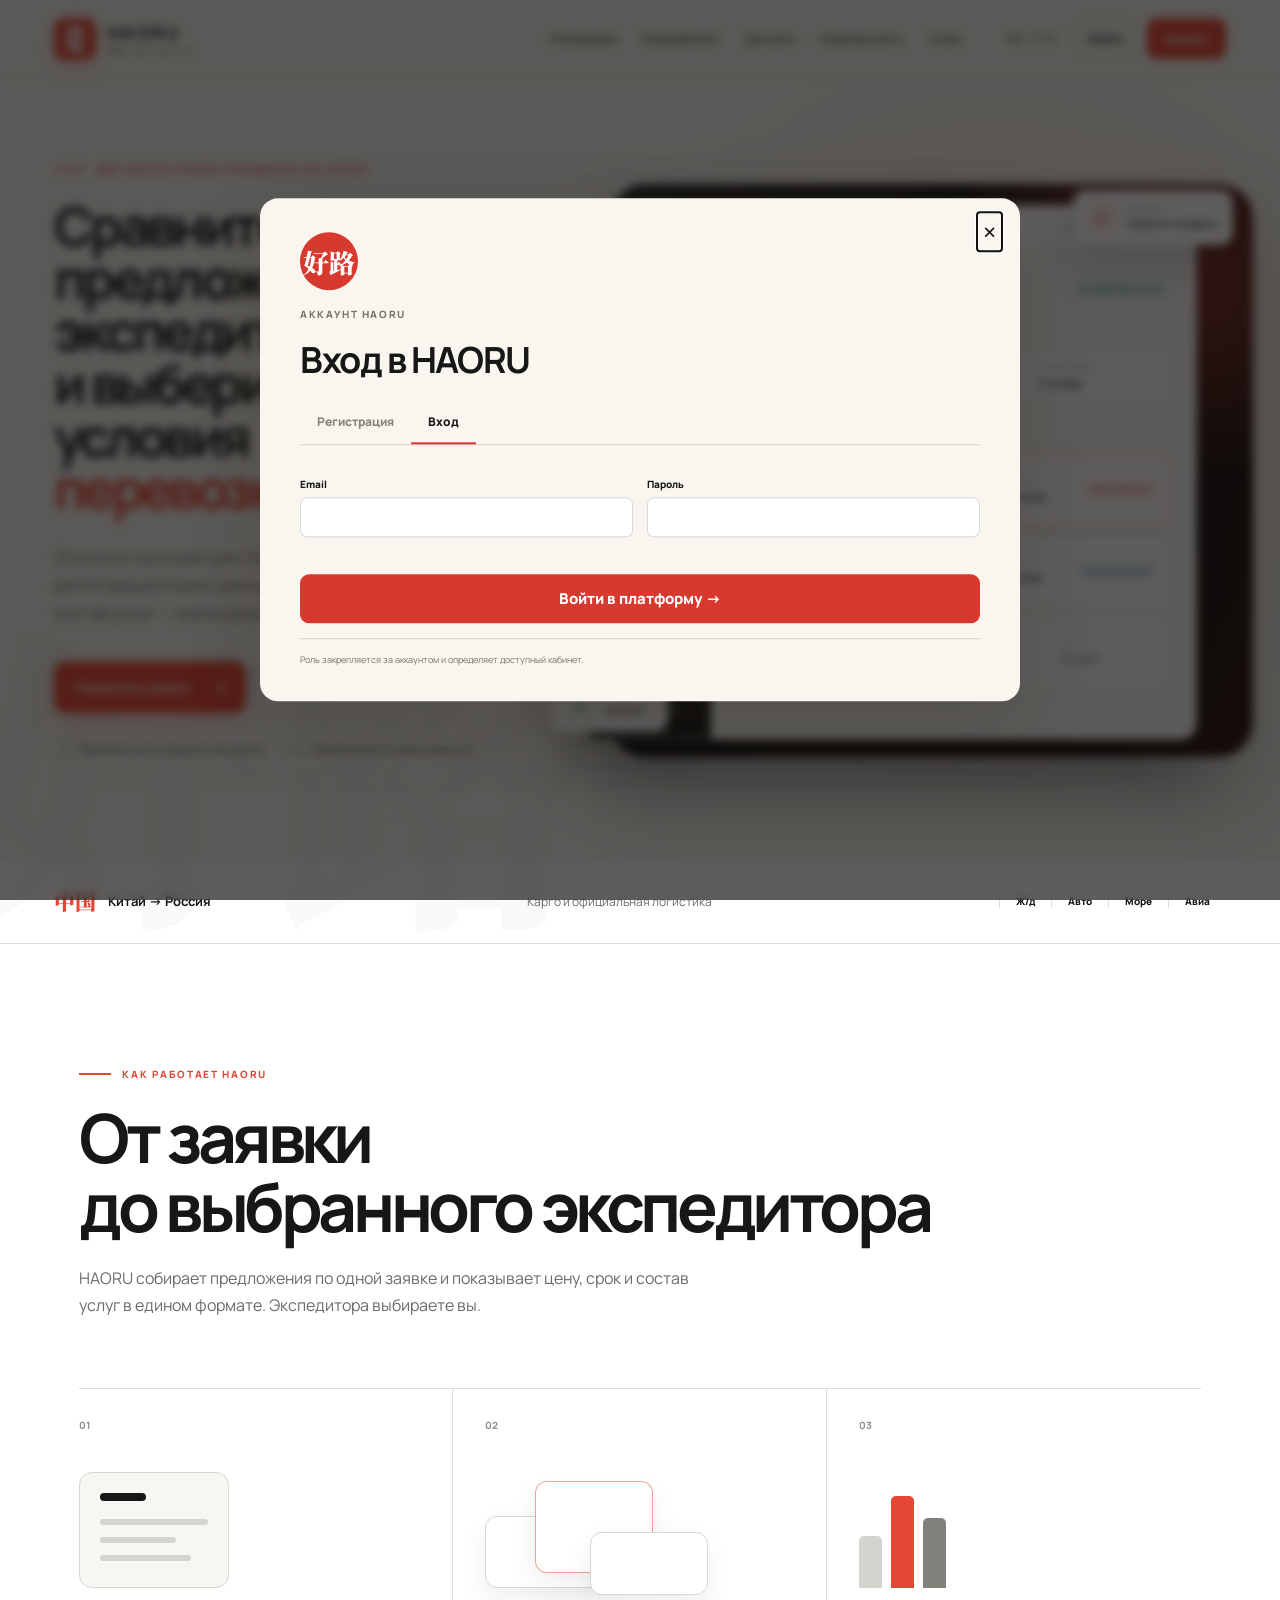
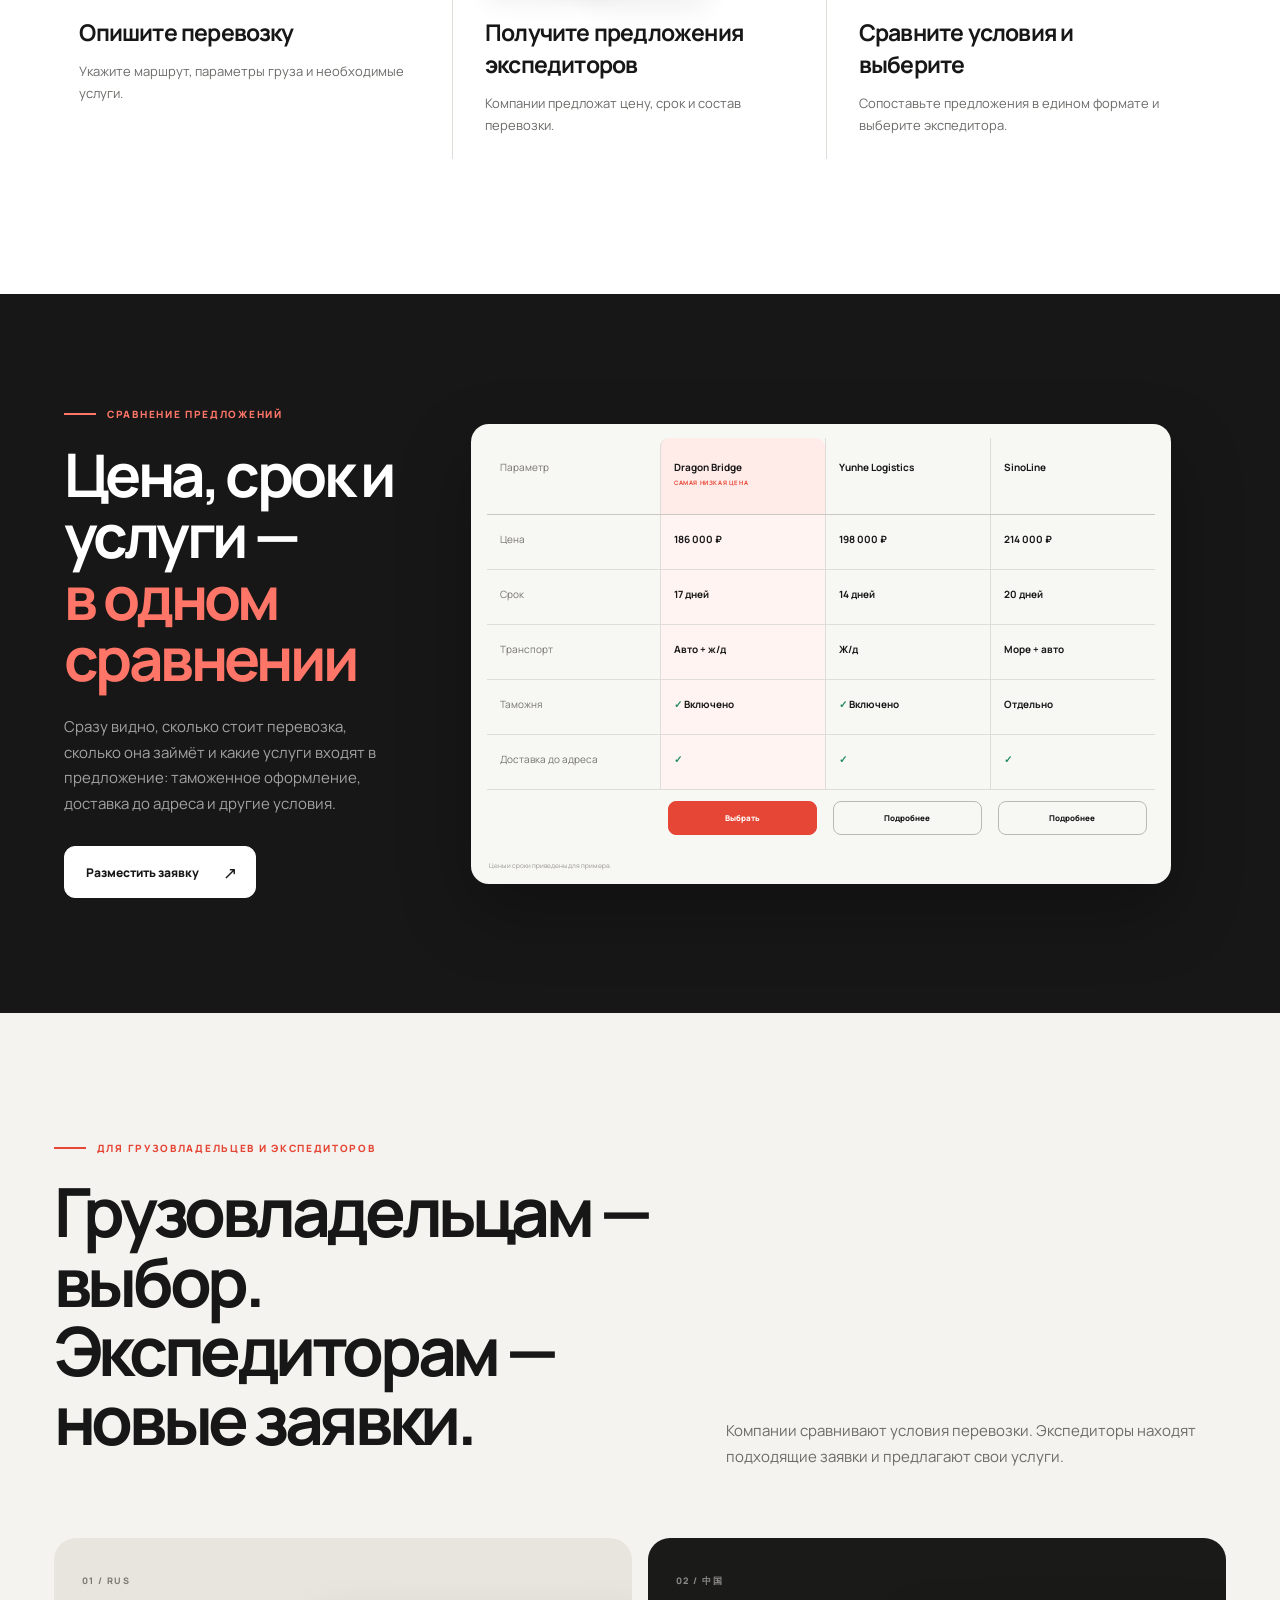
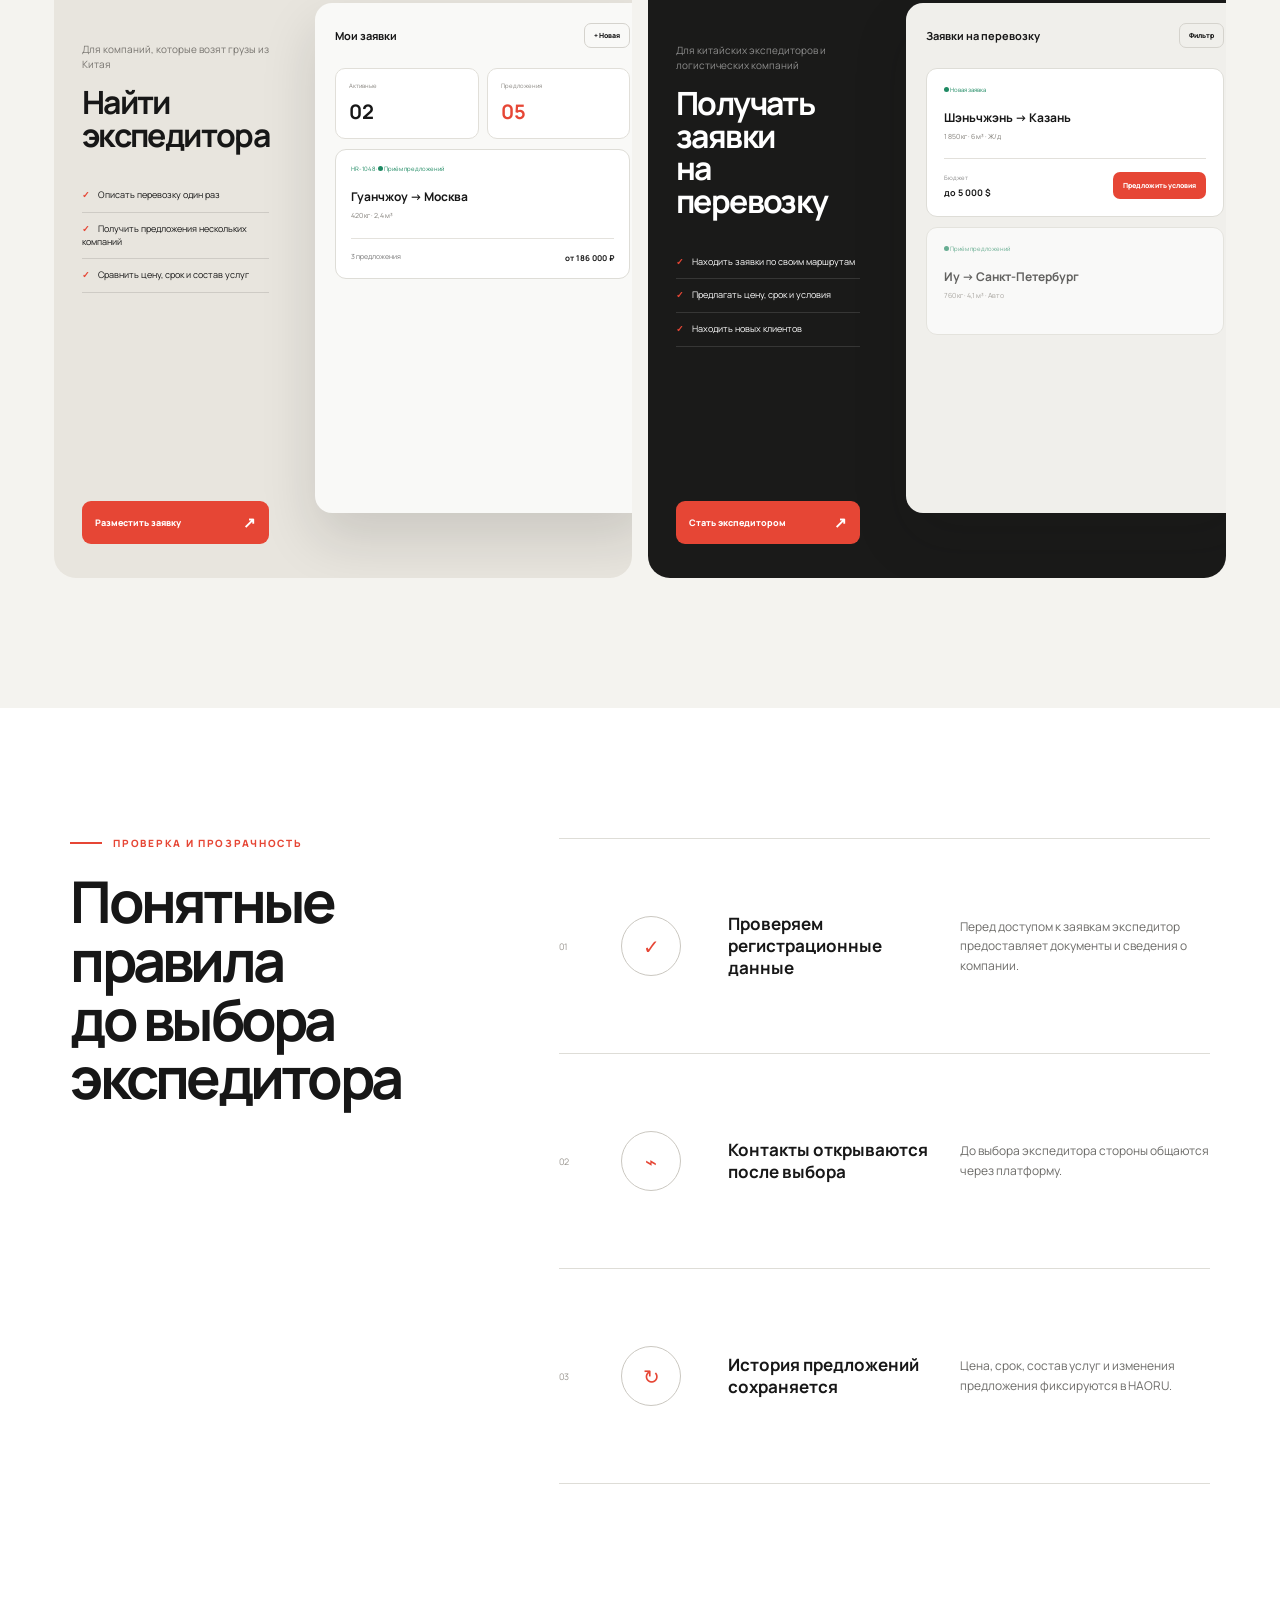
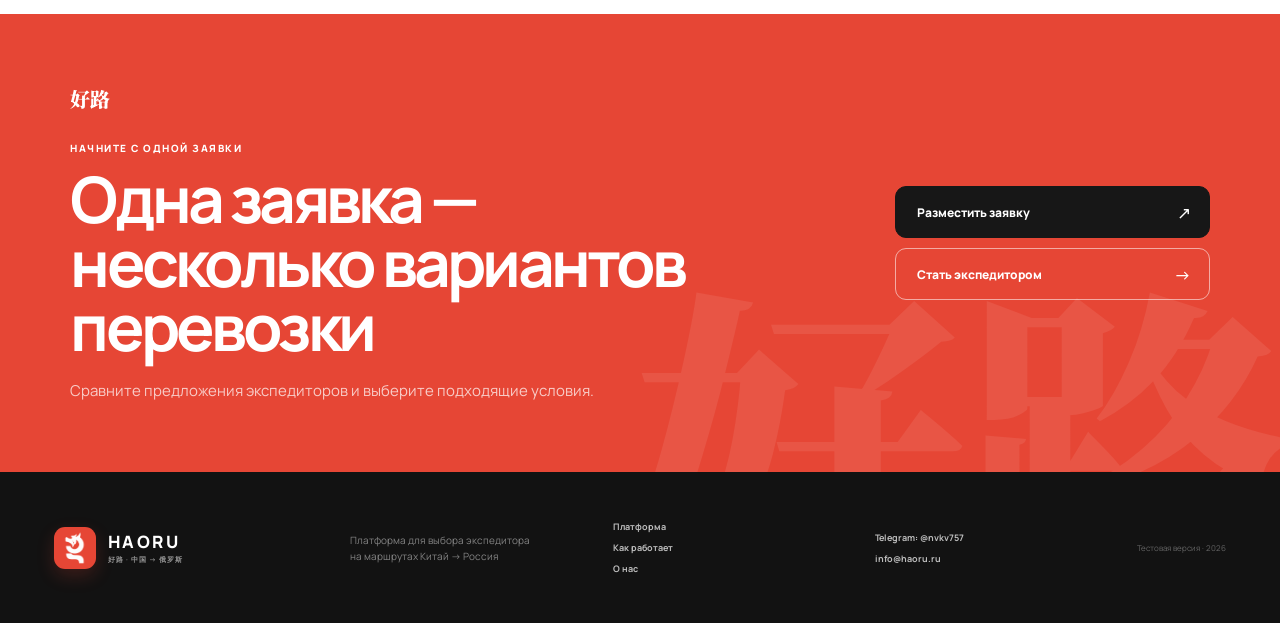
==== app/index.html @ 26c49c0e "Publish HAORU site" ====
<!doctype html>
<html lang="ru">
<head>
  <meta charset="utf-8">
  <meta name="viewport" content="width=device-width,initial-scale=1">
  <meta name="theme-color" content="#171614">
  <meta name="description" content="Логистическая платформа HAORU для грузовладельцев и экспедиторов.">
  <title>HAORU Platform — личный кабинет</title>
  <link rel="stylesheet" href="platform.css?v=20261112-5">
</head>
<body>
  <div class="app-shell">
    <header class="app-topbar">
      <a class="app-brand" href="../index.html" aria-label="HAORU — вернуться на сайт">
        <span class="app-brand-mark"><img src="../haoru-dragon-user.png" alt=""></span>
        <span>HAORU<small>好路 · Platform</small></span>
      </a>
      <div class="topbar-context">
        <span>Рабочая платформа</span>
        <b>Китай → Россия</b>
      </div>
      <div class="demo-pill"><i></i> Закрытая тестовая версия</div>
      <div class="topbar-actions">
        <button class="icon-button mobile-menu" id="mobileMenuButton" aria-label="Открыть меню">☰</button>
        <button class="language-button" id="languageButton">RU <span>/ 中文</span></button>
        <button class="help-button" data-action="help" aria-label="Помощь">?</button>
        <button class="profile-button" id="profileButton" aria-haspopup="true" aria-expanded="false"><span id="profileInitials">ИН</span><b id="profileName">Иван Новиков<small id="profileRole">Тестовый аккаунт</small></b><i>⌄</i></button>
      </div>
    </header>

    <aside class="app-sidebar" id="appSidebar" aria-label="Навигация платформы">
      <div class="role-switcher" id="roleSwitcher">
        <small>Контур работы</small>
        <div class="role-identity" id="roleIdentity"><i>货</i><span>Грузовладелец<small>Кабинет клиента</small></span><b>✓</b></div>
      </div>
      <nav class="sidebar-nav" id="sidebarNav"></nav>
      <div class="sidebar-trust">
        <span>验</span>
        <div><b>Данные защищены</b><small>Контакты открываются только после выбора исполнителя.</small></div>
      </div>
      <a class="back-to-site" href="../index.html">← Вернуться на основной сайт</a>
    </aside>

    <main class="app-main">
      <section class="role-gate" id="roleGate" hidden>
        <div class="gate-copy">
          <p class="overline">Цифровая биржа грузоперевозок</p>
          <h1>Выберите свою<br><em>сторону маршрута</em></h1>
          <p>Зарегистрируйтесь как грузовладелец или экспедитор. После регистрации роль аккаунта изменить нельзя.</p>
          <a href="../index.html">Посмотреть основной сайт →</a>
        </div>
        <div class="gate-cards">
          <button class="gate-card client" data-auth-redirect="client">
            <span class="gate-number">01 / RUS</span><i>货</i>
            <small>Для бизнеса и частных заказчиков</small>
            <b>Мне нужно<br>доставить груз</b>
            <em>Открыть кабинет <span>→</span></em>
          </button>
          <button class="gate-card forwarder" data-auth-redirect="forwarder">
            <span class="gate-number">02 / 中国</span><i>运</i>
            <small>面向中国货运代理与物流公司</small>
            <b>Я доставляю<br>грузы</b>
            <em>进入货运平台 <span>→</span></em>
          </button>
        </div>
      </section>

      <section class="workspace" id="workspace" hidden>
        <div class="page-heading" id="pageHeading"></div>
        <div class="view-root" id="viewRoot" aria-live="polite"></div>
      </section>
    </main>

    <nav class="mobile-dock" id="mobileDock" aria-label="Мобильная навигация"></nav>
  </div>

  <div class="scrim" id="scrim" hidden></div>

  <section class="modal request-wizard" id="requestWizard" role="dialog" aria-modal="true" aria-labelledby="requestWizardTitle" hidden>
    <header class="modal-header">
      <div><p class="overline">Новая заявка</p><h2 id="requestWizardTitle">Создание перевозки</h2></div>
      <button class="modal-close" data-close-modal aria-label="Закрыть">×</button>
    </header>
    <div class="wizard-progress"><span class="active">1<small>Маршрут и груз</small></span><i></i><span>2<small>Условия</small></span><i></i><span>3<small>Проверка</small></span></div>
    <form id="requestWizardForm">
      <div class="wizard-step" data-step="1">
        <div class="form-grid two">
          <label><span>Откуда в Китае *</span><input name="from" value="Гуанчжоу" required></label>
          <label><span>Куда в России *</span><input name="to" value="Москва" required></label>
          <label><span>Категория груза *</span><select name="category" required><option>Товары для маркетплейсов</option><option>Электроника</option><option>Одежда и текстиль</option><option>Оборудование</option><option>Мебель и интерьер</option></select></label>
          <label><span>Количество мест</span><input name="places" type="number" min="1" value="12"></label>
        </div>
        <div class="form-grid three compact-top">
          <label><span>Вес, кг *</span><input name="weight" type="number" min="1" value="420" required></label>
          <label><span>Объём, м³ *</span><input name="volume" type="number" min="0.1" step="0.1" value="2.4" required></label>
          <label><span>Груз будет готов *</span><input name="ready" type="date" required></label>
        </div>
        <label class="upload-zone" for="cargoPhotoInput" tabindex="0">
          <input id="cargoPhotoInput" type="file" accept="image/jpeg,image/png,image/webp,application/pdf" hidden>
          <span class="upload-copy" id="cargoPhotoCopy"><b>＋ Добавить фото груза</b><small>JPG, PNG, WEBP или PDF · до 10 МБ</small></span>
          <span class="upload-preview" id="cargoPhotoPreview" hidden></span>
        </label>
      </div>
      <div class="wizard-step" data-step="2" hidden>
        <div class="choice-block"><span>Тип логистики *</span><div class="segmented"><label><input type="radio" name="logistics" value="Карго" checked><b>Карго<small>Быстрее и проще</small></b></label><label><input type="radio" name="logistics" value="Официальная"><b>Официальная<small>С таможенным оформлением</small></b></label></div></div>
        <div class="form-grid two">
          <label><span>Предпочтительный транспорт</span><select name="transport"><option>Не важно</option><option>Авто</option><option>Ж/д</option><option>Море</option><option>Авиа</option><option>Мультимодальный</option></select></label>
          <label><span>Желаемый срок доставки</span><select name="delivery"><option>Любой разумный срок</option><option>До 10 дней</option><option>До 20 дней</option><option>До 30 дней</option></select></label>
          <label><span>Целевой бюджет</span><div class="money-input"><input name="budget" type="number" value="190000"><select name="currency"><option>RUB</option><option>CNY</option><option>USD</option></select></div></label>
          <label><span>Срок торгов</span><select name="auctionDuration"><option value="24">24 часа</option><option value="48" selected>48 часов</option><option value="72">72 часа</option><option value="168">7 дней</option></select></label>
        </div>
        <div class="services"><span>Дополнительные услуги</span><div><label><input type="checkbox" name="services" value="Страхование" checked> Страхование</label><label><input type="checkbox" name="services" value="Консолидация"> Консолидация</label><label><input type="checkbox" name="services" value="Таможенное оформление" checked> Таможенное оформление</label><label><input type="checkbox" name="services" value="До двери" checked> Доставка до двери</label></div></div>
        <label class="wide-label"><span>Комментарий и специальные требования</span><textarea name="details" rows="3" placeholder="Например: нужна обрешётка, груз содержит аккумуляторы"></textarea></label>
      </div>
      <div class="wizard-step review-step" data-step="3" hidden>
        <div class="review-banner"><span>好路</span><div><b>Всё готово к публикации</b><small>После публикации экспедиторы смогут отправлять предложения в течение выбранного срока.</small></div></div>
        <div class="review-card" id="requestReview"></div>
        <label class="consent"><input type="checkbox" required checked> <span>Я подтверждаю корректность параметров груза. Существенные условия нельзя будет изменить после первой ставки.</span></label>
      </div>
      <footer class="modal-footer"><button type="button" class="button ghost" id="wizardBack" hidden>← Назад</button><button type="button" class="button ghost" data-save-draft>Сохранить черновик</button><button type="button" class="button primary" id="wizardNext">Продолжить →</button><button type="submit" class="button primary" id="wizardPublish" hidden>Опубликовать заявку →</button></footer>
    </form>
  </section>

  <section class="modal bid-modal" id="bidModal" role="dialog" aria-modal="true" aria-labelledby="bidModalTitle" hidden>
    <header class="modal-header"><div><p class="overline">Коммерческое предложение</p><h2 id="bidModalTitle">Новая ставка</h2></div><button class="modal-close" data-close-modal aria-label="Закрыть">×</button></header>
    <div class="selected-load" id="selectedLoadSummary"></div>
    <form id="bidForm">
      <div class="form-grid three">
        <label><span>Стоимость *</span><input name="price" type="number" value="182000" min="1" required></label>
        <label><span>Валюта *</span><select name="currency"><option>RUB</option><option>CNY</option><option>USD</option></select></label>
        <label><span>Срок, дней *</span><input name="days" type="number" value="17" min="1" required></label>
      </div>
      <div class="form-grid two">
        <label><span>Вид транспорта *</span><select name="transport"><option>Авто + ж/д</option><option>Ж/д</option><option>Море + авто</option><option>Авиа</option></select></label>
        <label><span>Таможенное оформление *</span><select name="customs"><option>Включено</option><option>Оплачивается отдельно</option><option>Не требуется</option></select></label>
      </div>
      <div class="services"><span>Что входит в предложение</span><div><label><input type="checkbox" name="bidServices" value="Страхование" checked> Страхование</label><label><input type="checkbox" name="bidServices" value="До двери" checked> До двери</label><label><input type="checkbox" name="bidServices" value="Обрешётка"> Обрешётка</label><label><input type="checkbox" name="bidServices" value="Консолидация"> Консолидация</label></div></div>
      <label class="wide-label"><span>Комментарий клиенту</span><textarea name="comment" rows="3" placeholder="Опишите ограничения и важные условия"></textarea></label>
      <div class="bid-note">Конкуренты увидят цену и условия анонимно. Название вашей компании увидит только грузовладелец.</div>
      <footer class="modal-footer"><button type="button" class="button ghost" data-close-modal>Отмена</button><button type="submit" class="button primary">Отправить предложение / 提交报价 →</button></footer>
    </form>
  </section>

  <section class="modal confirm-modal" id="confirmModal" role="dialog" aria-modal="true" aria-labelledby="confirmModalTitle" hidden>
    <button class="modal-close" data-close-modal aria-label="Закрыть">×</button>
    <span class="confirm-symbol">选</span>
    <p class="overline">Подтверждение выбора</p>
    <h2 id="confirmModalTitle">Выбрать экспедитора?</h2>
    <div id="confirmOfferSummary"></div>
    <p>Торги завершатся, а контакты сторон станут доступны друг другу. Это действие фиксируется в истории заявки.</p>
    <footer class="modal-footer"><button class="button ghost" data-close-modal>Вернуться</button><button class="button primary" id="confirmChooseButton">Подтвердить выбор →</button></footer>
  </section>

  <div class="toast" id="toast" role="status"><i>✓</i><span><b>Готово</b><small>Действие выполнено</small></span></div>
  <div class="profile-menu" id="profileMenu" hidden>
    <button data-profile-action="profile"><i><svg viewBox="0 0 24 24" fill="none" stroke="currentColor" stroke-width="1.6"><circle cx="12" cy="8" r="4"/><path d="M4 21a8 8 0 0 1 16 0"/></svg></i><span><b>Мой профиль</b><small>Личные данные и компания</small></span></button>
    <button data-profile-action="settings"><i><svg viewBox="0 0 24 24" fill="none" stroke="currentColor" stroke-width="1.6"><circle cx="12" cy="12" r="3"/><path d="M19 12a7 7 0 1 1-14 0 7 7 0 0 1 14 0ZM12 2v3M12 19v3M2 12h3M19 12h3"/></svg></i><span><b>Настройки</b><small>Язык и уведомления</small></span></button>
    <button data-profile-action="logout" class="danger"><i><svg viewBox="0 0 24 24" fill="none" stroke="currentColor" stroke-width="1.6"><path d="M10 17l5-5-5-5M15 12H3M14 4h6v16h-6"/></svg></i><span><b>Выйти</b><small>Завершить текущую сессию</small></span></button>
  </div>
  <noscript>Для работы платформы необходимо включить JavaScript.</noscript>
  <script src="supabase-config.js?v=20261112-5"></script>
  <script src="auth-client.js?v=20261112-5"></script>
  <script src="platform.js?v=20261112-5"></script>
</body>
</html>
---- app/platform.css ----
@import url('https://fonts.googleapis.com/css2?family=Manrope:wght@400;500;600&family=Noto+Sans+SC:wght@400;500;600&display=swap');

:root {
  --ink: #1f1d1a;
  --ink-2: #2a2723;
  --muted: #5e5a54;
  --muted-2: #77726b;
  --canvas: #f5f4f1;
  --surface: #fffefc;
  --surface-2: #efeeea;
  --line: rgba(31, 29, 26, .09);
  --line-strong: rgba(31, 29, 26, .16);
  --red: #c9342b;
  --red-dark: #a92821;
  --red-soft: #f8eae7;
  --green: #19845f;
  --green-soft: #e8f5ef;
  --amber: #a8680a;
  --amber-soft: #fff5df;
  --blue: #5e5a54;
  --blue-soft: #efeeea;
  --shadow: 0 16px 40px rgba(31, 29, 26, .10);
  --sidebar: 256px;
  --topbar: 72px;
  font-family: Manrope, "Noto Sans SC", -apple-system, BlinkMacSystemFont, "Segoe UI", sans-serif;
  color: var(--ink);
  background: var(--canvas);
  font-synthesis: none;
}

* { box-sizing: border-box; }
html { scroll-behavior: smooth; }
body { margin: 0; min-width: 1120px; background: var(--canvas); color: var(--ink); font-size: 14px; }
button, input, select, textarea { font: inherit; color: inherit; }
button { cursor: pointer; }
button:disabled { cursor: not-allowed; opacity: .48; }
a { color: inherit; text-decoration: none; }
img { max-width: 100%; }
[hidden] { display: none !important; }
.no-scroll { overflow: hidden; }

/* Shell */
.app-shell { min-height: 100vh; }
.app-topbar {
  position: fixed;
  z-index: 50;
  inset: 0 0 auto;
  height: var(--topbar);
  display: flex;
  align-items: center;
  gap: 20px;
  padding: 0 24px;
  background: rgba(255, 255, 255, .96);
  border-bottom: 1px solid var(--line);
  backdrop-filter: blur(18px);
}
.app-brand {
  width: calc(var(--sidebar) - 24px);
  display: flex;
  align-items: center;
  gap: 11px;
  font-size: 16px;
  font-weight: 700;
  letter-spacing: .12em;
}
.app-brand-mark {
  width: 36px;
  height: 36px;
  display: grid;
  place-items: center;
  overflow: hidden;
  border-radius: 9px;
  background: var(--red);
}
.app-brand-mark img { width: 29px; height: 29px; object-fit: contain; }
.app-brand small {
  display: block;
  margin-top: 3px;
  color: var(--muted);
  font-size: 8px;
  font-weight: 600;
  letter-spacing: .17em;
}
.topbar-context { display: flex; align-items: center; gap: 10px; padding-left: 2px; }
.topbar-context::before { content: ""; width: 1px; height: 24px; margin-right: 6px; background: var(--line); }
.topbar-context span { color: var(--muted); font-size: 12px; }
.topbar-context b { font-size: 12px; font-weight: 600; }
.demo-pill {
  display: flex;
  align-items: center;
  gap: 8px;
  margin-left: 6px;
  padding: 7px 10px;
  border-radius: 8px;
  background: var(--surface-2);
  border: 1px solid var(--line);
  color: var(--muted);
  font-size: 10px;
  font-weight: 600;
}
.demo-pill i { width: 7px; height: 7px; border-radius: 50%; background: var(--green); }
.topbar-actions { margin-left: auto; display: flex; align-items: center; gap: 8px; }
.language-button, .help-button, .icon-button {
  min-height: 38px;
  border: 1px solid var(--line);
  border-radius: 9px;
  background: var(--surface);
  font-size: 11px;
  font-weight: 600;
}
.language-button { padding: 0 12px; }
.language-button span { color: var(--muted); }
.help-button { width: 38px; padding: 0; border-radius: 50%; }
.language-button:hover, .help-button:hover, .icon-button:hover { border-color: var(--line-strong); background: var(--surface-2); }
.profile-button {
  display: grid;
  grid-template-columns: 36px auto 14px;
  align-items: center;
  gap: 10px;
  min-width: 188px;
  padding: 4px 7px;
  border: 0;
  border-radius: 10px;
  background: transparent;
  text-align: left;
}
.profile-button:hover { background: var(--surface-2); }
.profile-button > span {
  width: 36px;
  height: 36px;
  display: grid;
  place-items: center;
  border-radius: 50%;
  background: var(--ink);
  color: #fff;
  font-size: 10px;
  font-weight: 700;
}
.profile-button b { font-size: 11px; line-height: 1.2; }
.profile-button small { display: block; margin-top: 3px; color: var(--muted); font-size: 8px; font-weight: 500; }
.profile-button i { color: var(--muted); font-style: normal; }
.mobile-menu { display: none; }

.app-sidebar {
  position: fixed;
  z-index: 40;
  left: 0;
  top: var(--topbar);
  bottom: 0;
  width: var(--sidebar);
  display: flex;
  flex-direction: column;
  overflow: auto;
  padding: 20px 14px 16px;
  background: var(--surface);
  border-right: 1px solid var(--line);
}
.role-switcher { padding: 0 3px 17px; border-bottom: 1px solid var(--line); }
.role-switcher > small, .nav-label {
  display: block;
  color: var(--muted-2);
  font-size: 9px;
  font-weight: 600;
  letter-spacing: .11em;
  text-transform: uppercase;
}
.role-switcher > small { margin: 0 8px 8px; }
.role-identity {
  display: grid;
  grid-template-columns: 34px 1fr auto;
  align-items: center;
  gap: 10px;
  width: 100%;
  min-height: 58px;
  padding: 9px 10px;
  border: 1px solid var(--line);
  border-radius: 11px;
  background: var(--surface-2);
}
.role-identity > i {
  width: 34px;
  height: 34px;
  display: grid;
  place-items: center;
  border-radius: 8px;
  background: var(--red-soft);
  color: var(--red);
  font: 900 16px "Noto Serif SC", serif;
  font-style: normal;
}
.role-identity > span { font-size: 11px; font-weight: 600; }
.role-identity small { display: block; margin-top: 3px; color: var(--muted); font-size: 8px; font-weight: 500; }
.role-identity > b { color: var(--green); font-size: 11px; }
.sidebar-nav { display: grid; gap: 3px; padding: 14px 1px; }
.nav-label { padding: 15px 10px 6px; }
.sidebar-nav button {
  position: relative;
  display: grid;
  grid-template-columns: 22px 1fr auto;
  align-items: center;
  gap: 9px;
  width: 100%;
  min-height: 41px;
  padding: 0 10px;
  border: 0;
  border-radius: 9px;
  background: transparent;
  color: #585d65;
  text-align: left;
  font-size: 11px;
  font-weight: 500;
}
.sidebar-nav button:hover { background: var(--surface-2); color: var(--ink); }
.sidebar-nav button.active { background: var(--red-soft); color: var(--red-dark); font-weight: 600; }
.sidebar-nav button.active::before { content: ""; position: absolute; left: -2px; width: 3px; height: 18px; border-radius: 99px; background: var(--red); }
.sidebar-nav button i { width: 22px; color: inherit; font-size: 15px; font-style: normal; text-align: center; }
.sidebar-nav button b {
  min-width: 21px;
  padding: 3px 6px;
  border-radius: 99px;
  background: #eef0f2;
  color: var(--muted);
  font-size: 8px;
  text-align: center;
}
.sidebar-nav button.active b { background: #fff; color: var(--red); }
.sidebar-trust {
  display: flex;
  gap: 10px;
  margin: auto 3px 12px;
  padding: 12px;
  border-radius: 11px;
  background: var(--green-soft);
  color: #175f47;
}
.sidebar-trust > span { font: 900 21px "Noto Serif SC", serif; }
.sidebar-trust b, .sidebar-trust small { display: block; }
.sidebar-trust b { font-size: 9px; }
.sidebar-trust small { margin-top: 4px; font-size: 8px; line-height: 1.45; opacity: .68; }
.back-to-site { padding: 8px 10px; color: var(--muted); font-size: 9px; }
.back-to-site:hover { color: var(--red); }

.app-main { min-height: 100vh; padding: var(--topbar) 0 0 var(--sidebar); }
.workspace { max-width: 1680px; margin: 0 auto; padding: 30px 36px 56px; }
.page-heading {
  display: flex;
  align-items: flex-end;
  justify-content: space-between;
  gap: 30px;
  margin-bottom: 25px;
}
.breadcrumbs { display: flex; align-items: center; gap: 7px; margin-bottom: 11px; color: var(--muted); font-size: 10px; }
.breadcrumbs span { color: var(--red); font-weight: 700; letter-spacing: .06em; }
.breadcrumbs i { color: var(--muted-2); font-style: normal; }
.breadcrumbs b { font-weight: 500; }
.page-heading h1 { margin: 0; font-size: 30px; line-height: 1.15; letter-spacing: -.035em; }
.page-heading > div > p { max-width: 700px; margin: 8px 0 0; color: var(--muted); font-size: 12px; line-height: 1.55; }
.heading-actions { display: flex; align-items: center; justify-content: flex-end; gap: 8px; }
.view-root { min-height: 360px; }
.overline { margin: 0 0 8px; color: var(--red); font-size: 9px; font-weight: 700; letter-spacing: .12em; text-transform: uppercase; }

/* Controls */
.button, .panel-head > button, .load-card-foot button {
  min-height: 38px;
  padding: 0 14px;
  border: 1px solid transparent;
  border-radius: 9px;
  font-size: 10px;
  font-weight: 600;
  white-space: nowrap;
}
.button.primary { background: var(--red); color: #fff; }
.button.primary:hover { background: var(--red-dark); }
.button.dark { background: var(--ink); color: #fff; }
.button.dark:hover { background: #000; }
.button.ghost { border-color: var(--line-strong); background: var(--surface); color: var(--ink); }
.button.ghost:hover { border-color: #b9bdc2; background: var(--surface-2); }
.button.small { min-height: 32px; padding: 0 10px; font-size: 9px; }

/* Dashboard */
.kpi-grid { display: grid; grid-template-columns: repeat(4, minmax(0, 1fr)); gap: 12px; margin-bottom: 14px; }
.kpi-card {
  position: relative;
  min-height: 142px;
  overflow: hidden;
  padding: 19px;
  border: 1px solid var(--line);
  border-radius: 14px;
  background: var(--surface);
}
.kpi-card small, .kpi-card b, .kpi-card em { position: relative; z-index: 2; display: block; }
.kpi-card small { color: var(--muted); font-size: 10px; font-weight: 500; }
.kpi-card b { margin-top: 16px; font-size: 31px; line-height: 1; letter-spacing: -.04em; }
.kpi-card em { margin-top: 12px; color: var(--muted); font-size: 9px; font-style: normal; }
.kpi-card > i {
  position: absolute;
  right: 14px;
  top: 14px;
  width: 40px;
  height: 40px;
  display: grid;
  place-items: center;
  border-radius: 10px;
  background: var(--red-soft);
  color: var(--red);
  font: 900 17px "Noto Serif SC", serif;
  font-style: normal;
}
body[data-role="forwarder"] .kpi-card > i { background: var(--blue-soft); color: var(--blue); }
.dashboard-grid { display: grid; grid-template-columns: minmax(0, 1.45fr) minmax(300px, .75fr); gap: 14px; align-items: start; }
.panel {
  min-width: 0;
  padding: 19px;
  border: 1px solid var(--line);
  border-radius: 15px;
  background: var(--surface);
}
.panel.dark { background: var(--ink-2); border-color: var(--ink-2); color: #fff; }
.panel-head { display: flex; align-items: center; justify-content: space-between; gap: 18px; margin-bottom: 15px; }
.panel-head h2 { margin: 0; font-size: 14px; letter-spacing: -.015em; }
.panel-head p { margin: 5px 0 0; color: var(--muted); font-size: 9px; }
.panel.dark .panel-head p { color: rgba(255,255,255,.48); }
.panel-head > button { min-height: 32px; padding: 0 10px; border-color: var(--line); background: var(--surface); }
.panel-head > button:hover { border-color: var(--line-strong); }
.quick-actions { display: grid; gap: 7px; }
.quick-action {
  display: grid;
  grid-template-columns: 34px 1fr auto;
  align-items: center;
  gap: 10px;
  width: 100%;
  padding: 10px 11px;
  border: 1px solid var(--line);
  border-radius: 10px;
  background: var(--surface);
  text-align: left;
}
.quick-action:hover { border-color: #c7cacf; background: var(--surface-2); }
.quick-action > i { width: 34px; height: 34px; display: grid; place-items: center; border-radius: 8px; background: var(--red-soft); color: var(--red); font-style: normal; }
.quick-action b, .quick-action small { display: block; }
.quick-action b { font-size: 10px; }
.quick-action small { margin-top: 3px; color: var(--muted); font-size: 8px; }
.quick-action > span:last-child { color: var(--muted); }
.activity-list { display: grid; }
.activity-item { display: grid; grid-template-columns: 32px 1fr auto; align-items: center; gap: 10px; min-height: 59px; padding: 9px 0; border-bottom: 1px solid rgba(255,255,255,.11); }
.activity-item:last-child { border-bottom: 0; }
.activity-item > i { width: 32px; height: 32px; display: grid; place-items: center; border-radius: 8px; background: rgba(216,57,47,.18); color: #ff8078; font: 900 13px "Noto Serif SC", serif; font-style: normal; }
.activity-item b, .activity-item small { display: block; }
.activity-item b { font-size: 9px; }
.activity-item small { margin-top: 4px; color: rgba(255,255,255,.48); font-size: 8px; line-height: 1.4; }
.activity-item time { color: rgba(255,255,255,.42); font-size: 7px; white-space: nowrap; }

/* Filters and list tables */
.filters {
  display: grid;
  grid-template-columns: repeat(4, minmax(150px, 1fr)) auto;
  align-items: end;
  gap: 9px;
  margin-bottom: 13px;
  padding: 14px;
  border: 1px solid var(--line);
  border-radius: 14px;
  background: var(--surface);
}
.filters label > span { display: block; margin: 0 0 6px 2px; color: var(--muted); font-size: 9px; font-weight: 500; }
.filters input, .filters select {
  width: 100%;
  height: 40px;
  padding: 0 11px;
  outline: 0;
  border: 1px solid var(--line);
  border-radius: 9px;
  background: var(--surface);
  font-size: 10px;
}
.filters input:focus, .filters select:focus { border-color: var(--red); box-shadow: 0 0 0 3px rgba(216,57,47,.08); }
.table-panel { padding: 0; overflow: hidden; }
.table-panel .panel-head { margin: 0; padding: 17px 18px; border-bottom: 1px solid var(--line); }
.request-list-head, .request-row {
  display: grid;
  grid-template-columns: minmax(280px, 1.7fr) 150px 145px 115px 28px;
  align-items: center;
  gap: 14px;
}
.request-list-head { min-height: 41px; padding: 0 17px; background: var(--surface-2); color: var(--muted); font-size: 8px; font-weight: 600; }
.request-list { display: grid; }
.request-row {
  min-height: 72px;
  padding: 11px 17px;
  border-bottom: 1px solid var(--line);
  background: var(--surface);
  cursor: pointer;
}
.request-row:last-child { border-bottom: 0; }
.request-row:hover { background: #fafafb; }
.route-cell { display: flex; align-items: center; gap: 11px; min-width: 0; }
.route-icon { width: 34px; height: 34px; display: grid; place-items: center; flex: 0 0 auto; border-radius: 8px; background: var(--red-soft); color: var(--red); font: 900 14px "Noto Serif SC", serif; font-style: normal; }
.route-cell b, .route-cell small { display: block; overflow: hidden; text-overflow: ellipsis; white-space: nowrap; }
.route-cell b { font-size: 10px; }
.route-cell small { margin-top: 4px; color: var(--muted); font-size: 8px; }
.request-meta small, .request-price small, .request-time small { display: none; }
.request-price b, .request-time b { font-size: 10px; }
.row-arrow { width: 28px; height: 28px; border: 0; border-radius: 8px; background: transparent; color: var(--muted); font-size: 20px; }
.request-row:hover .row-arrow { background: var(--surface); color: var(--red); }
.status { display: inline-flex; align-items: center; width: max-content; min-height: 24px; padding: 0 8px; border-radius: 99px; font-size: 8px; font-weight: 600; white-space: nowrap; }
.status.active { background: var(--green-soft); color: var(--green); }
.status.waiting { background: var(--amber-soft); color: var(--amber); }
.status.draft { background: #eef0f2; color: #6f747b; }
.status.chosen { background: var(--blue-soft); color: var(--blue); }

/* Detail pages and offers */
.request-page, .load-detail { display: grid; grid-template-columns: minmax(0, 1fr) 300px; gap: 14px; align-items: start; }
.detail-hero { position: relative; overflow: hidden; padding: 20px; border: 1px solid var(--line); border-radius: 15px; background: var(--surface); }
.detail-hero::before { content: ""; position: absolute; inset: 0 auto 0 0; width: 4px; background: var(--red); }
.detail-top { position: relative; z-index: 1; display: flex; justify-content: space-between; align-items: center; }
.detail-top > small { color: var(--muted); font-size: 9px; font-weight: 600; }
.detail-route { position: relative; z-index: 1; display: flex; align-items: center; gap: 13px; margin: 22px 0; }
.detail-route span b, .detail-route span small { display: block; }
.detail-route span b { font-size: 22px; letter-spacing: -.035em; }
.detail-route span small { margin-top: 4px; color: var(--muted); font-size: 8px; }
.detail-route > i { color: var(--red); font-size: 21px; font-style: normal; }
.detail-chips, .load-tags { position: relative; z-index: 1; display: flex; flex-wrap: wrap; gap: 6px; }
.detail-chips span, .load-tags span { padding: 6px 8px; border-radius: 7px; background: var(--surface-2); border: 1px solid var(--line); color: #5f646b; font-size: 8px; }
.detail-stats { position: relative; z-index: 1; display: grid; grid-template-columns: repeat(3, 1fr); gap: 0; margin-top: 19px; padding: 14px 0; border: 0 !important; border-radius: 11px; background: var(--surface-2); }
.detail-stats > span { padding: 0 15px; border-right: 1px solid var(--line); }
.detail-stats > span:last-child { border-right: 0; }
.detail-stats small, .detail-stats b { display: block; }
.detail-stats small { margin-bottom: 6px; color: var(--muted) !important; font-size: 8px; }
.detail-stats b { font-size: 12px; }
.detail-side { display: grid; gap: 11px; }
.info-card { padding: 16px; border: 1px solid var(--line); border-radius: 14px; background: var(--surface); }
.info-card h3 { margin: 0 0 14px; font-size: 12px; }
.info-card > p { color: var(--muted) !important; font-size: 9px !important; line-height: 1.55 !important; }
.info-list { display: grid; gap: 0; }
.info-list > div { display: flex; justify-content: space-between; gap: 14px; padding: 9px 0; border-bottom: 1px solid var(--line); font-size: 9px; }
.info-list > div:last-child { border-bottom: 0; }
.info-list span { color: var(--muted); }
.info-list b { max-width: 58%; text-align: right; line-height: 1.45; }
.offer-toolbar { display: flex; align-items: center; justify-content: space-between; gap: 14px; margin: 22px 0 10px; }
.offer-toolbar h2 { margin: 0; font-size: 16px; letter-spacing: -.02em; }
.offer-toolbar p { margin: 5px 0 0; color: var(--muted); font-size: 8px; }
.view-toggle { display: flex; padding: 3px; border-radius: 9px; background: #ebecef; }
.view-toggle button { min-height: 30px; padding: 0 10px; border: 0; border-radius: 7px; background: transparent; color: var(--muted); font-size: 9px; font-weight: 600; }
.view-toggle button.active { background: var(--surface); color: var(--ink); box-shadow: 0 1px 3px rgba(20,20,20,.1); }
.offers-table { overflow: hidden; border: 1px solid var(--line); border-radius: 14px; background: var(--surface); }
.offer-row { display: grid; grid-template-columns: minmax(165px, 1.15fr) .78fr .58fr .76fr 1fr 88px; align-items: center; gap: 11px; min-height: 67px; padding: 10px 13px; border-bottom: 1px solid var(--line); }
.offer-row:last-child { border-bottom: 0; }
.offer-row.head { min-height: 38px; background: var(--surface-2); color: var(--muted); font-size: 8px; font-weight: 600; }
.offer-row.best { background: #fffdf8; box-shadow: inset 3px 0 var(--amber); }
.company-cell { display: flex; align-items: center; gap: 9px; }
.company-logo { width: 32px; height: 32px; display: grid; place-items: center; flex: 0 0 auto; border-radius: 8px; background: var(--ink); color: #fff; font: 900 13px "Noto Serif SC", serif; font-style: normal; }
.company-cell b, .company-cell small { display: block; }
.company-cell b { font-size: 9px; }
.company-cell small { margin-top: 3px; color: var(--green); font-size: 7px; }
.offer-row > span { min-width: 0; }
.offer-row > span b, .offer-row > span small { display: block; }
.offer-row > span b { font-size: 10px; }
.offer-row > span small { margin-top: 4px; color: var(--muted); font-size: 7px; }
.offer-comment { display: -webkit-box !important; overflow: hidden; line-height: 1.35; -webkit-box-orient: vertical; -webkit-line-clamp: 2; }

/* Load cards, offers, company */
.load-grid { display: grid; grid-template-columns: repeat(2, minmax(0, 1fr)); gap: 11px; }
.load-card { position: relative; padding: 16px; border: 1px solid var(--line); border-radius: 14px; background: var(--surface); cursor: pointer; transition: border-color .18s, box-shadow .18s, transform .18s; }
.load-card:hover { transform: translateY(-1px); border-color: #c5c8cd; box-shadow: 0 10px 28px rgba(24,26,31,.07); }
.load-card-top { display: flex; align-items: center; justify-content: space-between; }
.load-card-top > small { color: var(--muted); font-size: 8px; font-weight: 600; }
.load-route { display: flex; align-items: center; gap: 10px; margin: 17px 0; }
.load-route span b, .load-route span small { display: block; }
.load-route span b { font-size: 16px; }
.load-route span small { margin-top: 3px; color: var(--muted); font-size: 8px; }
.load-route > i { color: var(--red); font-size: 17px; font-style: normal; }
.load-card dl { display: grid; grid-template-columns: 1.3fr .9fr .8fr; gap: 9px; margin: 16px 0 14px; padding-top: 13px; border-top: 1px solid var(--line); }
.load-card dl div { margin: 0; }
.load-card dt { color: var(--muted); font-size: 7px; }
.load-card dd { margin: 5px 0 0; font-size: 9px; font-weight: 600; }
.load-card-foot { display: flex; align-items: flex-end; justify-content: space-between; gap: 12px; }
.load-card-foot span small, .load-card-foot span b { display: block; }
.load-card-foot span small { color: var(--muted); font-size: 7px; }
.load-card-foot span b { margin-top: 4px; font-size: 13px; }
.load-card-foot button { min-height: 34px; background: var(--ink); color: #fff; }
.load-card-foot button:hover { background: var(--red); }
.offer-list { display: grid; gap: 8px; }
.my-offer { display: grid; grid-template-columns: 1.25fr .75fr .55fr .6fr .75fr auto; align-items: center; gap: 12px; min-height: 70px; padding: 12px 14px; border: 1px solid var(--line); border-radius: 12px; background: var(--surface); }
.my-offer > div b, .my-offer > div small, .my-offer > span small, .my-offer > span b { display: block; }
.my-offer > div b, .my-offer > span b { font-size: 9px; }
.my-offer > div small, .my-offer > span small { margin-top: 4px; color: var(--muted); font-size: 7px; }
.verification-layout { display: grid; grid-template-columns: minmax(0, 1.25fr) minmax(280px, .65fr); gap: 14px; }
.verification-card { padding: 20px; border: 1px solid var(--line); border-radius: 15px; background: var(--surface); }
.verification-head { display: flex; align-items: center; gap: 13px; padding-bottom: 18px; border-bottom: 1px solid var(--line); }
.verification-head > span:first-child { width: 44px; height: 44px; display: grid; place-items: center; border-radius: 11px; background: var(--green-soft); color: var(--green); font: 900 19px "Noto Serif SC", serif; }
.verification-head h2 { margin: 0; font-size: 15px; }
.verification-head p { margin: 5px 0 0; color: var(--muted); font-size: 8px; }
.verification-steps { display: grid; }
.verification-step { display: grid; grid-template-columns: 30px 1fr auto; align-items: center; gap: 11px; min-height: 67px; border-bottom: 1px solid var(--line); }
.verification-step:last-child { border-bottom: 0; }
.verification-step > i { width: 28px; height: 28px; display: grid; place-items: center; border-radius: 50%; background: #eef0f2; font-size: 9px; font-style: normal; }
.verification-step.done > i { background: var(--green); color: #fff; }
.verification-step b, .verification-step small { display: block; }
.verification-step b { font-size: 10px; }
.verification-step small { margin-top: 4px; color: var(--muted); font-size: 8px; }
.verification-step > em { color: var(--green); font-size: 8px; font-style: normal; }

/* Gate */
.role-gate { min-height: calc(100vh - var(--topbar)); display: grid; grid-template-columns: .8fr 1.2fr; align-items: center; gap: 55px; padding: 60px 6vw; }
.gate-copy h1 { margin: 15px 0 20px; font-size: 54px; line-height: 1; letter-spacing: -.055em; }
.gate-copy h1 em { color: var(--red); font-family: "Noto Serif SC", serif; font-style: normal; }
.gate-copy > p { max-width: 500px; color: var(--muted); font-size: 14px; line-height: 1.65; }
.gate-copy > a { display: inline-block; margin-top: 20px; color: var(--red); font-size: 11px; font-weight: 600; }
.gate-cards { display: grid; grid-template-columns: 1fr 1fr; gap: 13px; }
.gate-card { position: relative; min-height: 470px; overflow: hidden; padding: 22px; border: 1px solid var(--line); border-radius: 18px; background: var(--surface); text-align: left; }
.gate-card.forwarder { background: var(--ink); color: #fff; }
.gate-number { font-size: 9px; font-weight: 700; letter-spacing: .12em; }
.gate-card > i { position: absolute; right: -12px; top: 40px; color: rgba(216,57,47,.1); font: 900 155px "Noto Serif SC", serif; font-style: normal; }
.gate-card.forwarder > i { color: rgba(255,255,255,.06); }
.gate-card > small { position: relative; display: block; margin-top: 190px; color: var(--muted); font-size: 9px; }
.gate-card.forwarder > small { color: rgba(255,255,255,.5); }
.gate-card > b { position: relative; display: block; margin-top: 11px; font-size: 29px; line-height: 1.05; }
.gate-card > em { position: absolute; inset: auto 22px 22px; display: flex; justify-content: space-between; font-size: 10px; font-style: normal; font-weight: 600; }

/* Empty state */
.empty-state { padding: 52px 24px; border: 1px dashed var(--line-strong); border-radius: 14px; background: rgba(255,255,255,.55); text-align: center; }
.empty-state > span { color: rgba(216,57,47,.23); font: 900 52px "Noto Serif SC", serif; }
.empty-state h2 { margin: 9px 0; font-size: 18px; }
.empty-state p { max-width: 430px; margin: 0 auto 18px; color: var(--muted); font-size: 10px; line-height: 1.55; }

/* Modals and forms */
.scrim { position: fixed; z-index: 80; inset: 0; background: rgba(20,22,26,.48); backdrop-filter: blur(3px); }
.modal { position: fixed; z-index: 90; left: 50%; top: 50%; width: min(760px, calc(100vw - 42px)); max-height: calc(100vh - 44px); overflow: auto; padding: 24px; transform: translate(-50%, -50%); border: 1px solid var(--line); border-radius: 17px; background: var(--surface); box-shadow: var(--shadow); }
.request-wizard { width: min(850px, calc(100vw - 42px)); }
.modal-header { display: flex; align-items: flex-start; justify-content: space-between; gap: 20px; padding-bottom: 17px; border-bottom: 1px solid var(--line); }
.modal-header h2 { margin: 0; font-size: 21px; letter-spacing: -.035em; }
.modal-close { width: 34px; height: 34px; border: 0; border-radius: 50%; background: var(--surface-2); color: var(--muted); font-size: 19px; }
.modal-close:hover { background: #ebecef; color: var(--ink); }
.wizard-progress { display: grid; grid-template-columns: auto 1fr auto 1fr auto; align-items: center; gap: 8px; padding: 18px 3px 11px; }
.wizard-progress > span { position: relative; width: 29px; height: 29px; display: grid; place-items: center; border-radius: 50%; background: #ebecef; color: var(--muted); font-size: 9px; font-weight: 700; }
.wizard-progress > span small { position: absolute; top: 36px; width: 110px; color: var(--muted); font-size: 7px; font-weight: 500; text-align: center; }
.wizard-progress > span.active, .wizard-progress > span.done { background: var(--red); color: #fff; }
.wizard-progress > i { height: 2px; background: var(--line); }
.wizard-progress > i.done { background: var(--red); }
.wizard-step { min-height: 342px; padding: 32px 0 3px; }
.form-grid { display: grid; gap: 11px; }
.form-grid.two { grid-template-columns: 1fr 1fr; }
.form-grid.three { grid-template-columns: repeat(3, 1fr); }
.compact-top { margin-top: 11px; }
.modal label > span, .choice-block > span, .services > span, .wide-label > span { display: block; margin: 0 0 6px; color: #555a61; font-size: 9px; font-weight: 600; }
.modal input, .modal select, .modal textarea { width: 100%; padding: 11px; outline: 0; border: 1px solid var(--line-strong); border-radius: 9px; background: #fff; font-size: 10px; }
.modal input:focus, .modal select:focus, .modal textarea:focus { border-color: var(--red); box-shadow: 0 0 0 3px rgba(216,57,47,.08); }
.modal textarea { resize: vertical; }
.upload-zone { display: block; margin-top: 12px; padding: 17px; border: 1px dashed #c8cbd0; border-radius: 10px; background: var(--surface-2); color: var(--red); text-align: center; cursor: pointer; }
.upload-zone:hover { border-color: var(--red); background: var(--red-soft); }
.upload-zone b, .upload-zone small { display: block; }
.upload-zone b { font-size: 10px; }
.upload-zone small { margin-top: 5px; color: var(--muted); font-size: 8px; }
.upload-preview { display: flex !important; align-items: center; justify-content: center; gap: 11px; }
.upload-preview img { width: 70px; height: 52px; border-radius: 7px; object-fit: cover; }
.upload-preview b, .upload-preview small { text-align: left; }
.segmented { display: grid; grid-template-columns: 1fr 1fr; gap: 8px; margin-bottom: 14px; }
.segmented input { position: absolute; opacity: 0; pointer-events: none; }
.segmented b { display: block; padding: 13px; border: 1px solid var(--line); border-radius: 10px; font-size: 10px; }
.segmented small { display: block; margin-top: 4px; color: var(--muted); font-size: 8px; font-weight: 500; }
.segmented input:checked + b { border-color: var(--red); background: var(--red-soft); color: var(--red-dark); }
.money-input { display: grid; grid-template-columns: 1fr 88px; }
.money-input input { border-radius: 9px 0 0 9px; }
.money-input select { border-left: 0; border-radius: 0 9px 9px 0; }
.services { margin-top: 13px; }
.services > div { display: flex; flex-wrap: wrap; gap: 7px; }
.services label { padding: 7px 9px; border: 1px solid var(--line); border-radius: 8px; font-size: 8px; }
.services input { width: auto; margin: 0 5px 0 0; }
.wide-label { display: block; margin-top: 13px; }
.modal-footer { display: flex; align-items: center; justify-content: flex-end; gap: 8px; margin-top: 18px; padding-top: 17px; border-top: 1px solid var(--line); }
.modal-footer .ghost:first-child { margin-right: auto; }
.review-banner { display: flex; align-items: center; gap: 13px; padding: 15px; border-radius: 11px; background: var(--ink); color: #fff; }
.review-banner > span { color: #ff7268; font: 900 29px "Noto Serif SC", serif; }
.review-banner b, .review-banner small { display: block; }
.review-banner b { font-size: 11px; }
.review-banner small { margin-top: 4px; color: rgba(255,255,255,.52); font-size: 8px; line-height: 1.45; }
.review-card { display: grid; grid-template-columns: 1fr 1fr; overflow: hidden; margin-top: 12px; border: 1px solid var(--line); border-radius: 11px; }
.review-card > div { padding: 12px; border-bottom: 1px solid var(--line); }
.review-card > div:nth-child(odd) { border-right: 1px solid var(--line); }
.review-card > div:nth-last-child(-n+2) { border-bottom: 0; }
.review-card small, .review-card b { display: block; }
.review-card small { margin-bottom: 4px; color: var(--muted); font-size: 7px; }
.review-card b { font-size: 9px; }
.consent { display: flex !important; align-items: flex-start; gap: 8px; margin-top: 13px; }
.consent input { width: auto; margin: 2px 0; }
.consent span { color: var(--muted) !important; font-size: 8px !important; font-weight: 500 !important; line-height: 1.5; }
.selected-load, .bid-note { padding: 13px; border-radius: 10px; background: var(--surface-2); }
.selected-load { margin: 14px 0; }
.selected-load b, .selected-load small { display: block; }
.selected-load b { font-size: 11px; }
.selected-load small { margin-top: 4px; color: var(--muted); font-size: 8px; }
.bid-note { margin-top: 13px; color: var(--muted); font-size: 8px; line-height: 1.5; }
.confirm-modal { width: min(510px, calc(100vw - 42px)); padding: 31px; text-align: center; }
.confirm-modal > .modal-close { position: absolute; top: 16px; right: 16px; }
.confirm-symbol { width: 62px; height: 62px; display: grid; place-items: center; margin: 3px auto 16px; border-radius: 50%; background: var(--red-soft); color: var(--red); font: 900 28px "Noto Serif SC", serif; }
.confirm-modal h2 { margin: 0; font-size: 23px; }
.confirm-modal > p:not(.overline) { max-width: 390px; margin: 14px auto; color: var(--muted); font-size: 9px; line-height: 1.55; }
.confirm-modal .modal-footer { justify-content: center; }
.confirm-offer { display: grid; grid-template-columns: 1fr 1fr; gap: 9px; margin-top: 16px; padding: 13px; border-radius: 10px; background: var(--surface-2); text-align: left; }
.confirm-offer small, .confirm-offer b { display: block; }
.confirm-offer small { color: var(--muted); font-size: 7px; }
.confirm-offer b { margin-top: 4px; font-size: 9px; }

.profile-menu { position: fixed; z-index: 70; right: 22px; top: calc(var(--topbar) - 2px); width: 250px; padding: 7px; border: 1px solid var(--line); border-radius: 13px; background: var(--surface); box-shadow: var(--shadow); }
.profile-menu button { display: grid; grid-template-columns: 30px 1fr; align-items: center; gap: 9px; width: 100%; padding: 9px; border: 0; border-radius: 9px; background: transparent; text-align: left; }
.profile-menu button:hover { background: var(--surface-2); }
.profile-menu button > i { width: 30px; height: 30px; display: grid; place-items: center; border-radius: 8px; background: #eef0f2; font-style: normal; }
.profile-menu b, .profile-menu small { display: block; }
.profile-menu b { font-size: 9px; }
.profile-menu small { margin-top: 3px; color: var(--muted); font-size: 7px; }
.profile-menu .danger { color: var(--red); }
.toast { position: fixed; z-index: 120; right: 22px; bottom: 22px; display: flex; align-items: center; gap: 10px; padding: 13px 16px; border-radius: 11px; background: var(--ink); color: #fff; box-shadow: var(--shadow); opacity: 0; transform: translateY(100px); transition: .25s; }
.toast.show { opacity: 1; transform: none; }
.toast > i { width: 27px; height: 27px; display: grid; place-items: center; border-radius: 50%; background: var(--green); font-style: normal; }
.toast b, .toast small { display: block; }
.toast b { font-size: 9px; }
.toast small { margin-top: 3px; color: rgba(255,255,255,.5); font-size: 7px; }
.mobile-dock { display: none; }

@media (max-width: 1260px) {
  :root { --sidebar: 226px; }
  body { min-width: 1024px; }
  .workspace { padding-right: 24px; padding-left: 24px; }
  .topbar-context { display: none; }
  .request-page, .load-detail { grid-template-columns: minmax(0, 1fr) 275px; }
  .offer-row { grid-template-columns: minmax(150px, 1fr) .75fr .55fr .7fr .9fr 80px; }
}

/* UX system refresh · 2026-11-12 */
body { color: var(--ink); font-size: 14px; line-height: 1.45; }
.line-icon { display: block; flex: 0 0 auto; }
button, a, input, select, textarea { transition: color .16s ease, background-color .16s ease, border-color .16s ease, box-shadow .16s ease; }
button:focus-visible, a:focus-visible, input:focus-visible, select:focus-visible, textarea:focus-visible, [tabindex]:focus-visible { outline: 2px solid rgba(201, 52, 43, .48); outline-offset: 2px; }

.app-topbar { height: var(--topbar); gap: 24px; padding: 0 24px; background: rgba(255, 254, 252, .97); backdrop-filter: blur(12px); }
.app-brand { width: calc(var(--sidebar) - 24px); gap: 12px; font-size: 16px; font-weight: 600; letter-spacing: .08em; }
.app-brand-mark { width: 36px; height: 36px; border-radius: 8px; }
.app-brand small { margin-top: 2px; font-size: 11px; font-weight: 500; letter-spacing: 0; }
.topbar-context { gap: 12px; }
.topbar-context span, .topbar-context b { font-size: 12px; }
.topbar-context b { font-weight: 500; }
.demo-pill { gap: 8px; min-height: 32px; margin-left: 0; padding: 0 12px; border: 0; border-radius: 8px; background: var(--surface-2); color: var(--muted); font-size: 12px; font-weight: 500; }
.demo-pill i { width: 6px; height: 6px; }
.language-button, .help-button, .icon-button { min-height: 36px; border-radius: 8px; font-size: 12px; font-weight: 500; }
.help-button { width: 36px; }
.profile-button { grid-template-columns: 36px auto 16px; gap: 8px; min-width: 192px; padding: 4px 8px; border-radius: 8px; }
.profile-button > span { font-size: 12px; font-weight: 600; }
.profile-button b { font-size: 12px; font-weight: 600; }
.profile-button small { margin-top: 2px; font-size: 11px; }

.app-sidebar { top: var(--topbar); width: var(--sidebar); padding: 20px 16px 16px; background: var(--surface); }
.role-switcher { padding: 0 0 16px; }
.role-switcher > small, .nav-label { color: var(--muted-2); font-size: 12px; font-weight: 500; letter-spacing: 0; text-transform: none; }
.role-switcher > small { margin: 0 8px 8px; }
.role-identity { grid-template-columns: 36px 1fr auto; gap: 10px; min-height: 60px; padding: 10px; border-radius: 12px; }
.role-identity > i { width: 36px; height: 36px; border-radius: 8px; font: 600 16px "Noto Sans SC", sans-serif; }
.role-identity > span { font-size: 13px; font-weight: 600; }
.role-identity small { margin-top: 2px; font-size: 11px; }
.sidebar-nav { gap: 4px; padding: 12px 0; }
.nav-label { padding: 16px 10px 8px; }
.sidebar-nav button { grid-template-columns: 20px 1fr auto; gap: 10px; min-height: 36px; padding: 0 10px; border-radius: 8px; color: var(--muted); font-size: 13px; font-weight: 500; }
.sidebar-nav button.active { background: var(--red-soft); color: var(--red-dark); font-weight: 600; }
.sidebar-nav button.active::before { display: none; }
.sidebar-nav button i { width: 20px; display: grid; place-items: center; font-size: 0; }
.sidebar-nav button b { min-width: 20px; padding: 2px 6px; border-radius: 8px; background: var(--surface-2); font-size: 11px; font-weight: 500; }
.sidebar-trust { gap: 10px; margin: auto 0 12px; padding: 12px; border-radius: 12px; background: #edf5f0; }
.sidebar-trust > span { font: 600 18px "Noto Sans SC", sans-serif; }
.sidebar-trust b { font-size: 12px; font-weight: 600; }
.sidebar-trust small { margin-top: 4px; font-size: 11px; line-height: 1.45; }
.back-to-site { padding: 8px 10px; font-size: 12px; }

.app-main { padding-top: var(--topbar); padding-left: var(--sidebar); }
.workspace { max-width: 1600px; padding: 32px 32px 64px; }
.page-heading { align-items: flex-end; gap: 32px; margin-bottom: 24px; }
.breadcrumbs { gap: 8px; margin-bottom: 8px; font-size: 12px; }
.breadcrumbs span { font-weight: 600; letter-spacing: 0; }
.page-heading h1 { font-size: 32px; font-weight: 600; line-height: 1.15; letter-spacing: -.03em; }
.page-heading > div > p { margin-top: 8px; font-size: 13px; line-height: 1.5; }
.heading-actions { gap: 8px; }
.overline { margin-bottom: 8px; font-size: 12px; font-weight: 600; letter-spacing: 0; text-transform: none; }

.button, .panel-head > button, .load-card-foot button { min-height: 40px; display: inline-flex; align-items: center; justify-content: center; gap: 8px; padding: 0 16px; border-radius: 8px; font-size: 13px; font-weight: 600; }
.button.small { min-height: 32px; padding: 0 12px; font-size: 12px; }
.button.dark { background: var(--ink); }
.button.dark:hover { background: #0f0e0d; }
.button.ghost { border-color: var(--line-strong); background: var(--surface); }

.panel { padding: 20px; border-radius: 16px; background: var(--surface); }
.panel.dark { background: var(--ink-2); }
.panel-head { gap: 16px; margin-bottom: 16px; }
.panel-head h2 { font-size: 16px; font-weight: 600; letter-spacing: -.01em; }
.panel-head p { margin-top: 4px; font-size: 12px; }
.panel-head > button { min-height: 36px; padding: 0 12px; }

.overview-band { display: grid; grid-template-columns: minmax(0, 1.45fr) minmax(360px, .75fr); gap: 16px; margin-bottom: 16px; }
.metric-strip { display: grid; grid-template-columns: repeat(3, minmax(0, 1fr)); overflow: hidden; min-height: 168px; border: 1px solid var(--line); border-radius: 16px; background: var(--surface); }
.metric-strip article { min-width: 0; padding: 24px; border-right: 1px solid var(--line); }
.metric-strip article:last-child { border-right: 0; }
.metric-strip small, .metric-strip b, .metric-strip em { display: block; }
.metric-strip small { color: var(--muted); font-size: 13px; }
.metric-strip b { margin-top: 20px; font-size: 32px; font-weight: 600; line-height: 1; letter-spacing: -.04em; font-variant-numeric: tabular-nums; }
.metric-strip em { margin-top: 12px; color: var(--muted-2); font-size: 12px; font-style: normal; }
.attention-card { display: grid; grid-template-columns: minmax(0, 1fr) auto; align-content: space-between; gap: 12px 16px; min-height: 168px; padding: 20px; border-radius: 16px; background: var(--ink); color: var(--surface); }
.attention-copy { min-width: 0; }
.attention-copy > span { color: rgba(255,255,255,.56); font-size: 12px; }
.attention-copy h2 { margin: 8px 0 0; font-size: 20px; font-weight: 600; line-height: 1.2; letter-spacing: -.02em; }
.attention-copy p { margin: 8px 0 0; color: rgba(255,255,255,.56); font-size: 12px; }
.attention-card > .route-signature { grid-column: 1 / -1; }
.attention-card > .button { justify-self: end; align-self: start; grid-column: 2; grid-row: 1; }

.workspace-grid { display: grid; grid-template-columns: minmax(0, 2fr) minmax(320px, 1fr); gap: 16px; align-items: start; }
.work-rail { display: grid; gap: 16px; }
.activity-panel, .action-panel, .company-status { min-width: 0; }
.activity-list { display: grid; }
.activity-item { grid-template-columns: 32px minmax(0, 1fr) auto; gap: 12px; min-height: 64px; padding: 12px 0; border-bottom-color: var(--line); }
.activity-item > i { width: 32px; height: 32px; border-radius: 8px; background: var(--surface-2); color: var(--muted); font: inherit; }
.activity-item b { font-size: 13px; font-weight: 600; }
.activity-item small { margin-top: 3px; color: var(--muted); font-size: 12px; line-height: 1.35; }
.activity-item time { color: var(--muted-2); font-size: 11px; font-variant-numeric: tabular-nums; }
.quick-actions { gap: 8px; }
.quick-action { grid-template-columns: 32px minmax(0, 1fr) 20px; gap: 12px; min-height: 64px; padding: 10px 12px; border-radius: 10px; }
.quick-action > i { width: 32px; height: 32px; border-radius: 8px; background: var(--red-soft); color: var(--red-dark); }
.quick-action b { font-size: 13px; font-weight: 600; }
.quick-action small { margin-top: 2px; font-size: 11px; }
.quick-action > span:last-child { display: grid; place-items: center; }
.company-status > .button { width: 100%; margin-top: 16px; }

.table-panel { padding: 0; border-radius: 16px; }
.table-panel .panel-head { min-height: 72px; padding: 16px 20px; }
.data-panel .panel-head { border-bottom: 0; }
.filters { grid-template-columns: repeat(4, minmax(140px, 1fr)) auto; gap: 12px; margin: 0; padding: 16px 20px; border: 0; border-top: 1px solid var(--line); border-radius: 0; background: var(--surface-2); }
.filters label > span { margin: 0 0 6px; font-size: 12px; }
.filters input, .filters select { height: 40px; padding: 0 12px; border-radius: 8px; background: var(--surface); font-size: 13px; }
.filters input:focus, .filters select:focus { box-shadow: 0 0 0 3px rgba(201,52,43,.10); }
.request-list-head, .request-row { grid-template-columns: minmax(260px, 1.7fr) 148px 148px 112px 32px; gap: 16px; }
.request-list-head { min-height: 40px; padding: 0 20px; border-top: 1px solid var(--line); background: var(--surface-2); font-size: 12px; font-weight: 500; }
.request-row { min-height: 72px; padding: 12px 20px; }
.request-row:hover { background: #faf9f6; }
.route-cell { gap: 12px; }
.route-icon { width: 36px; height: 36px; border-radius: 8px; background: var(--red-soft); font: inherit; }
.route-cell b { font-size: 13px; font-weight: 600; }
.route-cell small { margin-top: 3px; font-size: 12px; }
.request-price b, .request-time b { font-size: 13px; font-weight: 600; font-variant-numeric: tabular-nums; }
.row-arrow { width: 32px; height: 32px; display: grid; place-items: center; border-radius: 8px; font-size: 0; }
.status { min-height: 24px; padding: 0 8px; border-radius: 8px; font-size: 11px; font-weight: 600; }
.status.chosen { background: var(--surface-2); color: var(--ink); }

.route-signature { display: grid; grid-template-columns: minmax(120px, auto) minmax(72px, 1fr) minmax(120px, auto); align-items: center; gap: 16px; margin: 24px 0; }
.route-signature > span:first-child { text-align: left; }
.route-signature > span:last-child { text-align: right; }
.route-signature b, .route-signature small { display: block; }
.route-signature b { font-size: 24px; font-weight: 600; line-height: 1.15; letter-spacing: -.025em; }
.route-signature small { margin-top: 4px; color: var(--muted); font-size: 12px; }
.route-track { position: relative; height: 2px; background: currentColor; color: var(--red); }
.route-track::before, .route-track::after { content: ""; position: absolute; top: 50%; width: 8px; height: 8px; transform: translateY(-50%); border-radius: 50%; background: currentColor; }
.route-track::before { left: 0; }
.route-track::after { right: 0; }
.route-track u { position: absolute; right: 0; top: 50%; width: 8px; height: 8px; transform: translate(2px, -50%) rotate(45deg); border-top: 2px solid currentColor; border-right: 2px solid currentColor; }
.route-signature.compact { grid-template-columns: minmax(84px, auto) minmax(48px, 1fr) minmax(84px, auto); gap: 10px; margin: 0; }
.route-signature.compact b { overflow: hidden; font-size: 12px; font-weight: 600; text-overflow: ellipsis; white-space: nowrap; }
.route-signature.compact small { margin-top: 2px; color: inherit; font-size: 10px; opacity: .56; }
.attention-card .route-signature.compact { max-width: 340px; color: var(--surface); }
.attention-card .route-track { color: #ef645c; }

.request-page, .load-detail { grid-template-columns: minmax(0, 1fr) 320px; gap: 16px; }
.detail-hero { padding: 24px; border-radius: 16px; }
.detail-hero::before { width: 3px; }
.detail-top > small { font-size: 12px; }
.detail-chips, .load-tags { gap: 8px; }
.detail-chips span, .load-tags span { padding: 6px 8px; border-radius: 8px; font-size: 12px; }
.detail-stats { margin-top: 20px; padding: 16px 0; border-radius: 12px; }
.detail-stats > span { padding: 0 16px; }
.detail-stats small { margin-bottom: 6px; font-size: 12px; }
.detail-stats b { font-size: 14px; font-weight: 600; font-variant-numeric: tabular-nums; }
.detail-side { gap: 12px; }
.info-card { padding: 20px; border-radius: 16px; }
.info-card h3 { margin-bottom: 16px; font-size: 15px; font-weight: 600; }
.info-card > p { font-size: 13px !important; }
.info-list > div { padding: 10px 0; font-size: 12px; }
.info-list b { font-weight: 600; }
.offer-toolbar { margin: 24px 0 12px; }
.offer-toolbar h2 { font-size: 18px; font-weight: 600; }
.offer-toolbar p { margin-top: 4px; font-size: 12px; }
.view-toggle { padding: 4px; border-radius: 10px; background: var(--surface-2); }
.view-toggle button { min-height: 32px; padding: 0 12px; border-radius: 8px; font-size: 12px; }
.offers-table { border-radius: 16px; }
.offer-row { grid-template-columns: minmax(160px, 1.15fr) .78fr .58fr .76fr 1fr 88px; gap: 12px; min-height: 72px; padding: 12px 16px; }
.offer-row.head { min-height: 40px; font-size: 12px; font-weight: 500; }
.company-logo { width: 36px; height: 36px; border-radius: 8px; font: 600 14px "Noto Sans SC", sans-serif; }
.company-cell b { font-size: 12px; font-weight: 600; }
.company-cell small { margin-top: 2px; font-size: 11px; }
.offer-row > span b { font-size: 13px; font-weight: 600; }
.offer-row > span small { margin-top: 3px; font-size: 11px; }

.load-list-head, .load-row { display: grid; grid-template-columns: minmax(240px, 1.35fr) minmax(150px, 1fr) 120px 136px 120px 84px; align-items: center; gap: 16px; }
.load-list-head { min-height: 40px; padding: 0 20px; border-top: 1px solid var(--line); border-bottom: 1px solid var(--line); background: var(--surface-2); color: var(--muted); font-size: 12px; }
.load-row { min-height: 84px; padding: 12px 20px; border-bottom: 1px solid var(--line); cursor: pointer; }
.load-row:last-child { border-bottom: 0; }
.load-row:hover { background: #faf9f6; }
.load-row > div > small, .load-row > span small { display: block; margin-top: 4px; color: var(--muted); font-size: 11px; }
.load-row > span b { display: block; overflow: hidden; font-size: 12px; font-weight: 600; text-overflow: ellipsis; white-space: nowrap; }
.load-row > .button { justify-self: end; }
.dashboard-table .load-list-head, .dashboard-table .load-row { grid-template-columns: minmax(220px, 1.45fr) minmax(132px, 1fr) 112px 120px; }
.dashboard-table .load-list-head > span:nth-child(5), .dashboard-table .load-list-head > span:nth-child(6), .dashboard-table .load-row > span:nth-of-type(4), .dashboard-table .load-row > button { display: none; }
.company-list-head, .company-row { display: grid; grid-template-columns: minmax(220px, 1.2fr) minmax(260px, 1.5fr) 80px 80px 104px; align-items: center; gap: 16px; }
.company-list-head { min-height: 40px; padding: 0 20px; border-top: 1px solid var(--line); border-bottom: 1px solid var(--line); background: var(--surface-2); color: var(--muted); font-size: 12px; }
.company-row { min-height: 72px; padding: 12px 20px; border-bottom: 1px solid var(--line); }
.company-row:last-child { border-bottom: 0; }
.company-row > b { font-size: 13px; font-weight: 600; font-variant-numeric: tabular-nums; }
.company-services { color: var(--muted); font-size: 12px; }
.company-row > .button { justify-self: end; }

.my-offer { min-height: 72px; gap: 16px; padding: 12px 16px; border-radius: 12px; }
.my-offer > div b, .my-offer > span b { font-size: 12px; font-weight: 600; }
.my-offer > div small, .my-offer > span small { margin-top: 3px; font-size: 11px; }
.verification-layout { gap: 16px; }
.verification-card { padding: 24px; border-radius: 16px; }
.verification-head { gap: 12px; padding-bottom: 20px; }
.verification-head > span:first-child { font: 600 18px "Noto Sans SC", sans-serif; }
.verification-head h2 { font-size: 17px; font-weight: 600; }
.verification-head p { margin-top: 4px; font-size: 12px; }
.verification-step { grid-template-columns: 32px 1fr auto; gap: 12px; min-height: 72px; }
.verification-step b { font-size: 13px; font-weight: 600; }
.verification-step small, .verification-step > em { font-size: 11px; }

.empty-state { padding: 56px 24px; border-radius: 16px; }
.empty-state h2 { font-size: 20px; font-weight: 600; }
.empty-state p { font-size: 13px; }
.modal { padding: 24px; border-radius: 16px; }
.modal-header { padding-bottom: 16px; }
.modal-header h2 { font-size: 22px; font-weight: 600; }
.modal label > span, .choice-block > span, .services > span, .wide-label > span { font-size: 12px; }
.modal input, .modal select, .modal textarea { padding: 12px; border-radius: 8px; font-size: 13px; }
.wizard-progress { gap: 8px; padding: 20px 4px 12px; }
.wizard-progress > span { width: 32px; height: 32px; font-size: 12px; }
.wizard-progress > span, .gate-number { font-weight: 600; }
.wizard-progress > span small { top: 40px; font-size: 11px; }
.wizard-step { min-height: 344px; padding: 36px 0 4px; }
.form-grid { gap: 12px; }
.compact-top { margin-top: 12px; }
.modal label > span, .choice-block > span, .services > span, .wide-label > span { margin-bottom: 6px; font-size: 12px; }
.modal input, .modal select, .modal textarea { padding: 11px 12px; border-radius: 8px; font-size: 13px; }
.upload-zone { margin-top: 12px; padding: 16px; border-radius: 10px; }
.upload-zone b { font-size: 13px; }
.upload-zone small { font-size: 11px; }
.segmented { gap: 8px; margin-bottom: 16px; }
.segmented b { padding: 12px; border-radius: 10px; font-size: 13px; }
.segmented small { font-size: 11px; }
.services { margin-top: 12px; }
.services label { padding: 8px 10px; border-radius: 8px; font-size: 12px; }
.review-banner b { font-size: 13px; }
.review-banner small, .review-card small, .consent span, .selected-load small, .bid-note { font-size: 11px !important; }
.review-card b, .selected-load b { font-size: 13px; }
.confirm-modal > p:not(.overline) { font-size: 12px; }
.confirm-offer small { font-size: 11px; }
.confirm-offer b { font-size: 13px; }
.profile-menu { width: 264px; padding: 8px; border-radius: 12px; }
.profile-menu button { grid-template-columns: 32px 1fr; gap: 10px; min-height: 56px; padding: 8px; border-radius: 8px; }
.profile-menu button > i { width: 32px; height: 32px; background: var(--surface-2); }
.profile-menu button > i svg { width: 17px; height: 17px; }
.profile-menu b { font-size: 12px; }
.profile-menu small { font-size: 11px; }
.toast { gap: 12px; padding: 12px 16px; border-radius: 12px; }
.toast b { font-size: 12px; }
.toast small { font-size: 11px; }

.role-gate { gap: 56px; padding: 64px 6vw; }
.gate-copy h1 { font-size: 52px; font-weight: 600; }
.gate-copy h1 em { font-family: Manrope, "Noto Sans SC", sans-serif; font-weight: 500; }
.gate-copy > a { font-size: 13px; }
.gate-card { padding: 24px; border-radius: 16px; }
.gate-number, .gate-card > small, .gate-card > em { font-size: 12px; letter-spacing: 0; }
.gate-card > i { font-family: "Noto Sans SC", sans-serif; font-weight: 600; }

@media (max-width: 1260px) {
  :root { --sidebar: 240px; }
  .overview-band { grid-template-columns: minmax(0, 1.35fr) minmax(340px, .8fr); }
  .workspace-grid { grid-template-columns: minmax(0, 1.7fr) minmax(300px, 1fr); }
  .load-list-head, .load-row { grid-template-columns: minmax(220px, 1.25fr) minmax(140px, 1fr) 108px 124px 108px 76px; gap: 12px; }
}
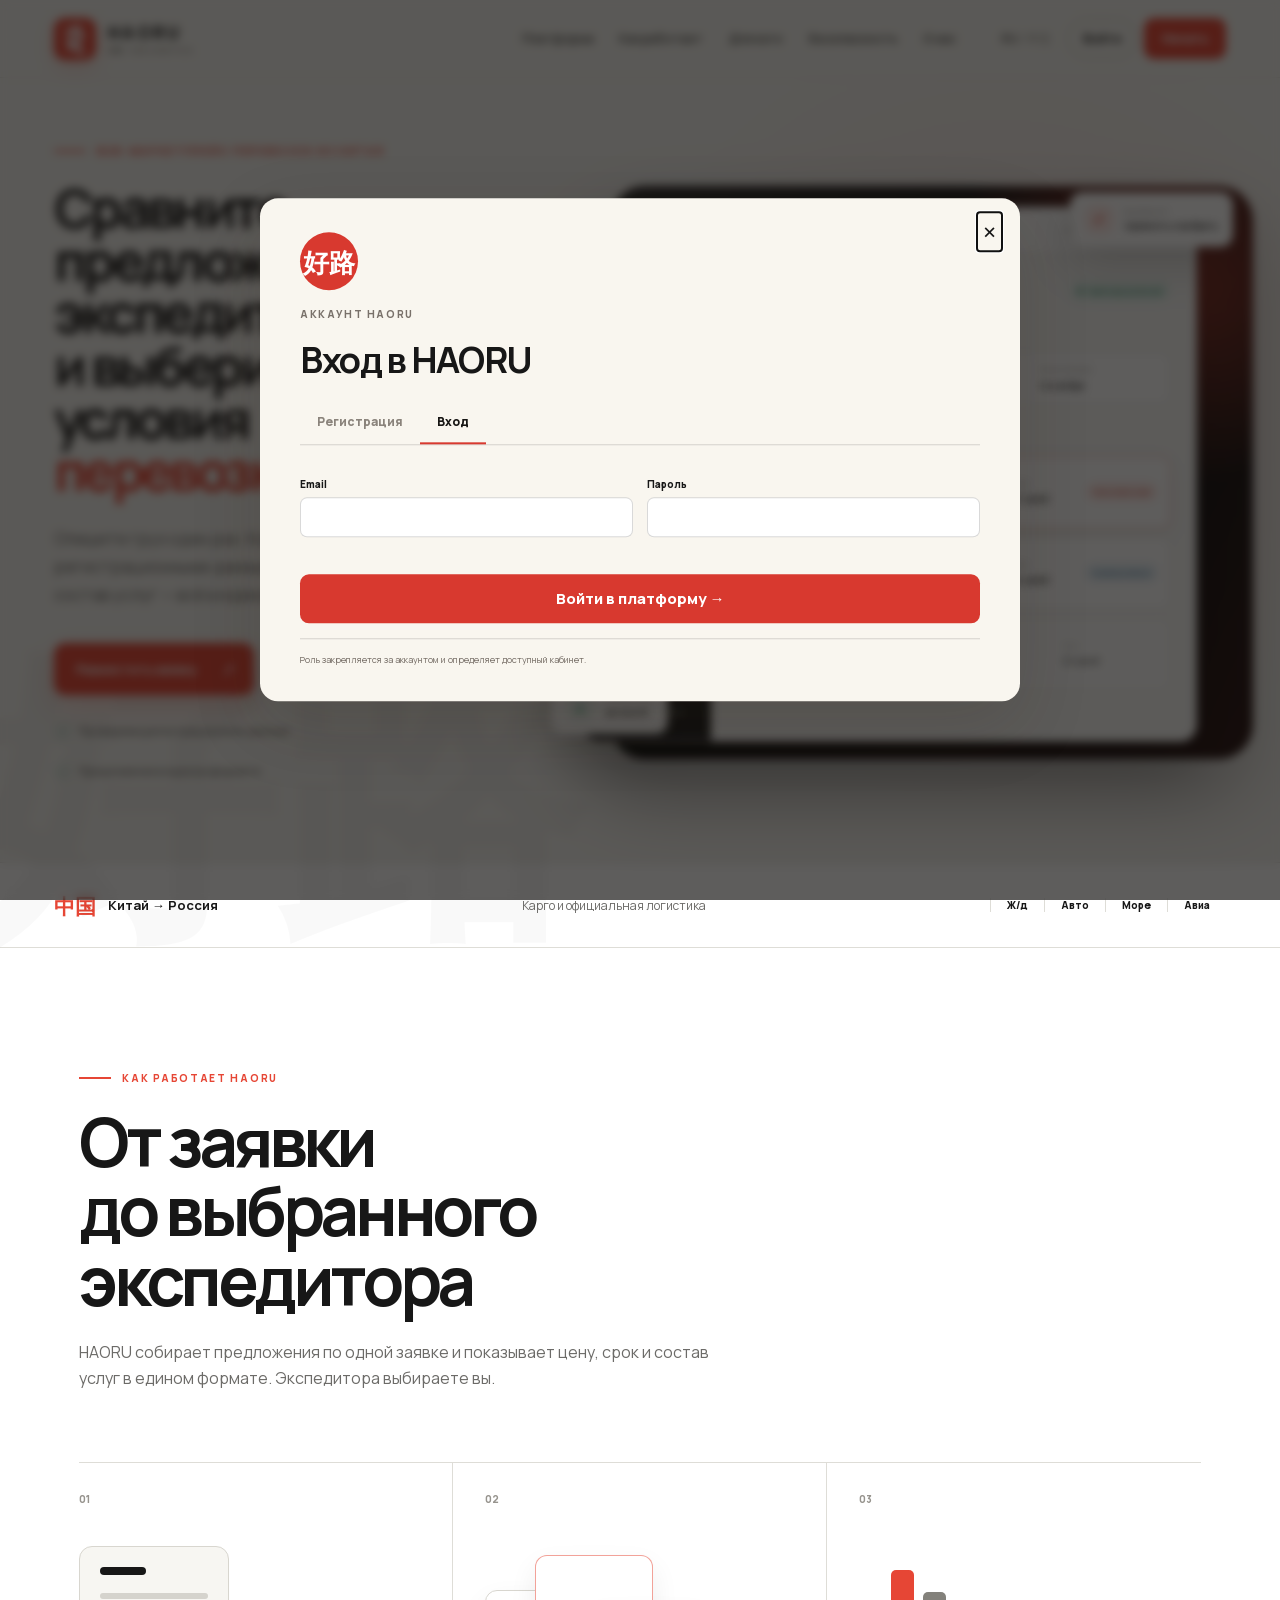
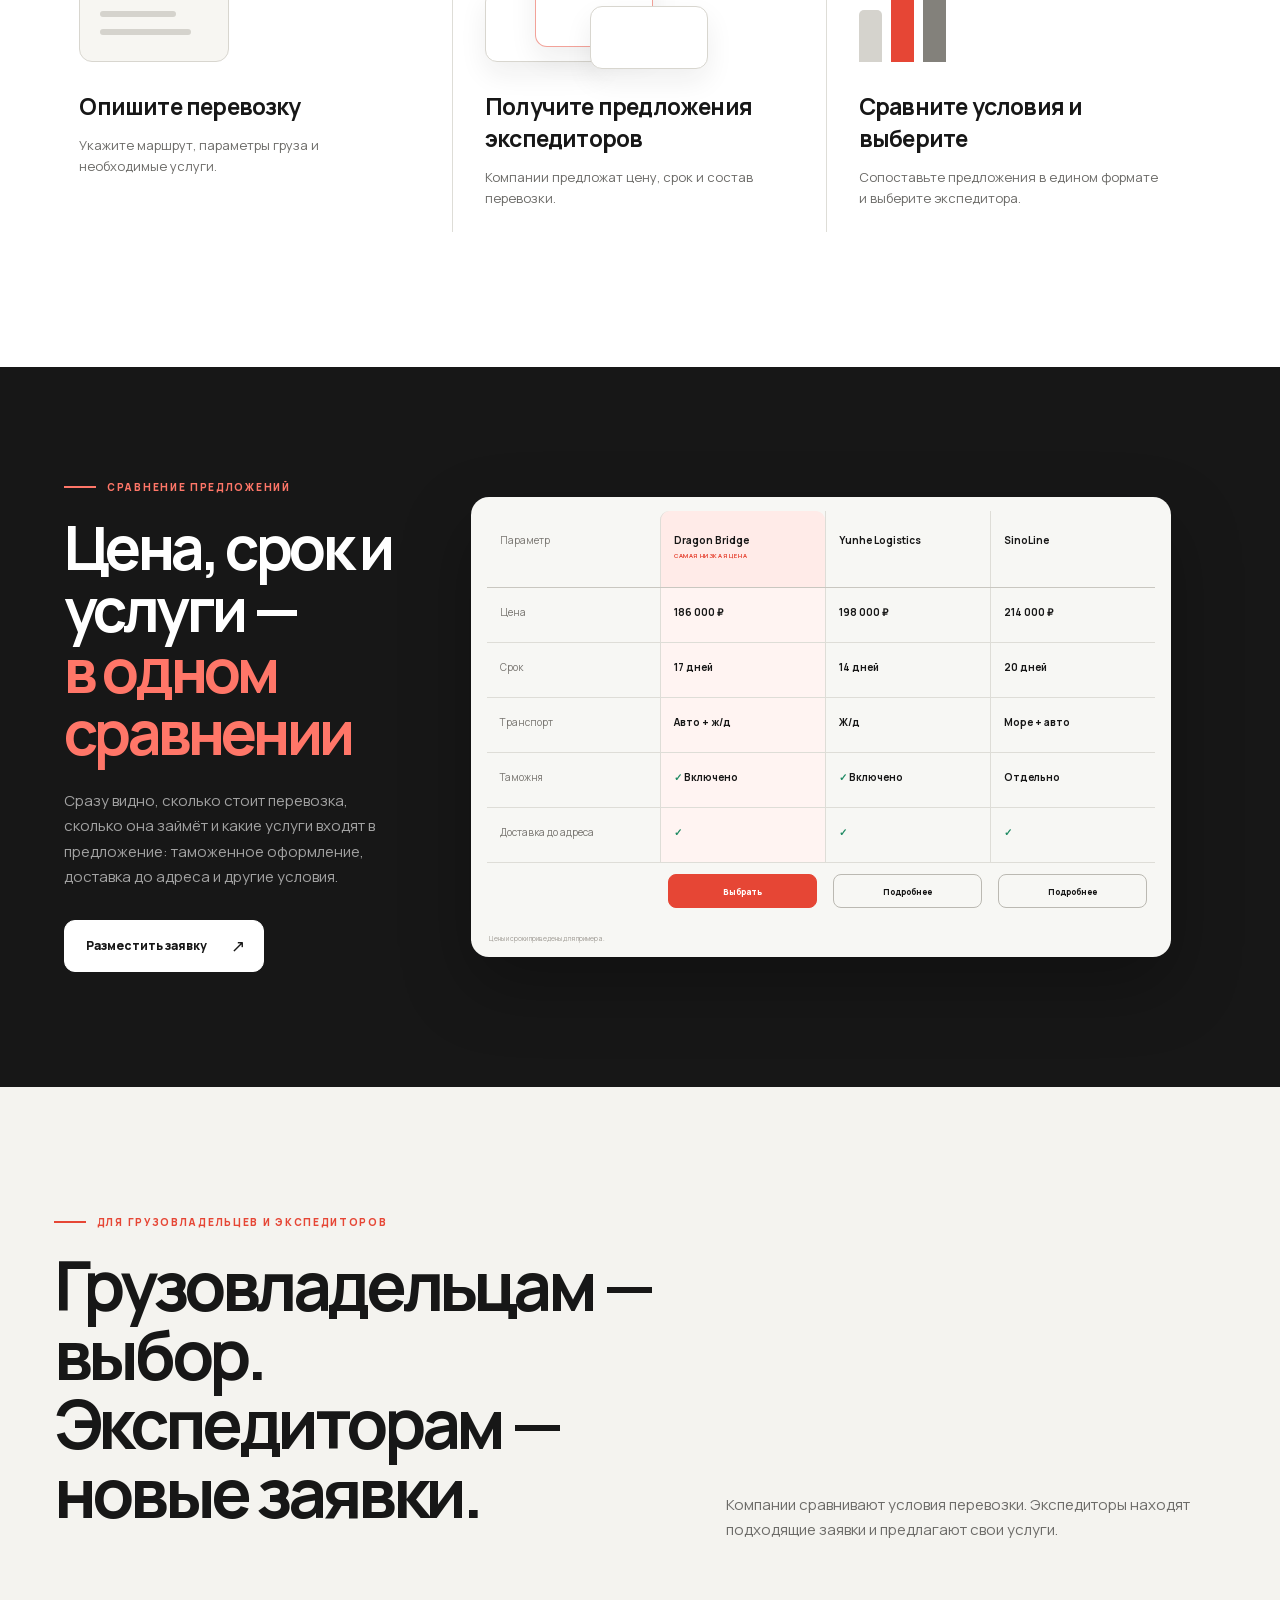
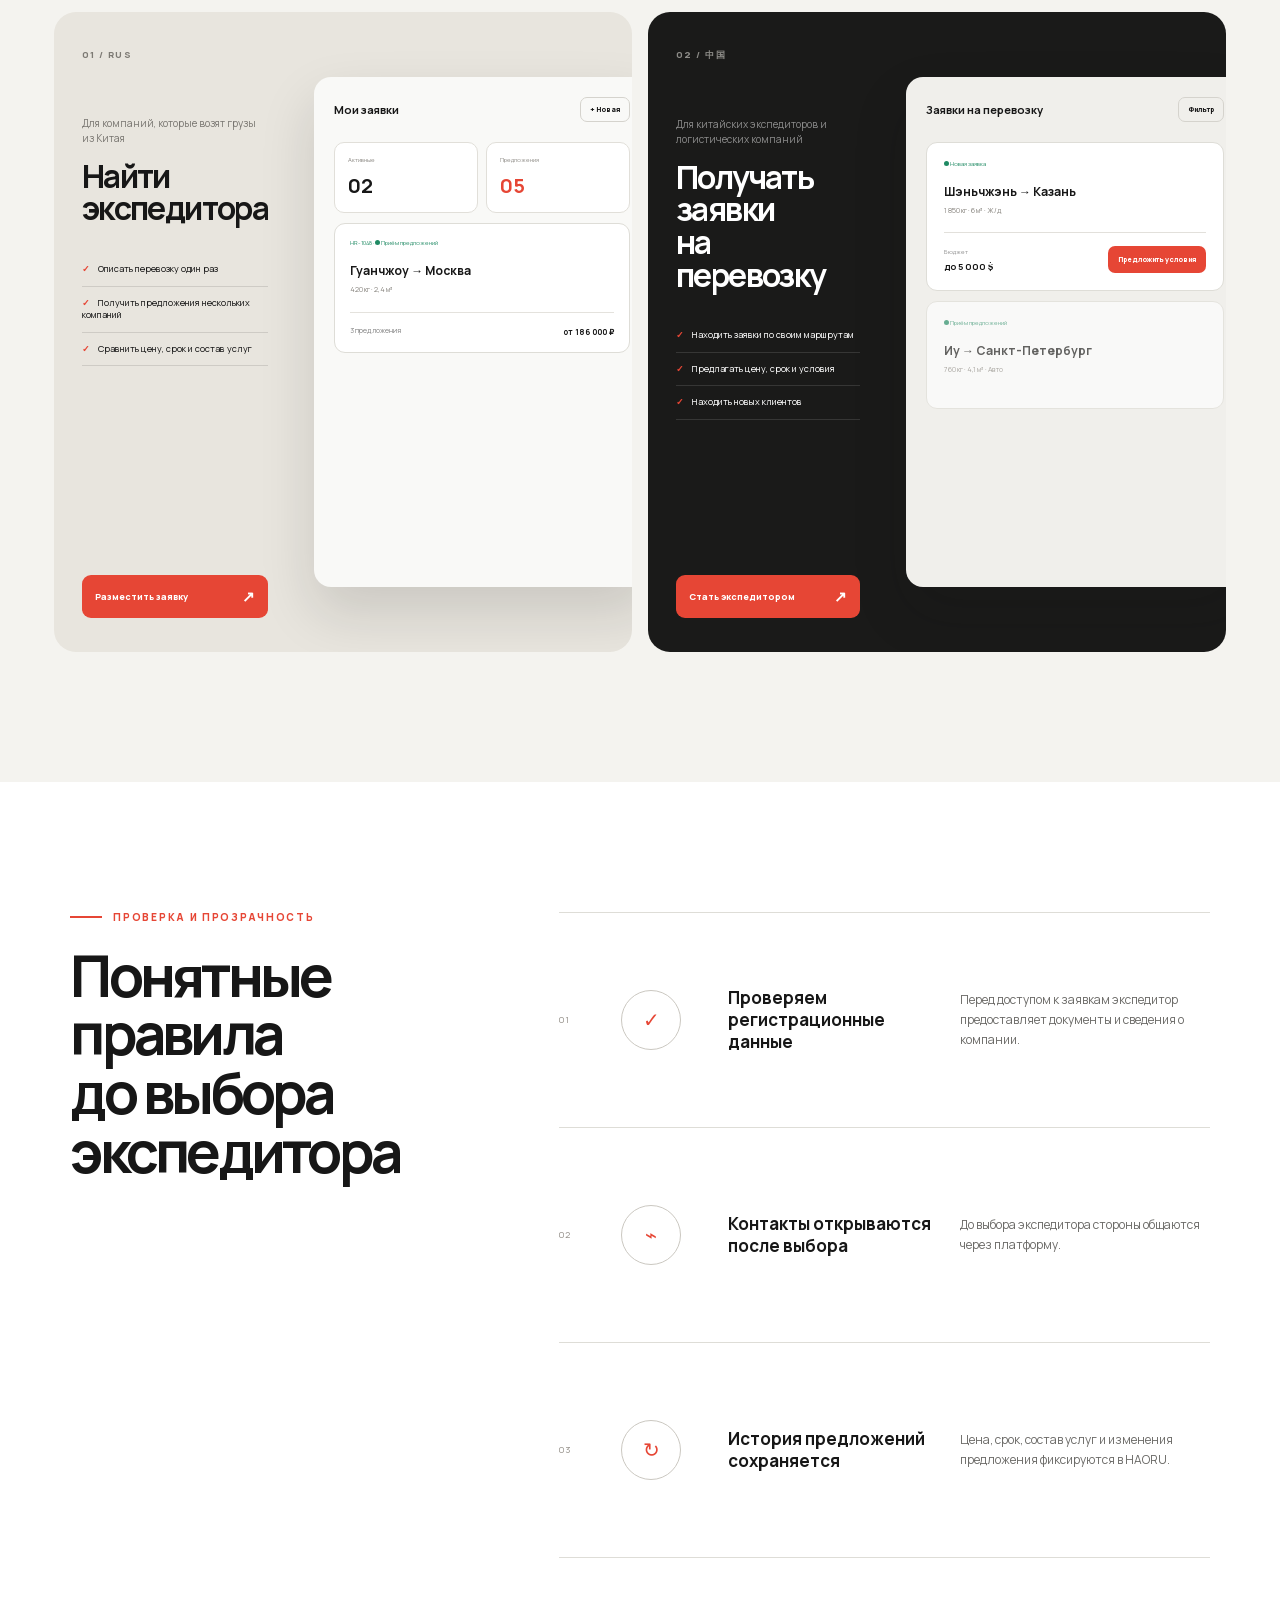
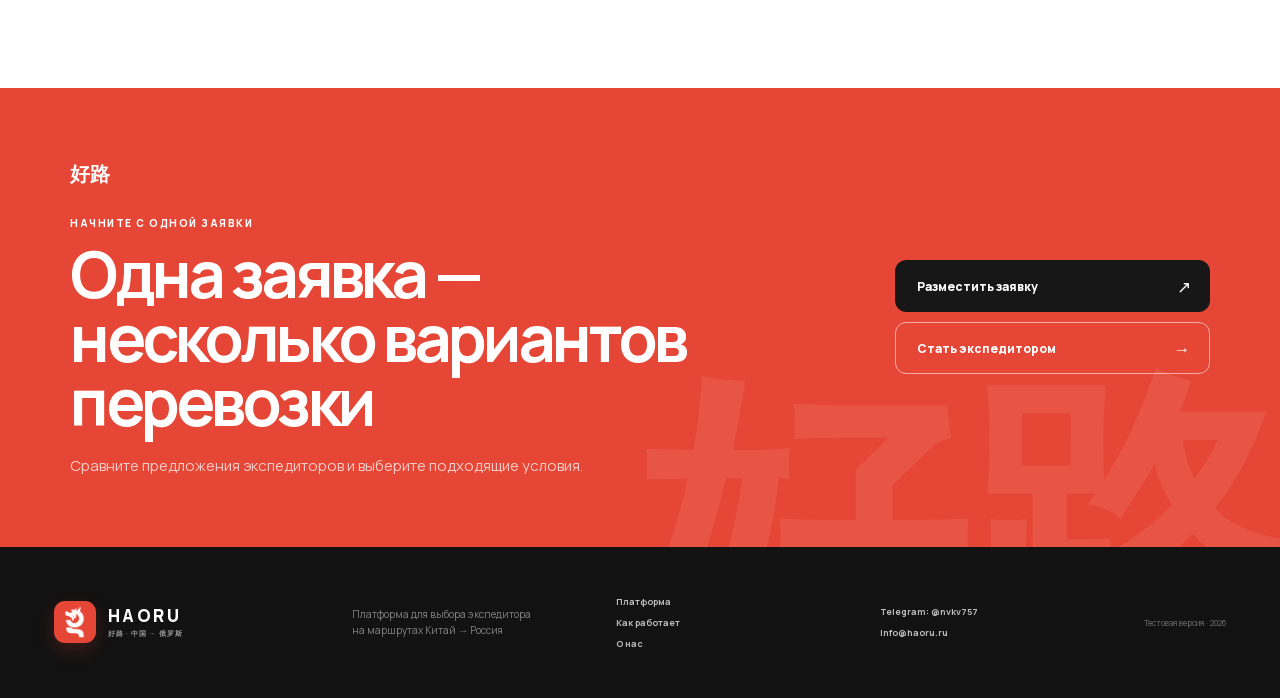
==== commit 5254e0fd: "Self-host fonts" ====
--- a/app/index.html
+++ b/app/index.html
@@ -6,7 +6,9 @@
   <meta name="theme-color" content="#171614">
   <meta name="description" content="Логистическая платформа HAORU для грузовладельцев и экспедиторов.">
   <title>HAORU Platform — личный кабинет</title>
-  <link rel="stylesheet" href="platform.css?v=20261112-5">
+  <link rel="preload" href="../fonts/manrope-cyrillic.woff2" as="font" type="font/woff2" crossorigin>
+  <link rel="preload" href="../fonts/manrope-latin.woff2" as="font" type="font/woff2" crossorigin>
+  <link rel="stylesheet" href="platform.css?v=20261113-1">
 </head>
 <body>
   <div class="app-shell">
@@ -158,8 +160,8 @@
     <button data-profile-action="logout" class="danger"><i><svg viewBox="0 0 24 24" fill="none" stroke="currentColor" stroke-width="1.6"><path d="M10 17l5-5-5-5M15 12H3M14 4h6v16h-6"/></svg></i><span><b>Выйти</b><small>Завершить текущую сессию</small></span></button>
   </div>
   <noscript>Для работы платформы необходимо включить JavaScript.</noscript>
-  <script src="supabase-config.js?v=20261112-5"></script>
-  <script src="auth-client.js?v=20261112-5"></script>
-  <script src="platform.js?v=20261112-5"></script>
+  <script src="supabase-config.js?v=20261113-1"></script>
+  <script src="auth-client.js?v=20261113-1"></script>
+  <script src="platform.js?v=20261113-1"></script>
 </body>
 </html>
--- a/app/platform.css
+++ b/app/platform.css
@@ -1,6 +1,12 @@
-@import url('https://fonts.googleapis.com/css2?family=Manrope:wght@400;500;600&family=Noto+Sans+SC:wght@400;500;600&display=swap');
+/* Self-hosted fonts (SIL OFL 1.1, see fonts/OFL-*.txt). CJK glyphs use system fonts via --serif-cjk / --sans-cjk. */
+@font-face{font-family:'Manrope';font-style:normal;font-weight:200 800;font-display:swap;src:url('../fonts/manrope-cyrillic.woff2') format('woff2');unicode-range:U+0301,U+0400-045F,U+0490-0491,U+04B0-04B1,U+2116}
+@font-face{font-family:'Manrope';font-style:normal;font-weight:200 800;font-display:swap;src:url('../fonts/manrope-latin.woff2') format('woff2');unicode-range:U+0000-00FF,U+0131,U+0152-0153,U+02BB-02BC,U+02C6,U+02DA,U+02DC,U+0304,U+0308,U+0329,U+2000-206F,U+20AC,U+2122,U+2191,U+2193,U+2212,U+2215,U+FEFF,U+FFFD}
+@font-face{font-family:'Noto Serif SC';font-style:normal;font-weight:200 900;font-display:swap;src:url('../fonts/noto-serif-sc-cyrillic.woff2') format('woff2');unicode-range:U+0301,U+0400-045F,U+0490-0491,U+04B0-04B1,U+2116}
+@font-face{font-family:'Noto Serif SC';font-style:normal;font-weight:200 900;font-display:swap;src:url('../fonts/noto-serif-sc-latin.woff2') format('woff2');unicode-range:U+0000-00FF,U+0131,U+0152-0153,U+02BB-02BC,U+02C6,U+02DA,U+02DC,U+0304,U+0308,U+0329,U+2000-206F,U+20AC,U+2122,U+2191,U+2193,U+2212,U+2215,U+FEFF,U+FFFD}
 
 :root {
+  --serif-cjk: "Songti SC", "STSong", "Noto Serif CJK SC", "Source Han Serif SC", "SimSun";
+  --sans-cjk: "PingFang SC", "Hiragino Sans GB", "Microsoft YaHei", "Noto Sans CJK SC", "Source Han Sans SC";
   --ink: #1f1d1a;
   --ink-2: #2a2723;
   --muted: #5e5a54;
@@ -22,7 +28,7 @@
   --shadow: 0 16px 40px rgba(31, 29, 26, .10);
   --sidebar: 256px;
   --topbar: 72px;
-  font-family: Manrope, "Noto Sans SC", -apple-system, BlinkMacSystemFont, "Segoe UI", sans-serif;
+  font-family: Manrope, var(--sans-cjk), -apple-system, BlinkMacSystemFont, "Segoe UI", sans-serif;
   color: var(--ink);
   background: var(--canvas);
   font-synthesis: none;
@@ -185,7 +191,7 @@
   border-radius: 8px;
   background: var(--red-soft);
   color: var(--red);
-  font: 900 16px "Noto Serif SC", serif;
+  font: 900 16px "Noto Serif SC", var(--serif-cjk), serif;
   font-style: normal;
 }
 .role-identity > span { font-size: 11px; font-weight: 600; }
@@ -233,7 +239,7 @@
   background: var(--green-soft);
   color: #175f47;
 }
-.sidebar-trust > span { font: 900 21px "Noto Serif SC", serif; }
+.sidebar-trust > span { font: 900 21px "Noto Serif SC", var(--serif-cjk), serif; }
 .sidebar-trust b, .sidebar-trust small { display: block; }
 .sidebar-trust b { font-size: 9px; }
 .sidebar-trust small { margin-top: 4px; font-size: 8px; line-height: 1.45; opacity: .68; }
@@ -303,7 +309,7 @@
   border-radius: 10px;
   background: var(--red-soft);
   color: var(--red);
-  font: 900 17px "Noto Serif SC", serif;
+  font: 900 17px "Noto Serif SC", var(--serif-cjk), serif;
   font-style: normal;
 }
 body[data-role="forwarder"] .kpi-card > i { background: var(--blue-soft); color: var(--blue); }
@@ -344,7 +350,7 @@
 .activity-list { display: grid; }
 .activity-item { display: grid; grid-template-columns: 32px 1fr auto; align-items: center; gap: 10px; min-height: 59px; padding: 9px 0; border-bottom: 1px solid rgba(255,255,255,.11); }
 .activity-item:last-child { border-bottom: 0; }
-.activity-item > i { width: 32px; height: 32px; display: grid; place-items: center; border-radius: 8px; background: rgba(216,57,47,.18); color: #ff8078; font: 900 13px "Noto Serif SC", serif; font-style: normal; }
+.activity-item > i { width: 32px; height: 32px; display: grid; place-items: center; border-radius: 8px; background: rgba(216,57,47,.18); color: #ff8078; font: 900 13px "Noto Serif SC", var(--serif-cjk), serif; font-style: normal; }
 .activity-item b, .activity-item small { display: block; }
 .activity-item b { font-size: 9px; }
 .activity-item small { margin-top: 4px; color: rgba(255,255,255,.48); font-size: 8px; line-height: 1.4; }
@@ -394,7 +400,7 @@
 .request-row:last-child { border-bottom: 0; }
 .request-row:hover { background: #fafafb; }
 .route-cell { display: flex; align-items: center; gap: 11px; min-width: 0; }
-.route-icon { width: 34px; height: 34px; display: grid; place-items: center; flex: 0 0 auto; border-radius: 8px; background: var(--red-soft); color: var(--red); font: 900 14px "Noto Serif SC", serif; font-style: normal; }
+.route-icon { width: 34px; height: 34px; display: grid; place-items: center; flex: 0 0 auto; border-radius: 8px; background: var(--red-soft); color: var(--red); font: 900 14px "Noto Serif SC", var(--serif-cjk), serif; font-style: normal; }
 .route-cell b, .route-cell small { display: block; overflow: hidden; text-overflow: ellipsis; white-space: nowrap; }
 .route-cell b { font-size: 10px; }
 .route-cell small { margin-top: 4px; color: var(--muted); font-size: 8px; }
@@ -448,7 +454,7 @@
 .offer-row.head { min-height: 38px; background: var(--surface-2); color: var(--muted); font-size: 8px; font-weight: 600; }
 .offer-row.best { background: #fffdf8; box-shadow: inset 3px 0 var(--amber); }
 .company-cell { display: flex; align-items: center; gap: 9px; }
-.company-logo { width: 32px; height: 32px; display: grid; place-items: center; flex: 0 0 auto; border-radius: 8px; background: var(--ink); color: #fff; font: 900 13px "Noto Serif SC", serif; font-style: normal; }
+.company-logo { width: 32px; height: 32px; display: grid; place-items: center; flex: 0 0 auto; border-radius: 8px; background: var(--ink); color: #fff; font: 900 13px "Noto Serif SC", var(--serif-cjk), serif; font-style: normal; }
 .company-cell b, .company-cell small { display: block; }
 .company-cell b { font-size: 9px; }
 .company-cell small { margin-top: 3px; color: var(--green); font-size: 7px; }
@@ -487,7 +493,7 @@
 .verification-layout { display: grid; grid-template-columns: minmax(0, 1.25fr) minmax(280px, .65fr); gap: 14px; }
 .verification-card { padding: 20px; border: 1px solid var(--line); border-radius: 15px; background: var(--surface); }
 .verification-head { display: flex; align-items: center; gap: 13px; padding-bottom: 18px; border-bottom: 1px solid var(--line); }
-.verification-head > span:first-child { width: 44px; height: 44px; display: grid; place-items: center; border-radius: 11px; background: var(--green-soft); color: var(--green); font: 900 19px "Noto Serif SC", serif; }
+.verification-head > span:first-child { width: 44px; height: 44px; display: grid; place-items: center; border-radius: 11px; background: var(--green-soft); color: var(--green); font: 900 19px "Noto Serif SC", var(--serif-cjk), serif; }
 .verification-head h2 { margin: 0; font-size: 15px; }
 .verification-head p { margin: 5px 0 0; color: var(--muted); font-size: 8px; }
 .verification-steps { display: grid; }
@@ -503,14 +509,14 @@
 /* Gate */
 .role-gate { min-height: calc(100vh - var(--topbar)); display: grid; grid-template-columns: .8fr 1.2fr; align-items: center; gap: 55px; padding: 60px 6vw; }
 .gate-copy h1 { margin: 15px 0 20px; font-size: 54px; line-height: 1; letter-spacing: -.055em; }
-.gate-copy h1 em { color: var(--red); font-family: "Noto Serif SC", serif; font-style: normal; }
+.gate-copy h1 em { color: var(--red); font-family: "Noto Serif SC", var(--serif-cjk), serif; font-style: normal; }
 .gate-copy > p { max-width: 500px; color: var(--muted); font-size: 14px; line-height: 1.65; }
 .gate-copy > a { display: inline-block; margin-top: 20px; color: var(--red); font-size: 11px; font-weight: 600; }
 .gate-cards { display: grid; grid-template-columns: 1fr 1fr; gap: 13px; }
 .gate-card { position: relative; min-height: 470px; overflow: hidden; padding: 22px; border: 1px solid var(--line); border-radius: 18px; background: var(--surface); text-align: left; }
 .gate-card.forwarder { background: var(--ink); color: #fff; }
 .gate-number { font-size: 9px; font-weight: 700; letter-spacing: .12em; }
-.gate-card > i { position: absolute; right: -12px; top: 40px; color: rgba(216,57,47,.1); font: 900 155px "Noto Serif SC", serif; font-style: normal; }
+.gate-card > i { position: absolute; right: -12px; top: 40px; color: rgba(216,57,47,.1); font: 900 155px "Noto Serif SC", var(--serif-cjk), serif; font-style: normal; }
 .gate-card.forwarder > i { color: rgba(255,255,255,.06); }
 .gate-card > small { position: relative; display: block; margin-top: 190px; color: var(--muted); font-size: 9px; }
 .gate-card.forwarder > small { color: rgba(255,255,255,.5); }
@@ -519,7 +525,7 @@
 
 /* Empty state */
 .empty-state { padding: 52px 24px; border: 1px dashed var(--line-strong); border-radius: 14px; background: rgba(255,255,255,.55); text-align: center; }
-.empty-state > span { color: rgba(216,57,47,.23); font: 900 52px "Noto Serif SC", serif; }
+.empty-state > span { color: rgba(216,57,47,.23); font: 900 52px "Noto Serif SC", var(--serif-cjk), serif; }
 .empty-state h2 { margin: 9px 0; font-size: 18px; }
 .empty-state p { max-width: 430px; margin: 0 auto 18px; color: var(--muted); font-size: 10px; line-height: 1.55; }
 
@@ -570,7 +576,7 @@
 .modal-footer { display: flex; align-items: center; justify-content: flex-end; gap: 8px; margin-top: 18px; padding-top: 17px; border-top: 1px solid var(--line); }
 .modal-footer .ghost:first-child { margin-right: auto; }
 .review-banner { display: flex; align-items: center; gap: 13px; padding: 15px; border-radius: 11px; background: var(--ink); color: #fff; }
-.review-banner > span { color: #ff7268; font: 900 29px "Noto Serif SC", serif; }
+.review-banner > span { color: #ff7268; font: 900 29px "Noto Serif SC", var(--serif-cjk), serif; }
 .review-banner b, .review-banner small { display: block; }
 .review-banner b { font-size: 11px; }
 .review-banner small { margin-top: 4px; color: rgba(255,255,255,.52); font-size: 8px; line-height: 1.45; }
@@ -592,7 +598,7 @@
 .bid-note { margin-top: 13px; color: var(--muted); font-size: 8px; line-height: 1.5; }
 .confirm-modal { width: min(510px, calc(100vw - 42px)); padding: 31px; text-align: center; }
 .confirm-modal > .modal-close { position: absolute; top: 16px; right: 16px; }
-.confirm-symbol { width: 62px; height: 62px; display: grid; place-items: center; margin: 3px auto 16px; border-radius: 50%; background: var(--red-soft); color: var(--red); font: 900 28px "Noto Serif SC", serif; }
+.confirm-symbol { width: 62px; height: 62px; display: grid; place-items: center; margin: 3px auto 16px; border-radius: 50%; background: var(--red-soft); color: var(--red); font: 900 28px "Noto Serif SC", var(--serif-cjk), serif; }
 .confirm-modal h2 { margin: 0; font-size: 23px; }
 .confirm-modal > p:not(.overline) { max-width: 390px; margin: 14px auto; color: var(--muted); font-size: 9px; line-height: 1.55; }
 .confirm-modal .modal-footer { justify-content: center; }
@@ -653,7 +659,7 @@
 .role-switcher > small, .nav-label { color: var(--muted-2); font-size: 12px; font-weight: 500; letter-spacing: 0; text-transform: none; }
 .role-switcher > small { margin: 0 8px 8px; }
 .role-identity { grid-template-columns: 36px 1fr auto; gap: 10px; min-height: 60px; padding: 10px; border-radius: 12px; }
-.role-identity > i { width: 36px; height: 36px; border-radius: 8px; font: 600 16px "Noto Sans SC", sans-serif; }
+.role-identity > i { width: 36px; height: 36px; border-radius: 8px; font: 600 16px Manrope, var(--sans-cjk), sans-serif; }
 .role-identity > span { font-size: 13px; font-weight: 600; }
 .role-identity small { margin-top: 2px; font-size: 11px; }
 .sidebar-nav { gap: 4px; padding: 12px 0; }
@@ -664,7 +670,7 @@
 .sidebar-nav button i { width: 20px; display: grid; place-items: center; font-size: 0; }
 .sidebar-nav button b { min-width: 20px; padding: 2px 6px; border-radius: 8px; background: var(--surface-2); font-size: 11px; font-weight: 500; }
 .sidebar-trust { gap: 10px; margin: auto 0 12px; padding: 12px; border-radius: 12px; background: #edf5f0; }
-.sidebar-trust > span { font: 600 18px "Noto Sans SC", sans-serif; }
+.sidebar-trust > span { font: 600 18px Manrope, var(--sans-cjk), sans-serif; }
 .sidebar-trust b { font-size: 12px; font-weight: 600; }
 .sidebar-trust small { margin-top: 4px; font-size: 11px; line-height: 1.45; }
 .back-to-site { padding: 8px 10px; font-size: 12px; }
@@ -786,7 +792,7 @@
 .offers-table { border-radius: 16px; }
 .offer-row { grid-template-columns: minmax(160px, 1.15fr) .78fr .58fr .76fr 1fr 88px; gap: 12px; min-height: 72px; padding: 12px 16px; }
 .offer-row.head { min-height: 40px; font-size: 12px; font-weight: 500; }
-.company-logo { width: 36px; height: 36px; border-radius: 8px; font: 600 14px "Noto Sans SC", sans-serif; }
+.company-logo { width: 36px; height: 36px; border-radius: 8px; font: 600 14px Manrope, var(--sans-cjk), sans-serif; }
 .company-cell b { font-size: 12px; font-weight: 600; }
 .company-cell small { margin-top: 2px; font-size: 11px; }
 .offer-row > span b { font-size: 13px; font-weight: 600; }
@@ -816,7 +822,7 @@
 .verification-layout { gap: 16px; }
 .verification-card { padding: 24px; border-radius: 16px; }
 .verification-head { gap: 12px; padding-bottom: 20px; }
-.verification-head > span:first-child { font: 600 18px "Noto Sans SC", sans-serif; }
+.verification-head > span:first-child { font: 600 18px Manrope, var(--sans-cjk), sans-serif; }
 .verification-head h2 { font-size: 17px; font-weight: 600; }
 .verification-head p { margin-top: 4px; font-size: 12px; }
 .verification-step { grid-template-columns: 32px 1fr auto; gap: 12px; min-height: 72px; }
@@ -866,11 +872,11 @@
 
 .role-gate { gap: 56px; padding: 64px 6vw; }
 .gate-copy h1 { font-size: 52px; font-weight: 600; }
-.gate-copy h1 em { font-family: Manrope, "Noto Sans SC", sans-serif; font-weight: 500; }
+.gate-copy h1 em { font-family: Manrope, var(--sans-cjk), sans-serif; font-weight: 500; }
 .gate-copy > a { font-size: 13px; }
 .gate-card { padding: 24px; border-radius: 16px; }
 .gate-number, .gate-card > small, .gate-card > em { font-size: 12px; letter-spacing: 0; }
-.gate-card > i { font-family: "Noto Sans SC", sans-serif; font-weight: 600; }
+.gate-card > i { font-family: Manrope, var(--sans-cjk), sans-serif; font-weight: 600; }
 
 @media (max-width: 1260px) {
   :root { --sidebar: 240px; }
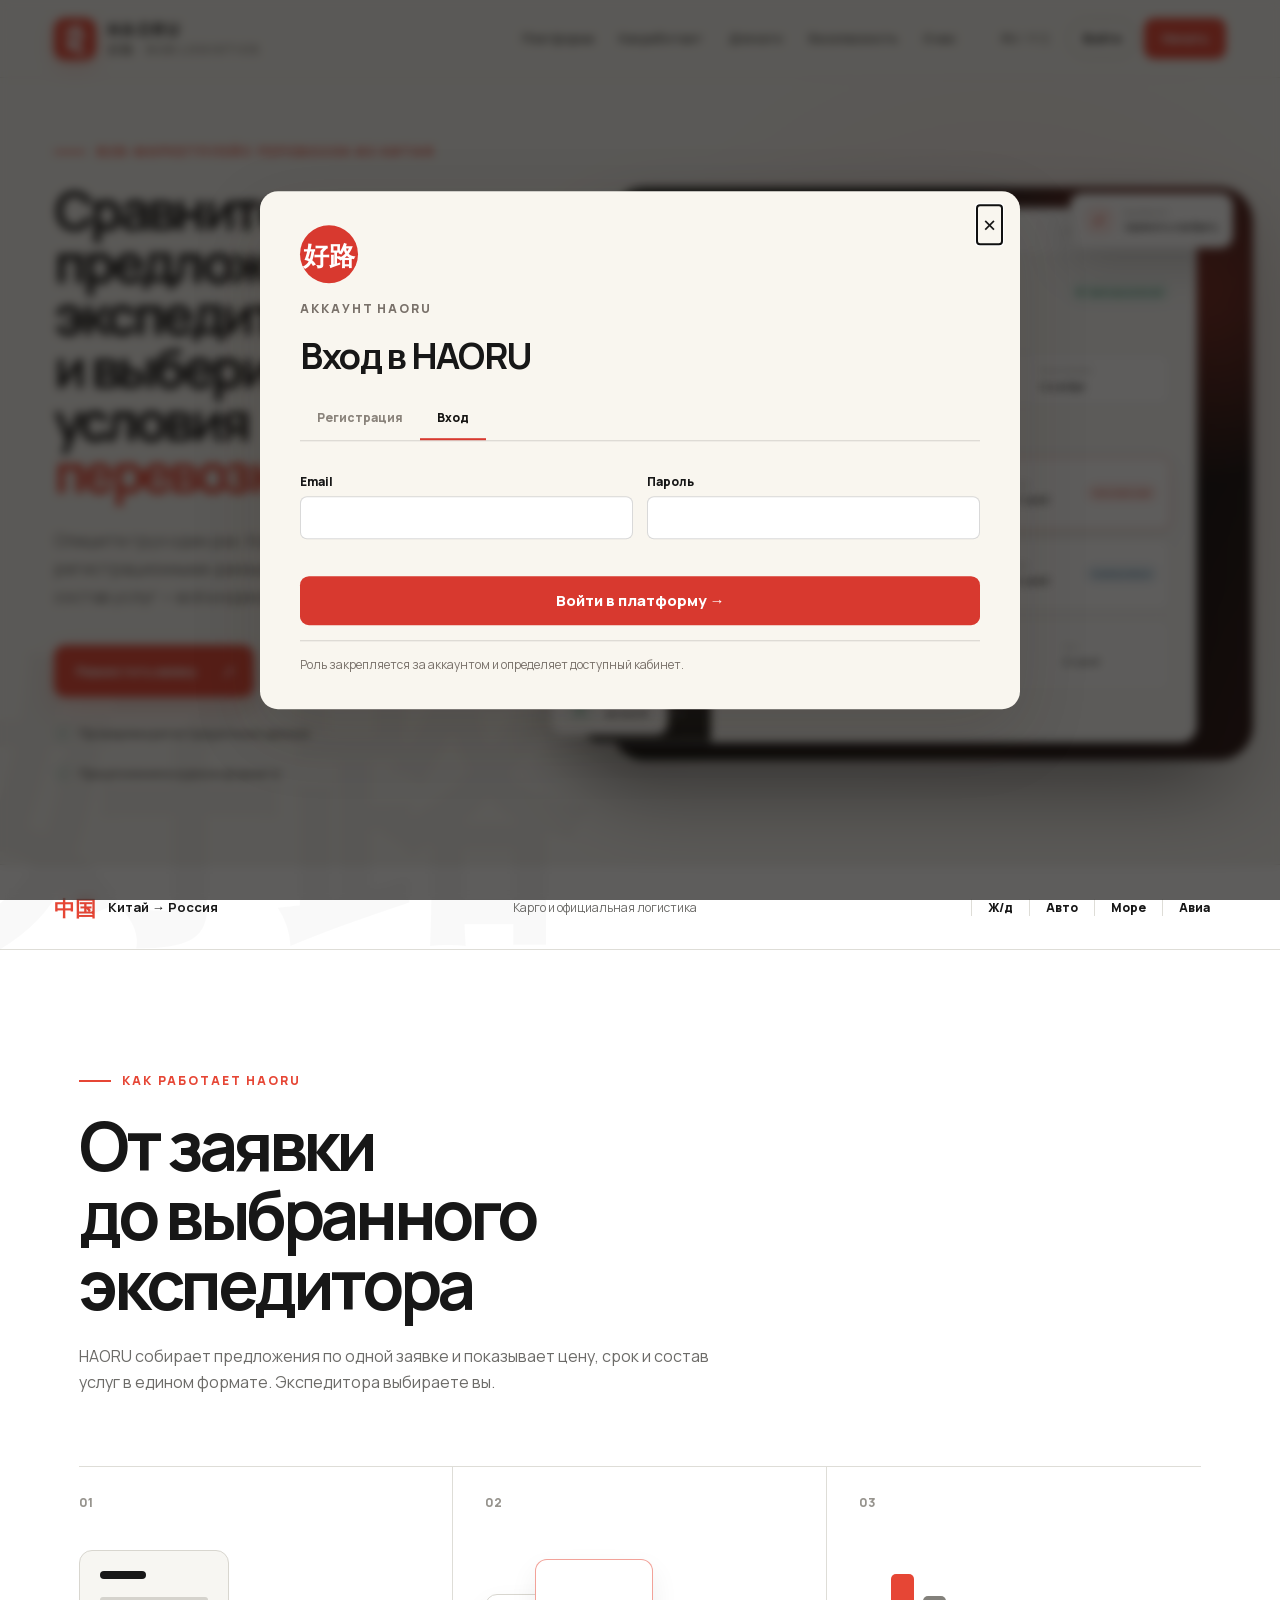
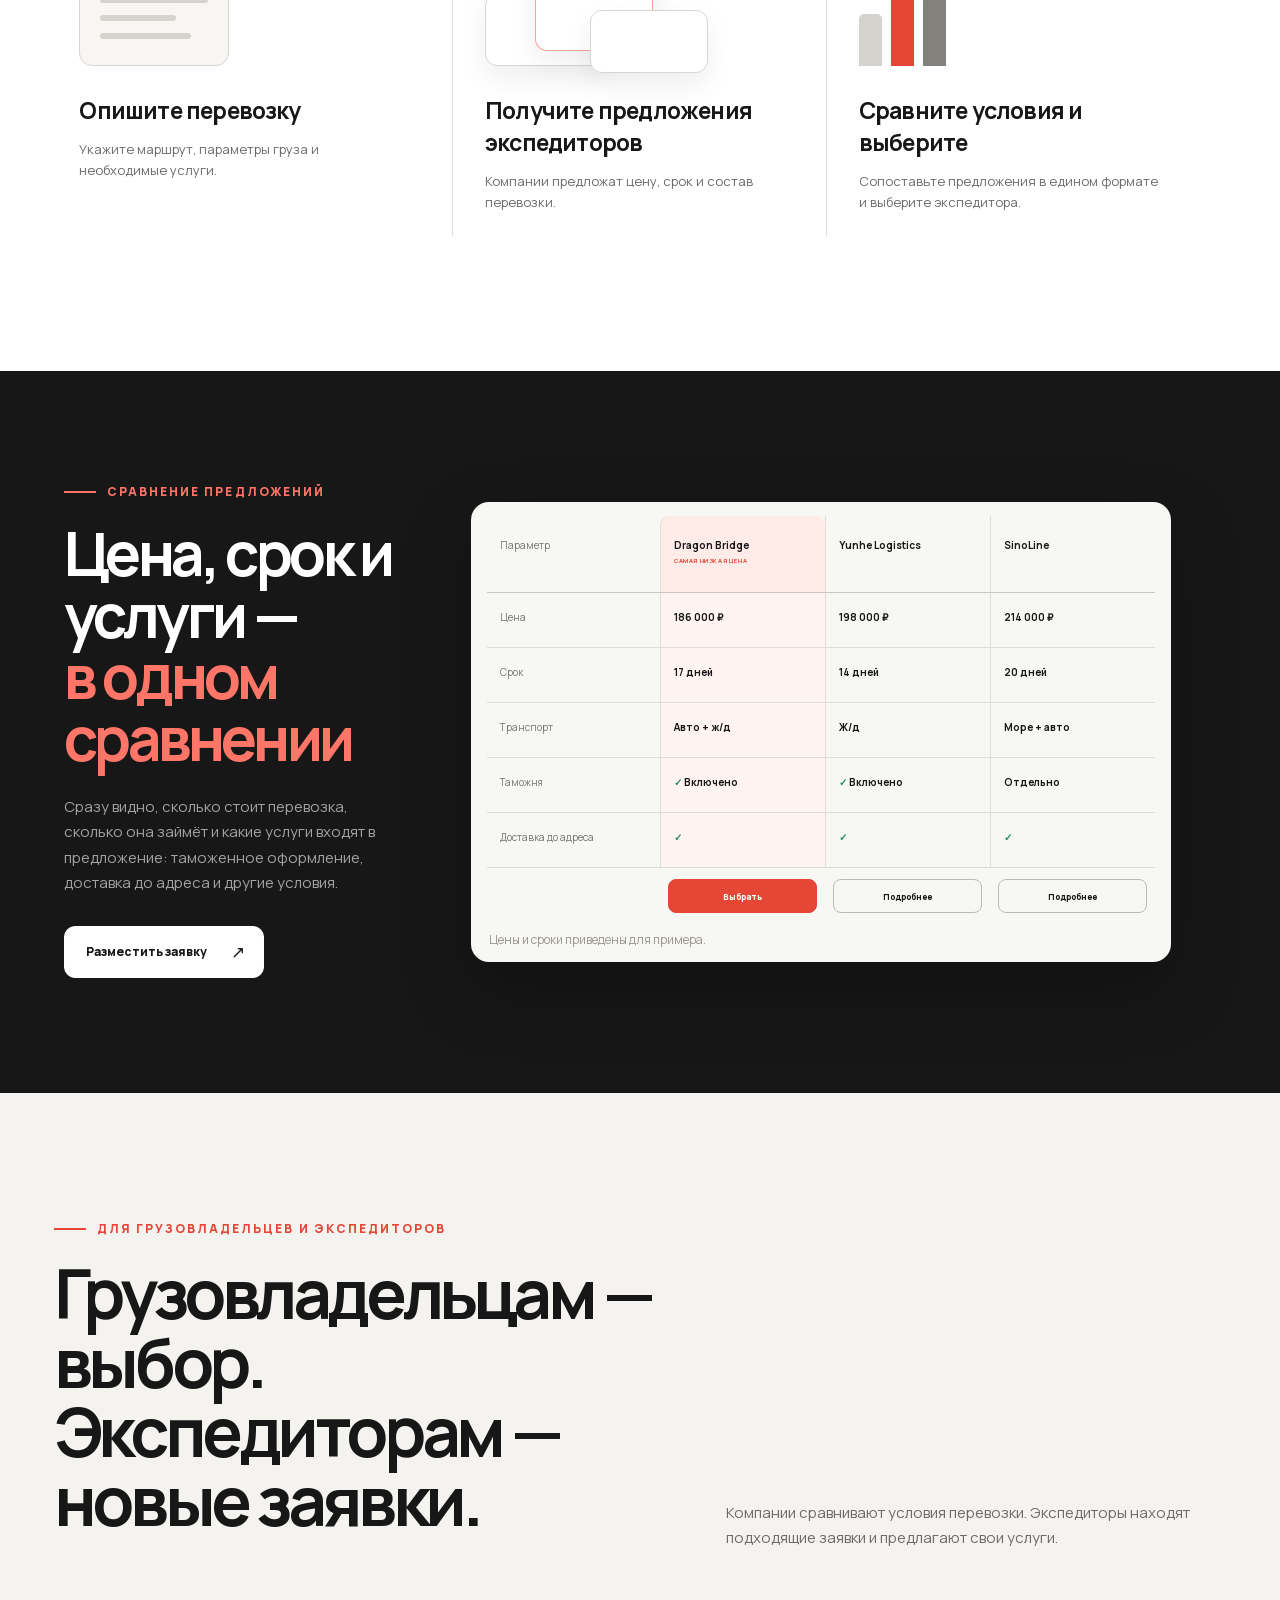
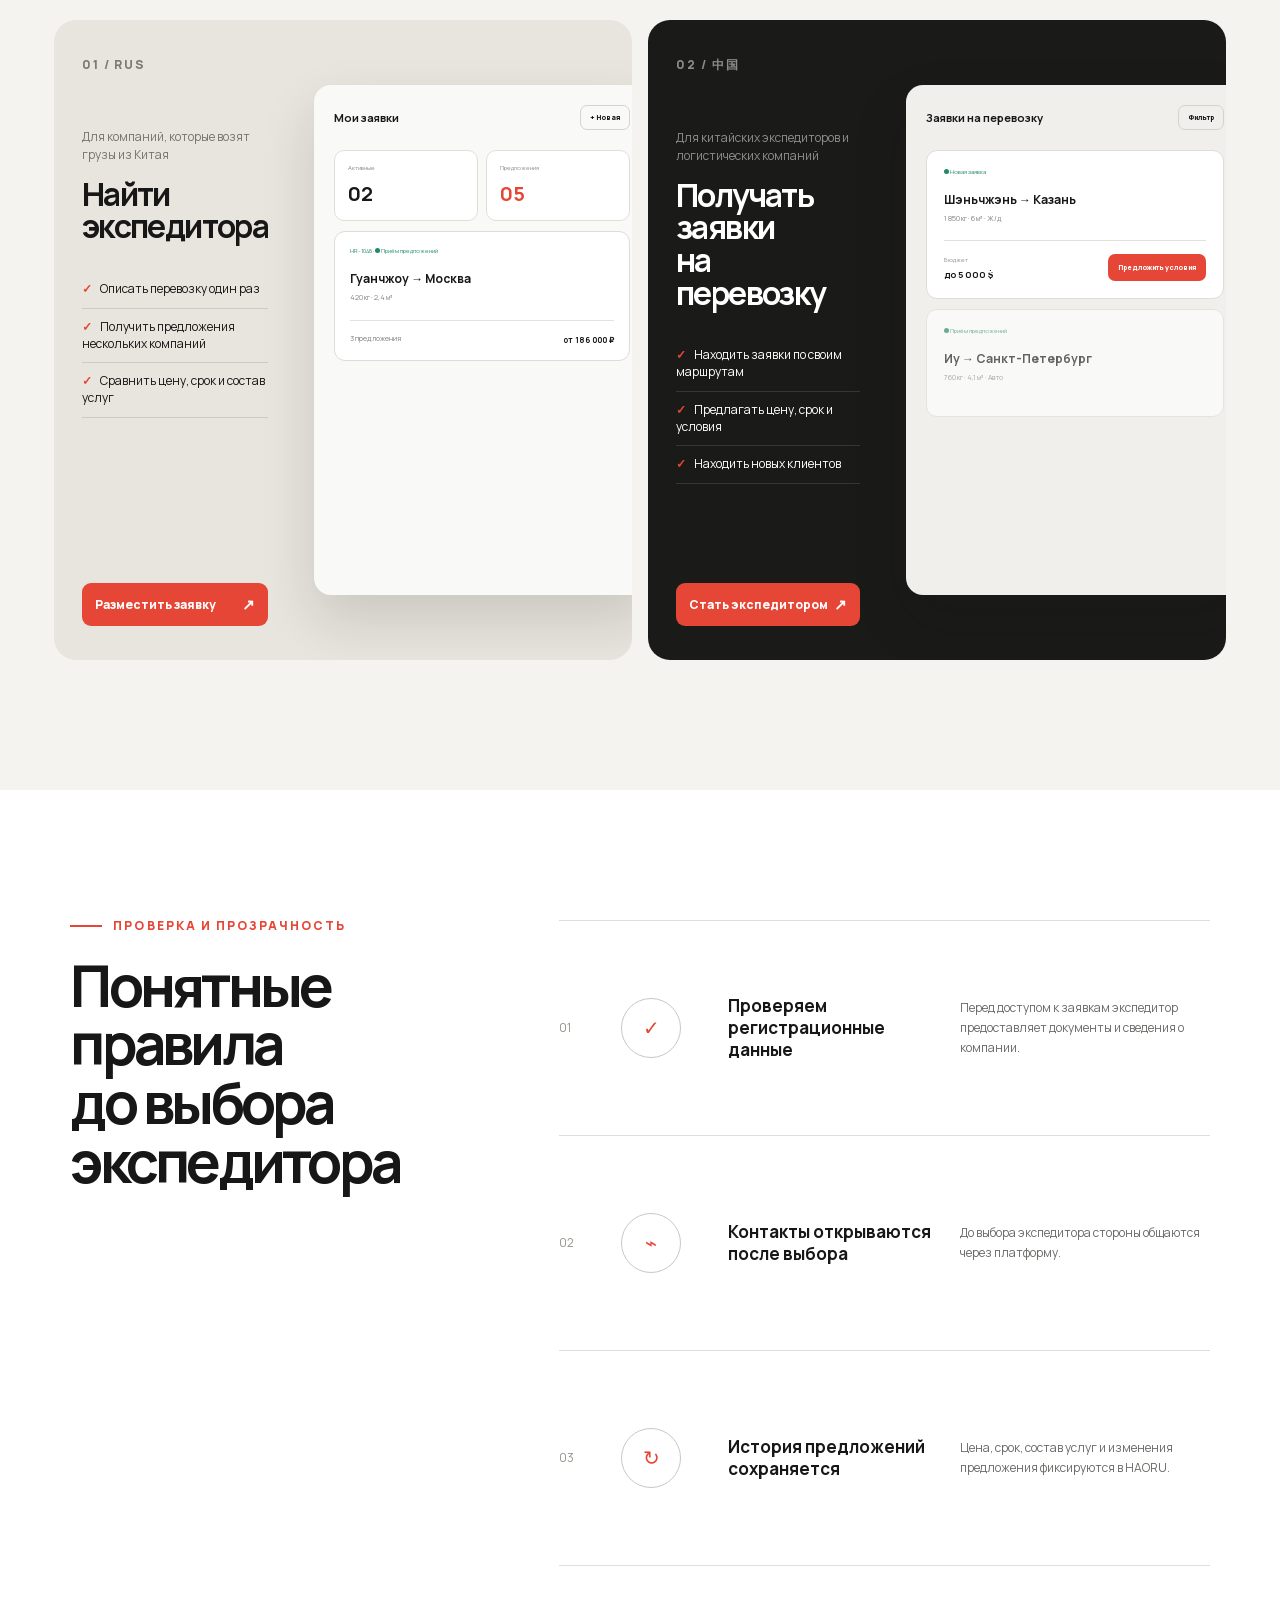
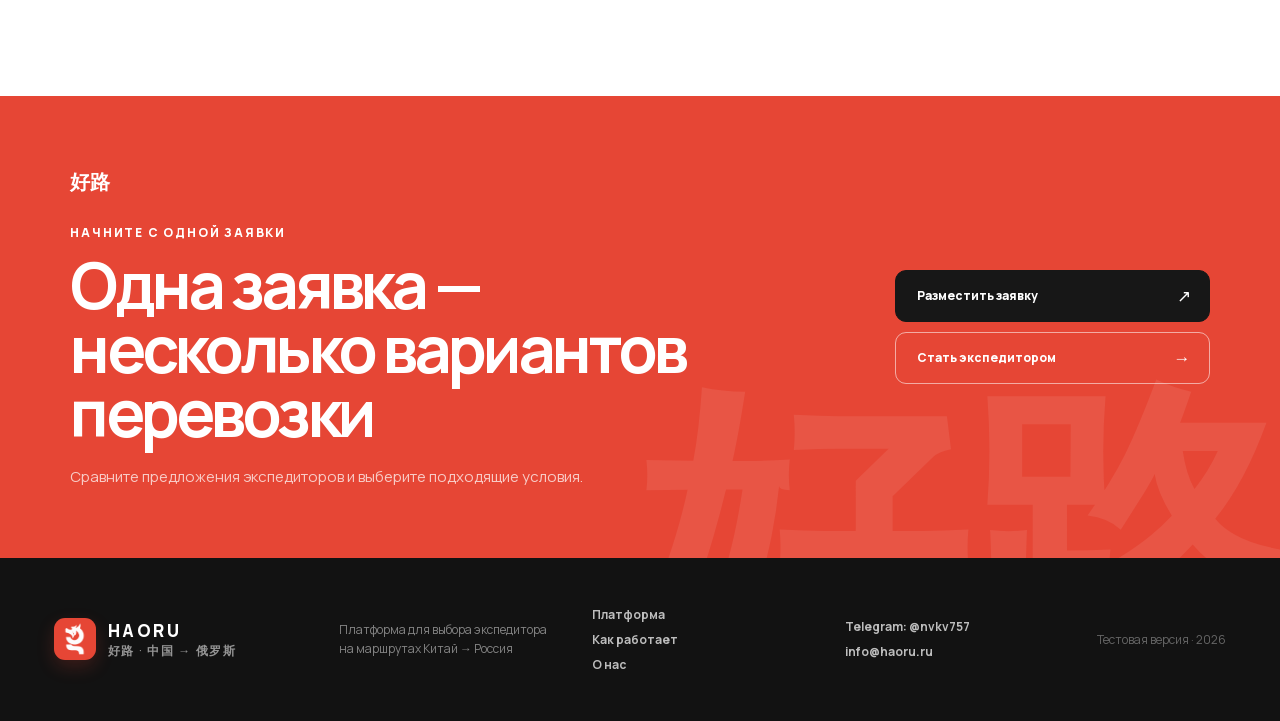
==== commit 15edc2c7: "Frontend quick fixes, SEO assets" ====
--- a/app/index.html
+++ b/app/index.html
@@ -2,13 +2,19 @@
 <html lang="ru">
 <head>
   <meta charset="utf-8">
+  <meta http-equiv="Content-Security-Policy" content="default-src 'self'; script-src 'self'; style-src 'self'; img-src 'self' data: blob:; font-src 'self'; connect-src 'self' https://iwmysekvjqwkhrihvxej.supabase.co; object-src 'none'; base-uri 'self'; form-action 'self'">
   <meta name="viewport" content="width=device-width,initial-scale=1">
   <meta name="theme-color" content="#171614">
   <meta name="description" content="Логистическая платформа HAORU для грузовладельцев и экспедиторов.">
   <title>HAORU Platform — личный кабинет</title>
+  <!-- The cabinet is never indexed, also after launch. -->
+  <meta name="robots" content="noindex,nofollow">
+  <link rel="icon" href="../favicon-32.png" sizes="32x32" type="image/png">
+  <link rel="icon" href="../favicon-192.png" sizes="192x192" type="image/png">
+  <link rel="apple-touch-icon" href="../apple-touch-icon.png">
   <link rel="preload" href="../fonts/manrope-cyrillic.woff2" as="font" type="font/woff2" crossorigin>
   <link rel="preload" href="../fonts/manrope-latin.woff2" as="font" type="font/woff2" crossorigin>
-  <link rel="stylesheet" href="platform.css?v=20261113-1">
+  <link rel="stylesheet" href="platform.css?v=20261113-3">
 </head>
 <body>
   <div class="app-shell">
@@ -160,8 +166,8 @@
     <button data-profile-action="logout" class="danger"><i><svg viewBox="0 0 24 24" fill="none" stroke="currentColor" stroke-width="1.6"><path d="M10 17l5-5-5-5M15 12H3M14 4h6v16h-6"/></svg></i><span><b>Выйти</b><small>Завершить текущую сессию</small></span></button>
   </div>
   <noscript>Для работы платформы необходимо включить JavaScript.</noscript>
-  <script src="supabase-config.js?v=20261113-1"></script>
-  <script src="auth-client.js?v=20261113-1"></script>
-  <script src="platform.js?v=20261113-1"></script>
+  <script src="supabase-config.js?v=20261113-3"></script>
+  <script src="auth-client.js?v=20261113-3"></script>
+  <script src="platform.js?v=20261113-3"></script>
 </body>
 </html>
--- a/app/platform.css
+++ b/app/platform.css
@@ -196,7 +196,7 @@
 }
 .role-identity > span { font-size: 11px; font-weight: 600; }
 .role-identity small { display: block; margin-top: 3px; color: var(--muted); font-size: 8px; font-weight: 500; }
-.role-identity > b { color: var(--green); font-size: 11px; }
+.role-identity > b { color: var(--green); font-size: 12px; }
 .sidebar-nav { display: grid; gap: 3px; padding: 14px 1px; }
 .nav-label { padding: 15px 10px 6px; }
 .sidebar-nav button {
@@ -499,7 +499,7 @@
 .verification-steps { display: grid; }
 .verification-step { display: grid; grid-template-columns: 30px 1fr auto; align-items: center; gap: 11px; min-height: 67px; border-bottom: 1px solid var(--line); }
 .verification-step:last-child { border-bottom: 0; }
-.verification-step > i { width: 28px; height: 28px; display: grid; place-items: center; border-radius: 50%; background: #eef0f2; font-size: 9px; font-style: normal; }
+.verification-step > i { width: 28px; height: 28px; display: grid; place-items: center; border-radius: 50%; background: #eef0f2; font-size: 12px; font-style: normal; }
 .verification-step.done > i { background: var(--green); color: #fff; }
 .verification-step b, .verification-step small { display: block; }
 .verification-step b { font-size: 10px; }
@@ -641,7 +641,7 @@
 .app-topbar { height: var(--topbar); gap: 24px; padding: 0 24px; background: rgba(255, 254, 252, .97); backdrop-filter: blur(12px); }
 .app-brand { width: calc(var(--sidebar) - 24px); gap: 12px; font-size: 16px; font-weight: 600; letter-spacing: .08em; }
 .app-brand-mark { width: 36px; height: 36px; border-radius: 8px; }
-.app-brand small { margin-top: 2px; font-size: 11px; font-weight: 500; letter-spacing: 0; }
+.app-brand small { margin-top: 2px; font-size: 12px; font-weight: 500; letter-spacing: 0; }
 .topbar-context { gap: 12px; }
 .topbar-context span, .topbar-context b { font-size: 12px; }
 .topbar-context b { font-weight: 500; }
@@ -652,7 +652,7 @@
 .profile-button { grid-template-columns: 36px auto 16px; gap: 8px; min-width: 192px; padding: 4px 8px; border-radius: 8px; }
 .profile-button > span { font-size: 12px; font-weight: 600; }
 .profile-button b { font-size: 12px; font-weight: 600; }
-.profile-button small { margin-top: 2px; font-size: 11px; }
+.profile-button small { margin-top: 2px; font-size: 12px; }
 
 .app-sidebar { top: var(--topbar); width: var(--sidebar); padding: 20px 16px 16px; background: var(--surface); }
 .role-switcher { padding: 0 0 16px; }
@@ -661,18 +661,18 @@
 .role-identity { grid-template-columns: 36px 1fr auto; gap: 10px; min-height: 60px; padding: 10px; border-radius: 12px; }
 .role-identity > i { width: 36px; height: 36px; border-radius: 8px; font: 600 16px Manrope, var(--sans-cjk), sans-serif; }
 .role-identity > span { font-size: 13px; font-weight: 600; }
-.role-identity small { margin-top: 2px; font-size: 11px; }
+.role-identity small { margin-top: 2px; font-size: 12px; }
 .sidebar-nav { gap: 4px; padding: 12px 0; }
 .nav-label { padding: 16px 10px 8px; }
 .sidebar-nav button { grid-template-columns: 20px 1fr auto; gap: 10px; min-height: 36px; padding: 0 10px; border-radius: 8px; color: var(--muted); font-size: 13px; font-weight: 500; }
 .sidebar-nav button.active { background: var(--red-soft); color: var(--red-dark); font-weight: 600; }
 .sidebar-nav button.active::before { display: none; }
 .sidebar-nav button i { width: 20px; display: grid; place-items: center; font-size: 0; }
-.sidebar-nav button b { min-width: 20px; padding: 2px 6px; border-radius: 8px; background: var(--surface-2); font-size: 11px; font-weight: 500; }
+.sidebar-nav button b { min-width: 20px; padding: 2px 6px; border-radius: 8px; background: var(--surface-2); font-size: 12px; font-weight: 500; }
 .sidebar-trust { gap: 10px; margin: auto 0 12px; padding: 12px; border-radius: 12px; background: #edf5f0; }
 .sidebar-trust > span { font: 600 18px Manrope, var(--sans-cjk), sans-serif; }
 .sidebar-trust b { font-size: 12px; font-weight: 600; }
-.sidebar-trust small { margin-top: 4px; font-size: 11px; line-height: 1.45; }
+.sidebar-trust small { margin-top: 4px; font-size: 12px; line-height: 1.45; }
 .back-to-site { padding: 8px 10px; font-size: 12px; }
 
 .app-main { padding-top: var(--topbar); padding-left: var(--sidebar); }
@@ -722,12 +722,12 @@
 .activity-item > i { width: 32px; height: 32px; border-radius: 8px; background: var(--surface-2); color: var(--muted); font: inherit; }
 .activity-item b { font-size: 13px; font-weight: 600; }
 .activity-item small { margin-top: 3px; color: var(--muted); font-size: 12px; line-height: 1.35; }
-.activity-item time { color: var(--muted-2); font-size: 11px; font-variant-numeric: tabular-nums; }
+.activity-item time { color: var(--muted-2); font-size: 12px; font-variant-numeric: tabular-nums; }
 .quick-actions { gap: 8px; }
 .quick-action { grid-template-columns: 32px minmax(0, 1fr) 20px; gap: 12px; min-height: 64px; padding: 10px 12px; border-radius: 10px; }
 .quick-action > i { width: 32px; height: 32px; border-radius: 8px; background: var(--red-soft); color: var(--red-dark); }
 .quick-action b { font-size: 13px; font-weight: 600; }
-.quick-action small { margin-top: 2px; font-size: 11px; }
+.quick-action small { margin-top: 2px; font-size: 12px; }
 .quick-action > span:last-child { display: grid; place-items: center; }
 .company-status > .button { width: 100%; margin-top: 16px; }
 
@@ -748,7 +748,7 @@
 .route-cell small { margin-top: 3px; font-size: 12px; }
 .request-price b, .request-time b { font-size: 13px; font-weight: 600; font-variant-numeric: tabular-nums; }
 .row-arrow { width: 32px; height: 32px; display: grid; place-items: center; border-radius: 8px; font-size: 0; }
-.status { min-height: 24px; padding: 0 8px; border-radius: 8px; font-size: 11px; font-weight: 600; }
+.status { min-height: 24px; padding: 0 8px; border-radius: 8px; font-size: 12px; font-weight: 600; }
 .status.chosen { background: var(--surface-2); color: var(--ink); }
 
 .route-signature { display: grid; grid-template-columns: minmax(120px, auto) minmax(72px, 1fr) minmax(120px, auto); align-items: center; gap: 16px; margin: 24px 0; }
@@ -764,7 +764,7 @@
 .route-track u { position: absolute; right: 0; top: 50%; width: 8px; height: 8px; transform: translate(2px, -50%) rotate(45deg); border-top: 2px solid currentColor; border-right: 2px solid currentColor; }
 .route-signature.compact { grid-template-columns: minmax(84px, auto) minmax(48px, 1fr) minmax(84px, auto); gap: 10px; margin: 0; }
 .route-signature.compact b { overflow: hidden; font-size: 12px; font-weight: 600; text-overflow: ellipsis; white-space: nowrap; }
-.route-signature.compact small { margin-top: 2px; color: inherit; font-size: 10px; opacity: .56; }
+.route-signature.compact small { margin-top: 2px; color: inherit; font-size: 12px; opacity: .56; }
 .attention-card .route-signature.compact { max-width: 340px; color: var(--surface); }
 .attention-card .route-track { color: #ef645c; }
 
@@ -794,16 +794,16 @@
 .offer-row.head { min-height: 40px; font-size: 12px; font-weight: 500; }
 .company-logo { width: 36px; height: 36px; border-radius: 8px; font: 600 14px Manrope, var(--sans-cjk), sans-serif; }
 .company-cell b { font-size: 12px; font-weight: 600; }
-.company-cell small { margin-top: 2px; font-size: 11px; }
+.company-cell small { margin-top: 2px; font-size: 12px; }
 .offer-row > span b { font-size: 13px; font-weight: 600; }
-.offer-row > span small { margin-top: 3px; font-size: 11px; }
+.offer-row > span small { margin-top: 3px; font-size: 12px; }
 
 .load-list-head, .load-row { display: grid; grid-template-columns: minmax(240px, 1.35fr) minmax(150px, 1fr) 120px 136px 120px 84px; align-items: center; gap: 16px; }
 .load-list-head { min-height: 40px; padding: 0 20px; border-top: 1px solid var(--line); border-bottom: 1px solid var(--line); background: var(--surface-2); color: var(--muted); font-size: 12px; }
 .load-row { min-height: 84px; padding: 12px 20px; border-bottom: 1px solid var(--line); cursor: pointer; }
 .load-row:last-child { border-bottom: 0; }
 .load-row:hover { background: #faf9f6; }
-.load-row > div > small, .load-row > span small { display: block; margin-top: 4px; color: var(--muted); font-size: 11px; }
+.load-row > div > small, .load-row > span small { display: block; margin-top: 4px; color: var(--muted); font-size: 12px; }
 .load-row > span b { display: block; overflow: hidden; font-size: 12px; font-weight: 600; text-overflow: ellipsis; white-space: nowrap; }
 .load-row > .button { justify-self: end; }
 .dashboard-table .load-list-head, .dashboard-table .load-row { grid-template-columns: minmax(220px, 1.45fr) minmax(132px, 1fr) 112px 120px; }
@@ -818,7 +818,7 @@
 
 .my-offer { min-height: 72px; gap: 16px; padding: 12px 16px; border-radius: 12px; }
 .my-offer > div b, .my-offer > span b { font-size: 12px; font-weight: 600; }
-.my-offer > div small, .my-offer > span small { margin-top: 3px; font-size: 11px; }
+.my-offer > div small, .my-offer > span small { margin-top: 3px; font-size: 12px; }
 .verification-layout { gap: 16px; }
 .verification-card { padding: 24px; border-radius: 16px; }
 .verification-head { gap: 12px; padding-bottom: 20px; }
@@ -827,7 +827,7 @@
 .verification-head p { margin-top: 4px; font-size: 12px; }
 .verification-step { grid-template-columns: 32px 1fr auto; gap: 12px; min-height: 72px; }
 .verification-step b { font-size: 13px; font-weight: 600; }
-.verification-step small, .verification-step > em { font-size: 11px; }
+.verification-step small, .verification-step > em { font-size: 12px; }
 
 .empty-state { padding: 56px 24px; border-radius: 16px; }
 .empty-state h2 { font-size: 20px; font-weight: 600; }
@@ -840,7 +840,7 @@
 .wizard-progress { gap: 8px; padding: 20px 4px 12px; }
 .wizard-progress > span { width: 32px; height: 32px; font-size: 12px; }
 .wizard-progress > span, .gate-number { font-weight: 600; }
-.wizard-progress > span small { top: 40px; font-size: 11px; }
+.wizard-progress > span small { top: 40px; font-size: 12px; }
 .wizard-step { min-height: 344px; padding: 36px 0 4px; }
 .form-grid { gap: 12px; }
 .compact-top { margin-top: 12px; }
@@ -848,27 +848,27 @@
 .modal input, .modal select, .modal textarea { padding: 11px 12px; border-radius: 8px; font-size: 13px; }
 .upload-zone { margin-top: 12px; padding: 16px; border-radius: 10px; }
 .upload-zone b { font-size: 13px; }
-.upload-zone small { font-size: 11px; }
+.upload-zone small { font-size: 12px; }
 .segmented { gap: 8px; margin-bottom: 16px; }
 .segmented b { padding: 12px; border-radius: 10px; font-size: 13px; }
-.segmented small { font-size: 11px; }
+.segmented small { font-size: 12px; }
 .services { margin-top: 12px; }
 .services label { padding: 8px 10px; border-radius: 8px; font-size: 12px; }
 .review-banner b { font-size: 13px; }
-.review-banner small, .review-card small, .consent span, .selected-load small, .bid-note { font-size: 11px !important; }
+.review-banner small, .review-card small, .consent span, .selected-load small, .bid-note { font-size: 12px !important; }
 .review-card b, .selected-load b { font-size: 13px; }
 .confirm-modal > p:not(.overline) { font-size: 12px; }
-.confirm-offer small { font-size: 11px; }
+.confirm-offer small { font-size: 12px; }
 .confirm-offer b { font-size: 13px; }
 .profile-menu { width: 264px; padding: 8px; border-radius: 12px; }
 .profile-menu button { grid-template-columns: 32px 1fr; gap: 10px; min-height: 56px; padding: 8px; border-radius: 8px; }
 .profile-menu button > i { width: 32px; height: 32px; background: var(--surface-2); }
 .profile-menu button > i svg { width: 17px; height: 17px; }
 .profile-menu b { font-size: 12px; }
-.profile-menu small { font-size: 11px; }
+.profile-menu small { font-size: 12px; }
 .toast { gap: 12px; padding: 12px 16px; border-radius: 12px; }
 .toast b { font-size: 12px; }
-.toast small { font-size: 11px; }
+.toast small { font-size: 12px; }
 
 .role-gate { gap: 56px; padding: 64px 6vw; }
 .gate-copy h1 { font-size: 52px; font-weight: 600; }
@@ -883,4 +883,21 @@
   .overview-band { grid-template-columns: minmax(0, 1.35fr) minmax(340px, .8fr); }
   .workspace-grid { grid-template-columns: minmax(0, 1.7fr) minmax(300px, 1fr); }
   .load-list-head, .load-row { grid-template-columns: minmax(220px, 1.25fr) minmax(140px, 1fr) 108px 124px 108px 76px; gap: 12px; }
-}
+  /* The offers table needs the full width here: the side panel moves below it, its cards in a row. */
+  .request-page, .load-detail { grid-template-columns: minmax(0, 1fr); }
+  .detail-side { grid-template-columns: repeat(auto-fit, minmax(280px, 1fr)); align-items: start; }
+}
+
+/* Former inline style="" attributes from platform.js templates (CSP: style-src 'self') */
+.info-list.spaced { margin-top: 15px; }
+.button.block { width: 100%; margin-top: 15px; }
+.detail-stats.on-light { color: var(--ink); }
+.heading-actions.deal-actions { margin-top: 18px; justify-content: flex-start; }
+.activity-list.on-light { color: var(--ink); }
+.activity-list.on-light .activity-item { border-color: var(--line); }
+.activity-list.on-light .activity-item small, .activity-list.on-light .activity-item time { color: var(--muted); }
+.status.push-right { margin-left: auto; }
+
+/* Unread notifications (state.notificationsRead) */
+.activity-item.unread > i { background: var(--red-soft); color: var(--red); }
+.activity-item.unread b::after { content: ""; display: inline-block; width: 6px; height: 6px; margin-left: 8px; border-radius: 50%; background: var(--red); vertical-align: middle; }
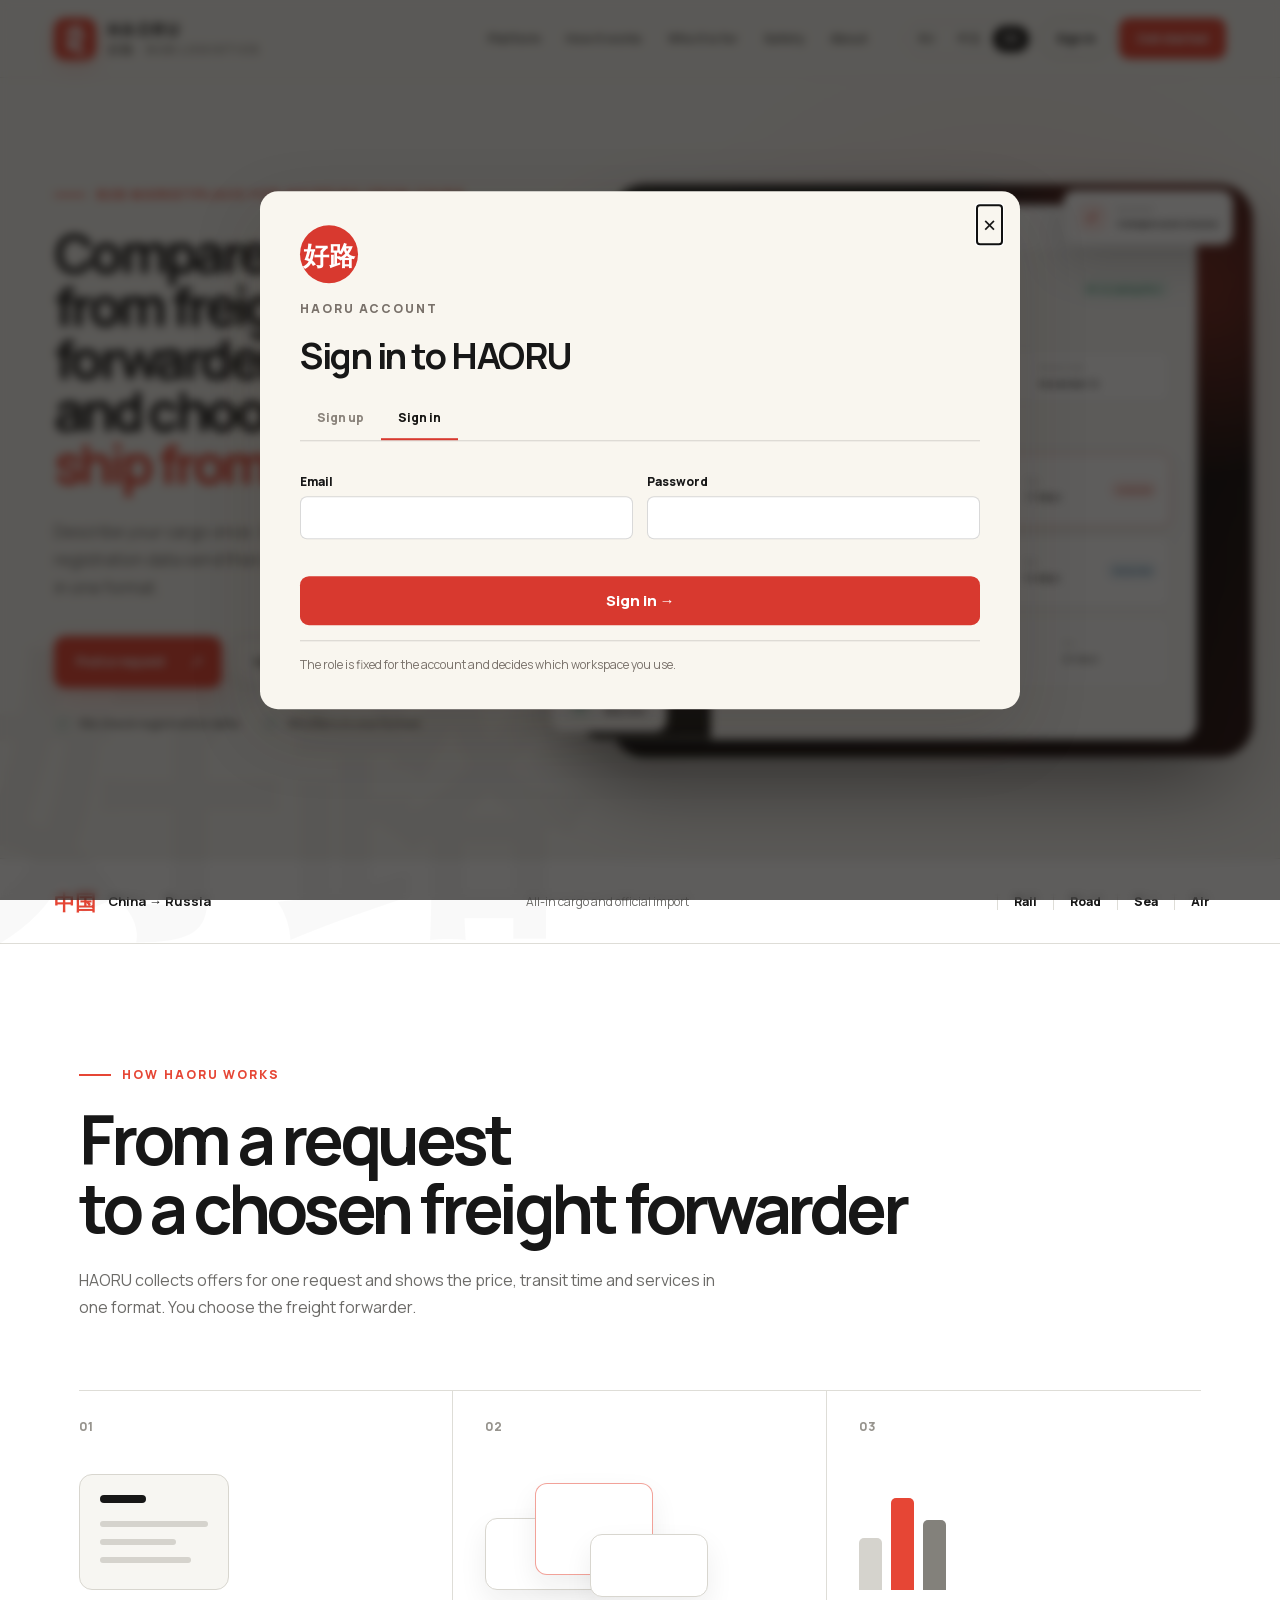
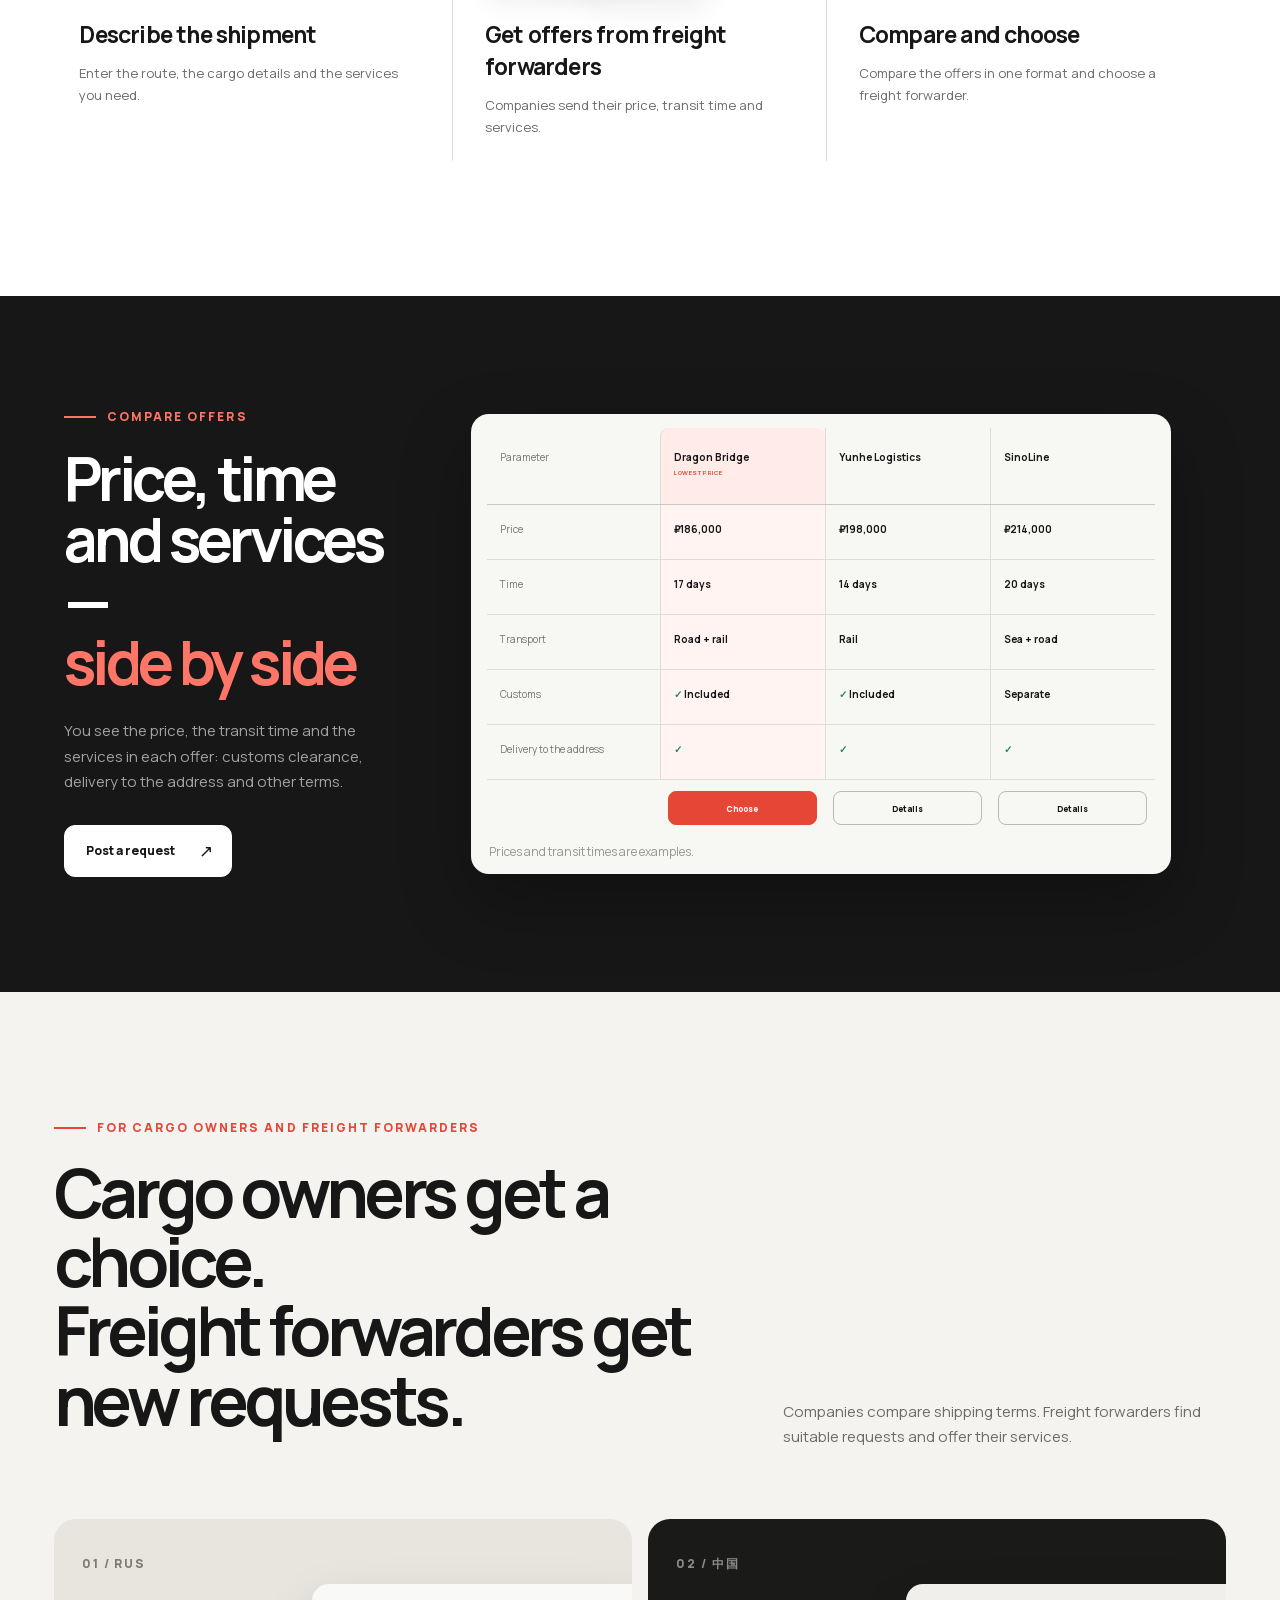
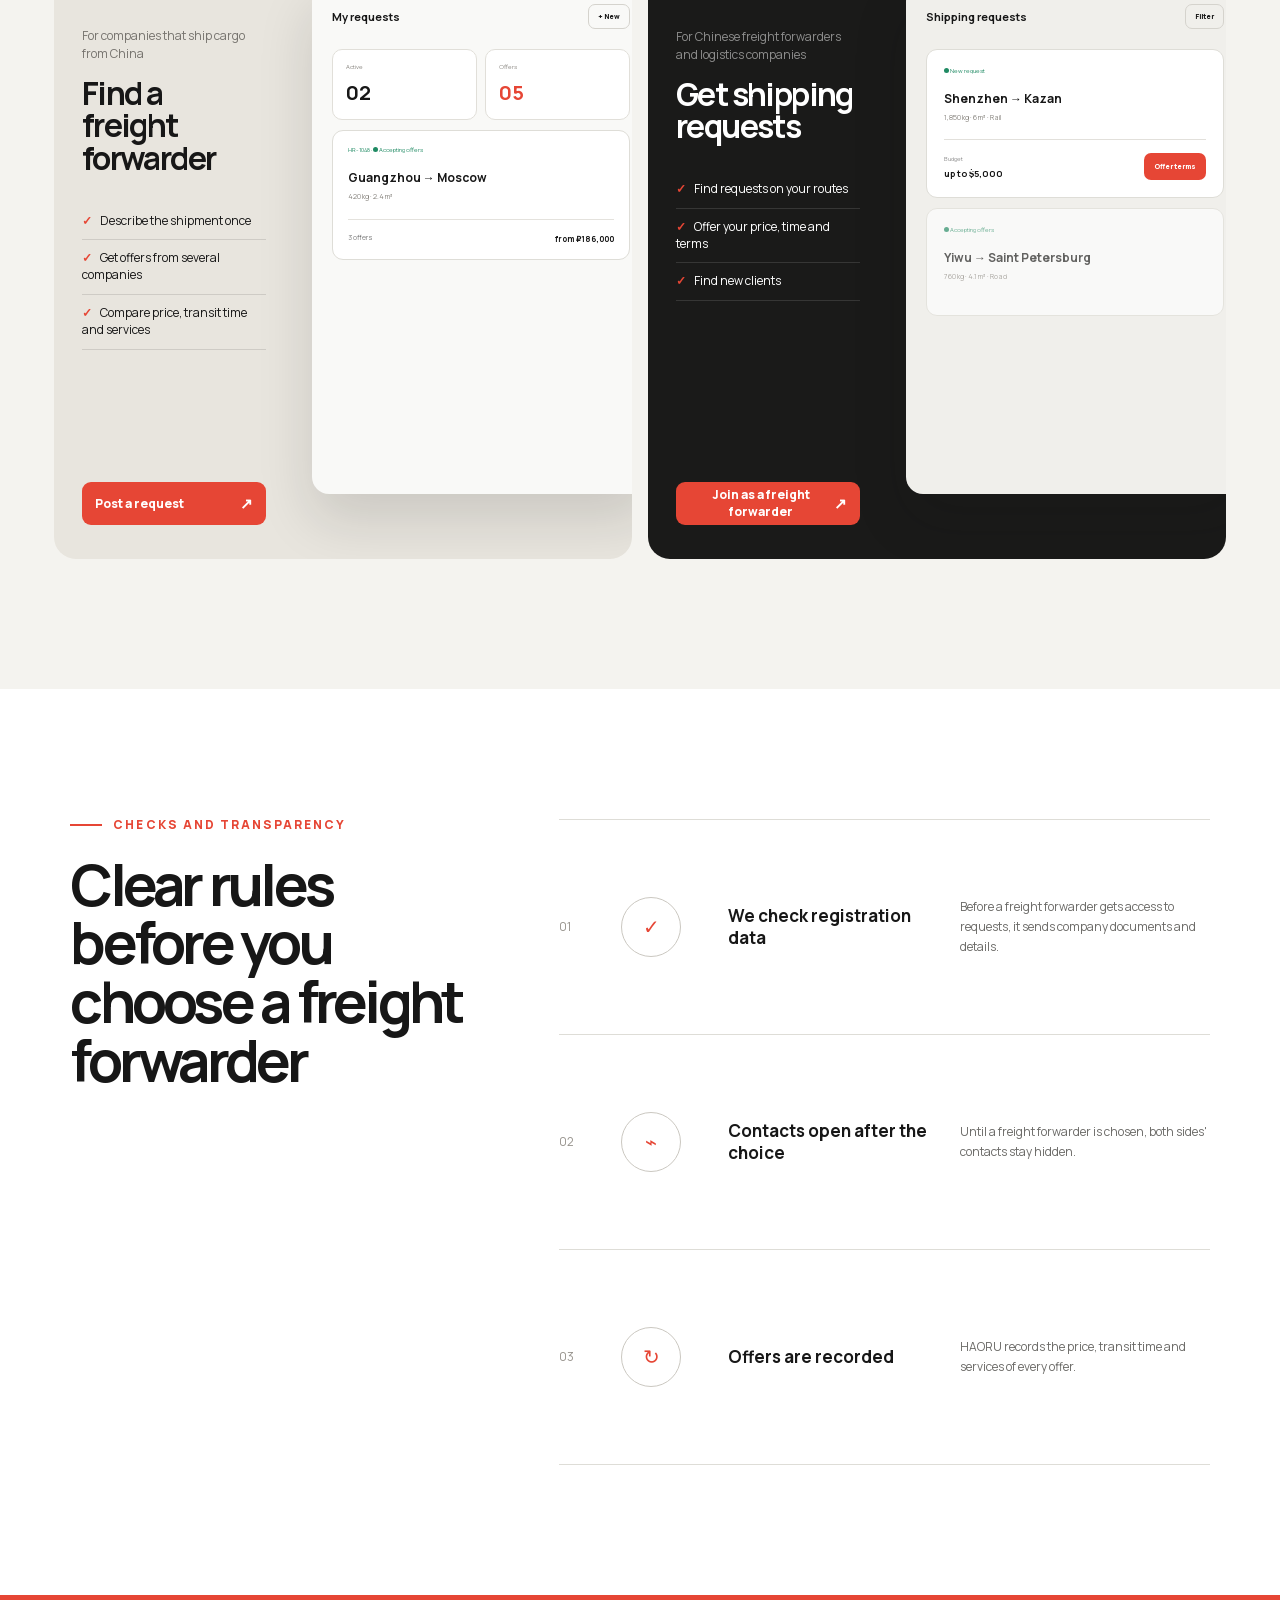
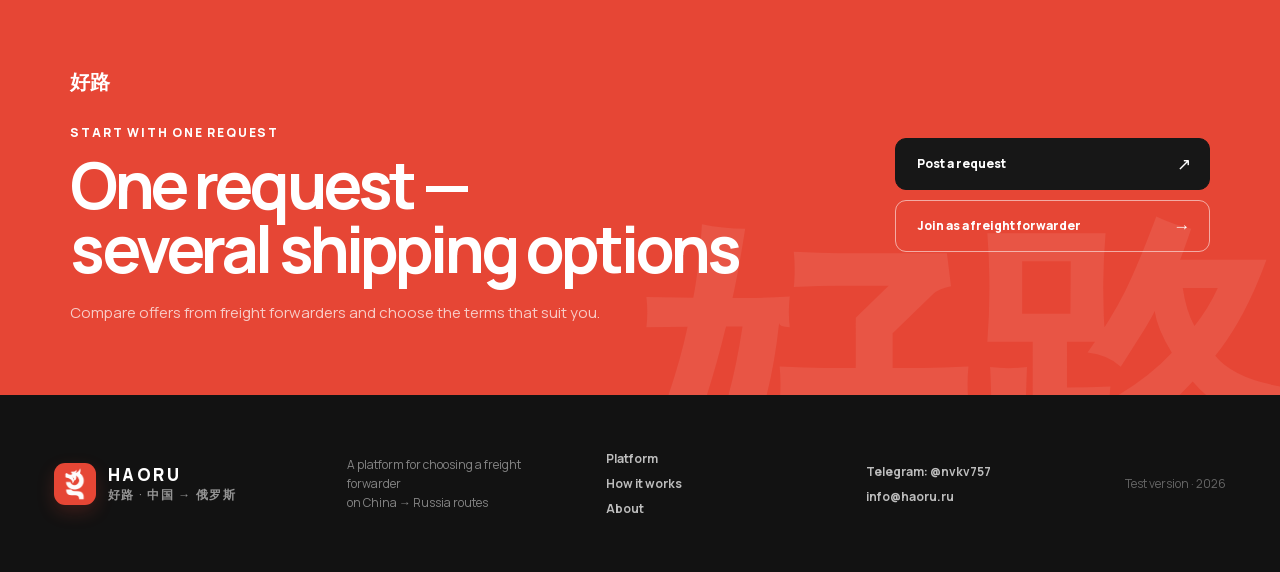
==== commit b19d90ef: "Unified i18n, English landing" ====
--- a/app/index.html
+++ b/app/index.html
@@ -1,12 +1,12 @@
 <!doctype html>
-<html lang="ru">
+<html lang="ru" data-languages="ru zh en">
 <head>
   <meta charset="utf-8">
   <meta http-equiv="Content-Security-Policy" content="default-src 'self'; script-src 'self'; style-src 'self'; img-src 'self' data: blob:; font-src 'self'; connect-src 'self' https://iwmysekvjqwkhrihvxej.supabase.co; object-src 'none'; base-uri 'self'; form-action 'self'">
   <meta name="viewport" content="width=device-width,initial-scale=1">
   <meta name="theme-color" content="#171614">
-  <meta name="description" content="Логистическая платформа HAORU для грузовладельцев и экспедиторов.">
-  <title>HAORU Platform — личный кабинет</title>
+  <meta name="description" content="Логистическая платформа HAORU для грузовладельцев и экспедиторов." data-i18n-attr="content:shell.metaDescription">
+  <title data-i18n="shell.title">HAORU Platform — личный кабинет</title>
   <!-- The cabinet is never indexed, also after launch. -->
   <meta name="robots" content="noindex,nofollow">
   <link rel="icon" href="../favicon-32.png" sizes="32x32" type="image/png">
@@ -14,61 +14,61 @@
   <link rel="apple-touch-icon" href="../apple-touch-icon.png">
   <link rel="preload" href="../fonts/manrope-cyrillic.woff2" as="font" type="font/woff2" crossorigin>
   <link rel="preload" href="../fonts/manrope-latin.woff2" as="font" type="font/woff2" crossorigin>
-  <link rel="stylesheet" href="platform.css?v=20261113-3">
+  <link rel="stylesheet" href="platform.css?v=20261113-18">
 </head>
 <body>
   <div class="app-shell">
     <header class="app-topbar">
-      <a class="app-brand" href="../index.html" aria-label="HAORU — вернуться на сайт">
+      <a class="app-brand" href="../index.html" aria-label="HAORU — вернуться на сайт" data-i18n-attr="aria-label:shell.brandLink">
         <span class="app-brand-mark"><img src="../haoru-dragon-user.png" alt=""></span>
         <span>HAORU<small>好路 · Platform</small></span>
       </a>
       <div class="topbar-context">
-        <span>Рабочая платформа</span>
-        <b>Китай → Россия</b>
+        <span data-i18n="shell.context">Рабочая платформа</span>
+        <b data-i18n="shell.route">Китай → Россия</b>
       </div>
-      <div class="demo-pill"><i></i> Закрытая тестовая версия</div>
+      <div class="demo-pill"><i></i> <span data-i18n="shell.demo">Закрытая тестовая версия</span></div>
       <div class="topbar-actions">
-        <button class="icon-button mobile-menu" id="mobileMenuButton" aria-label="Открыть меню">☰</button>
-        <button class="language-button" id="languageButton">RU <span>/ 中文</span></button>
-        <button class="help-button" data-action="help" aria-label="Помощь">?</button>
-        <button class="profile-button" id="profileButton" aria-haspopup="true" aria-expanded="false"><span id="profileInitials">ИН</span><b id="profileName">Иван Новиков<small id="profileRole">Тестовый аккаунт</small></b><i>⌄</i></button>
+        <button class="icon-button mobile-menu" id="mobileMenuButton" aria-label="Открыть меню" data-i18n-attr="aria-label:shell.openMenu">☰</button>
+        <div class="language-switch" data-language-switch></div>
+        <button class="help-button" data-action="help" aria-label="Помощь" data-i18n-attr="aria-label:shell.help">?</button>
+        <button class="profile-button" id="profileButton" aria-haspopup="true" aria-expanded="false"><span id="profileInitials"></span><b id="profileName"><span id="profileNameText" translate="no"></span><small id="profileRole"></small></b><i>⌄</i></button>
       </div>
     </header>
 
-    <aside class="app-sidebar" id="appSidebar" aria-label="Навигация платформы">
+    <aside class="app-sidebar" id="appSidebar" aria-label="Навигация платформы" data-i18n-attr="aria-label:shell.sidebar">
       <div class="role-switcher" id="roleSwitcher">
-        <small>Контур работы</small>
-        <div class="role-identity" id="roleIdentity"><i>货</i><span>Грузовладелец<small>Кабинет клиента</small></span><b>✓</b></div>
+        <small data-i18n="shell.roleLabel">Контур работы</small>
+        <div class="role-identity" id="roleIdentity"></div>
       </div>
       <nav class="sidebar-nav" id="sidebarNav"></nav>
       <div class="sidebar-trust">
         <span>验</span>
-        <div><b>Данные защищены</b><small>Контакты открываются только после выбора исполнителя.</small></div>
+        <div><b data-i18n="shell.trustTitle">Данные защищены</b><small data-i18n="shell.trustText">Контакты открываются только после выбора исполнителя.</small></div>
       </div>
-      <a class="back-to-site" href="../index.html">← Вернуться на основной сайт</a>
+      <a class="back-to-site" href="../index.html" data-i18n="shell.backToSite">← Вернуться на основной сайт</a>
     </aside>
 
     <main class="app-main">
       <section class="role-gate" id="roleGate" hidden>
         <div class="gate-copy">
-          <p class="overline">Цифровая биржа грузоперевозок</p>
-          <h1>Выберите свою<br><em>сторону маршрута</em></h1>
-          <p>Зарегистрируйтесь как грузовладелец или экспедитор. После регистрации роль аккаунта изменить нельзя.</p>
-          <a href="../index.html">Посмотреть основной сайт →</a>
+          <p class="overline" data-i18n="gate.kicker">Цифровая биржа грузоперевозок</p>
+          <h1 data-i18n-html="gate.title">Выберите свою<br><em>сторону маршрута</em></h1>
+          <p data-i18n="gate.text">Зарегистрируйтесь как грузовладелец или экспедитор. После регистрации роль аккаунта изменить нельзя.</p>
+          <a href="../index.html" data-i18n="gate.site">Посмотреть основной сайт →</a>
         </div>
         <div class="gate-cards">
           <button class="gate-card client" data-auth-redirect="client">
             <span class="gate-number">01 / RUS</span><i>货</i>
-            <small>Для бизнеса и частных заказчиков</small>
-            <b>Мне нужно<br>доставить груз</b>
-            <em>Открыть кабинет <span>→</span></em>
+            <small data-i18n="gate.clientFor">Для бизнеса и частных заказчиков</small>
+            <b data-i18n-html="gate.clientTitle">Мне нужно<br>доставить груз</b>
+            <em><b data-i18n="gate.open">Открыть кабинет</b> <span>→</span></em>
           </button>
           <button class="gate-card forwarder" data-auth-redirect="forwarder">
             <span class="gate-number">02 / 中国</span><i>运</i>
-            <small>面向中国货运代理与物流公司</small>
-            <b>Я доставляю<br>грузы</b>
-            <em>进入货运平台 <span>→</span></em>
+            <small data-i18n="gate.forwarderFor">Для китайских экспедиторов и логистических компаний</small>
+            <b data-i18n-html="gate.forwarderTitle">Я доставляю<br>грузы</b>
+            <em><b data-i18n="gate.open">Открыть кабинет</b> <span>→</span></em>
           </button>
         </div>
       </section>
@@ -79,95 +79,101 @@
       </section>
     </main>
 
-    <nav class="mobile-dock" id="mobileDock" aria-label="Мобильная навигация"></nav>
+    <nav class="mobile-dock" id="mobileDock" aria-label="Мобильная навигация" data-i18n-attr="aria-label:shell.mobileNav"></nav>
   </div>
 
   <div class="scrim" id="scrim" hidden></div>
 
   <section class="modal request-wizard" id="requestWizard" role="dialog" aria-modal="true" aria-labelledby="requestWizardTitle" hidden>
     <header class="modal-header">
-      <div><p class="overline">Новая заявка</p><h2 id="requestWizardTitle">Создание перевозки</h2></div>
-      <button class="modal-close" data-close-modal aria-label="Закрыть">×</button>
+      <div><p class="overline" data-i18n="wizard.kicker">Новая заявка</p><h2 id="requestWizardTitle" data-i18n="wizard.title">Создание перевозки</h2></div>
+      <button class="modal-close" data-close-modal aria-label="Закрыть" data-i18n-attr="aria-label:common.close">×</button>
     </header>
-    <div class="wizard-progress"><span class="active">1<small>Маршрут и груз</small></span><i></i><span>2<small>Условия</small></span><i></i><span>3<small>Проверка</small></span></div>
+    <div class="wizard-progress"><span class="active">1<small data-i18n="wizard.step1">Маршрут и груз</small></span><i></i><span>2<small data-i18n="wizard.step2">Условия</small></span><i></i><span>3<small data-i18n="wizard.step3">Проверка</small></span></div>
     <form id="requestWizardForm">
       <div class="wizard-step" data-step="1">
         <div class="form-grid two">
-          <label><span>Откуда в Китае *</span><input name="from" value="Гуанчжоу" required></label>
-          <label><span>Куда в России *</span><input name="to" value="Москва" required></label>
-          <label><span>Категория груза *</span><select name="category" required><option>Товары для маркетплейсов</option><option>Электроника</option><option>Одежда и текстиль</option><option>Оборудование</option><option>Мебель и интерьер</option></select></label>
-          <label><span>Количество мест</span><input name="places" type="number" min="1" value="12"></label>
+          <label><span data-i18n="wizard.from">Откуда в Китае *</span><input name="from" value="Гуанчжоу" list="citiesCN" autocomplete="off" required></label>
+          <label><span data-i18n="wizard.to">Куда в России *</span><input name="to" value="Москва" list="citiesRU" autocomplete="off" required><datalist id="citiesCN"></datalist><datalist id="citiesRU"></datalist></label>
+          <label><span data-i18n="wizard.category">Категория груза *</span><select name="category" required><option value="marketplace" data-i18n="cargo.marketplace">Товары для маркетплейсов</option><option value="electronics" data-i18n="cargo.electronics">Электроника</option><option value="apparel" data-i18n="cargo.apparel">Одежда и текстиль</option><option value="equipment" data-i18n="cargo.equipment">Оборудование</option><option value="furniture" data-i18n="cargo.furniture">Мебель и интерьер</option></select></label>
+          <label><span data-i18n="wizard.places">Количество мест</span><input name="places" type="number" min="1" value="12"></label>
         </div>
         <div class="form-grid three compact-top">
-          <label><span>Вес, кг *</span><input name="weight" type="number" min="1" value="420" required></label>
-          <label><span>Объём, м³ *</span><input name="volume" type="number" min="0.1" step="0.1" value="2.4" required></label>
-          <label><span>Груз будет готов *</span><input name="ready" type="date" required></label>
+          <label><span data-i18n="wizard.weight">Вес, кг *</span><input name="weight" type="number" min="1" value="420" required></label>
+          <label><span data-i18n="wizard.volume">Объём, м³ *</span><input name="volume" type="number" min="0.1" step="0.1" value="2.4" required></label>
+          <label><span data-i18n="wizard.ready">Груз будет готов *</span><input name="ready" type="date" required></label>
         </div>
         <label class="upload-zone" for="cargoPhotoInput" tabindex="0">
           <input id="cargoPhotoInput" type="file" accept="image/jpeg,image/png,image/webp,application/pdf" hidden>
-          <span class="upload-copy" id="cargoPhotoCopy"><b>＋ Добавить фото груза</b><small>JPG, PNG, WEBP или PDF · до 10 МБ</small></span>
+          <span class="upload-copy" id="cargoPhotoCopy"><b data-i18n="wizard.photoAdd">＋ Добавить фото груза</b><small data-i18n="wizard.photoHint">JPG, PNG, WEBP или PDF · до 10 МБ</small></span>
           <span class="upload-preview" id="cargoPhotoPreview" hidden></span>
         </label>
       </div>
       <div class="wizard-step" data-step="2" hidden>
-        <div class="choice-block"><span>Тип логистики *</span><div class="segmented"><label><input type="radio" name="logistics" value="Карго" checked><b>Карго<small>Быстрее и проще</small></b></label><label><input type="radio" name="logistics" value="Официальная"><b>Официальная<small>С таможенным оформлением</small></b></label></div></div>
+        <div class="choice-block"><span data-i18n="wizard.logistics">Тип логистики *</span><div class="segmented"><label><input type="radio" name="logistics" value="cargo" checked><b><span data-i18n="logistics.cargo">Карго</span><small data-i18n="logistics.cargoHint">Быстрее и проще</small></b></label><label><input type="radio" name="logistics" value="official"><b><span data-i18n="logistics.official">Официальная</span><small data-i18n="logistics.officialHint">С таможенным оформлением</small></b></label></div></div>
         <div class="form-grid two">
-          <label><span>Предпочтительный транспорт</span><select name="transport"><option>Не важно</option><option>Авто</option><option>Ж/д</option><option>Море</option><option>Авиа</option><option>Мультимодальный</option></select></label>
-          <label><span>Желаемый срок доставки</span><select name="delivery"><option>Любой разумный срок</option><option>До 10 дней</option><option>До 20 дней</option><option>До 30 дней</option></select></label>
-          <label><span>Целевой бюджет</span><div class="money-input"><input name="budget" type="number" value="190000"><select name="currency"><option>RUB</option><option>CNY</option><option>USD</option></select></div></label>
-          <label><span>Срок торгов</span><select name="auctionDuration"><option value="24">24 часа</option><option value="48" selected>48 часов</option><option value="72">72 часа</option><option value="168">7 дней</option></select></label>
+          <label><span data-i18n="wizard.transport">Предпочтительный транспорт</span><select name="transport"><option value="any" data-i18n="transport.any">Не важно</option><option value="road" data-i18n="transport.road">Авто</option><option value="rail" data-i18n="transport.rail">Ж/д</option><option value="sea" data-i18n="transport.sea">Море</option><option value="air" data-i18n="transport.air">Авиа</option><option value="multimodal" data-i18n="transport.multimodal">Мультимодальный</option></select></label>
+          <label><span data-i18n="wizard.delivery">Желаемый срок доставки</span><select name="delivery"><option value="any" data-i18n="delivery.any">Любой разумный срок</option><option value="10" data-i18n="delivery.10">До 10 дней</option><option value="20" data-i18n="delivery.20">До 20 дней</option><option value="30" data-i18n="delivery.30">До 30 дней</option></select></label>
+          <label><span data-i18n="wizard.budget">Целевой бюджет</span><div class="money-input"><input name="budget" type="number" value="190000"><select name="currency"><option>RUB</option><option>CNY</option><option>USD</option></select></div></label>
+          <label><span data-i18n="wizard.auction">Срок торгов</span><select name="auctionDuration"><option value="24" data-i18n="duration.24">24 часа</option><option value="48" selected data-i18n="duration.48">48 часов</option><option value="72" data-i18n="duration.72">72 часа</option><option value="168" data-i18n="duration.168">7 дней</option></select></label>
         </div>
-        <div class="services"><span>Дополнительные услуги</span><div><label><input type="checkbox" name="services" value="Страхование" checked> Страхование</label><label><input type="checkbox" name="services" value="Консолидация"> Консолидация</label><label><input type="checkbox" name="services" value="Таможенное оформление" checked> Таможенное оформление</label><label><input type="checkbox" name="services" value="До двери" checked> Доставка до двери</label></div></div>
-        <label class="wide-label"><span>Комментарий и специальные требования</span><textarea name="details" rows="3" placeholder="Например: нужна обрешётка, груз содержит аккумуляторы"></textarea></label>
+        <div class="services"><span data-i18n="wizard.services">Дополнительные услуги</span><div><label><input type="checkbox" name="services" value="insurance" checked> <span data-i18n="service.insurance">Страхование</span></label><label><input type="checkbox" name="services" value="consolidation"> <span data-i18n="service.consolidation">Консолидация</span></label><label><input type="checkbox" name="services" value="customs" checked> <span data-i18n="service.customs">Таможенное оформление</span></label><label><input type="checkbox" name="services" value="door" checked> <span data-i18n="wizard.doorDelivery">Доставка до двери</span></label></div></div>
+        <label class="wide-label"><span data-i18n="wizard.details">Комментарий и специальные требования</span><textarea name="details" rows="3" placeholder="Например: нужна обрешётка, груз содержит аккумуляторы" data-i18n-attr="placeholder:wizard.detailsHint"></textarea></label>
       </div>
       <div class="wizard-step review-step" data-step="3" hidden>
-        <div class="review-banner"><span>好路</span><div><b>Всё готово к публикации</b><small>После публикации экспедиторы смогут отправлять предложения в течение выбранного срока.</small></div></div>
+        <div class="review-banner"><span>好路</span><div><b data-i18n="wizard.readyTitle">Всё готово к публикации</b><small data-i18n="wizard.readyText">После публикации экспедиторы смогут отправлять предложения в течение выбранного срока.</small></div></div>
         <div class="review-card" id="requestReview"></div>
-        <label class="consent"><input type="checkbox" required checked> <span>Я подтверждаю корректность параметров груза. Существенные условия нельзя будет изменить после первой ставки.</span></label>
+        <label class="consent"><input type="checkbox" required checked> <span data-i18n="wizard.consent">Я подтверждаю корректность параметров груза. Существенные условия нельзя будет изменить после первой ставки.</span></label>
       </div>
-      <footer class="modal-footer"><button type="button" class="button ghost" id="wizardBack" hidden>← Назад</button><button type="button" class="button ghost" data-save-draft>Сохранить черновик</button><button type="button" class="button primary" id="wizardNext">Продолжить →</button><button type="submit" class="button primary" id="wizardPublish" hidden>Опубликовать заявку →</button></footer>
+      <footer class="modal-footer"><button type="button" class="button ghost" id="wizardBack" hidden data-i18n="wizard.back">← Назад</button><button type="button" class="button ghost" data-save-draft data-i18n="wizard.saveDraft">Сохранить черновик</button><button type="button" class="button primary" id="wizardNext" data-i18n="wizard.next">Продолжить →</button><button type="submit" class="button primary" id="wizardPublish" hidden data-i18n="wizard.publish">Опубликовать заявку →</button></footer>
     </form>
   </section>
 
   <section class="modal bid-modal" id="bidModal" role="dialog" aria-modal="true" aria-labelledby="bidModalTitle" hidden>
-    <header class="modal-header"><div><p class="overline">Коммерческое предложение</p><h2 id="bidModalTitle">Новая ставка</h2></div><button class="modal-close" data-close-modal aria-label="Закрыть">×</button></header>
+    <header class="modal-header"><div><p class="overline" data-i18n="bid.kicker">Коммерческое предложение</p><h2 id="bidModalTitle" data-i18n="bid.title">Новая ставка</h2></div><button class="modal-close" data-close-modal aria-label="Закрыть" data-i18n-attr="aria-label:common.close">×</button></header>
     <div class="selected-load" id="selectedLoadSummary"></div>
     <form id="bidForm">
       <div class="form-grid three">
-        <label><span>Стоимость *</span><input name="price" type="number" value="182000" min="1" required></label>
-        <label><span>Валюта *</span><select name="currency"><option>RUB</option><option>CNY</option><option>USD</option></select></label>
-        <label><span>Срок, дней *</span><input name="days" type="number" value="17" min="1" required></label>
+        <label><span data-i18n="bid.price">Стоимость *</span><input name="price" type="number" value="182000" min="1" required></label>
+        <label><span data-i18n="bid.currency">Валюта *</span><select name="currency"><option>RUB</option><option>CNY</option><option>USD</option></select></label>
+        <label><span data-i18n="bid.days">Срок, дней *</span><input name="days" type="number" value="17" min="1" required></label>
       </div>
       <div class="form-grid two">
-        <label><span>Вид транспорта *</span><select name="transport"><option>Авто + ж/д</option><option>Ж/д</option><option>Море + авто</option><option>Авиа</option></select></label>
-        <label><span>Таможенное оформление *</span><select name="customs"><option>Включено</option><option>Оплачивается отдельно</option><option>Не требуется</option></select></label>
+        <label><span data-i18n="bid.transport">Вид транспорта *</span><select name="transport"><option value="roadRail" data-i18n="transport.roadRail">Авто + ж/д</option><option value="rail" data-i18n="transport.rail">Ж/д</option><option value="seaRoad" data-i18n="transport.seaRoad">Море + авто</option><option value="air" data-i18n="transport.air">Авиа</option></select></label>
+        <label><span data-i18n="bid.customs">Таможенное оформление *</span><select name="customs"><option value="included" data-i18n="customs.included">Включено</option><option value="separate" data-i18n="customs.separate">Оплачивается отдельно</option><option value="notNeeded" data-i18n="customs.notNeeded">Не требуется</option></select></label>
       </div>
-      <div class="services"><span>Что входит в предложение</span><div><label><input type="checkbox" name="bidServices" value="Страхование" checked> Страхование</label><label><input type="checkbox" name="bidServices" value="До двери" checked> До двери</label><label><input type="checkbox" name="bidServices" value="Обрешётка"> Обрешётка</label><label><input type="checkbox" name="bidServices" value="Консолидация"> Консолидация</label></div></div>
-      <label class="wide-label"><span>Комментарий клиенту</span><textarea name="comment" rows="3" placeholder="Опишите ограничения и важные условия"></textarea></label>
-      <div class="bid-note">Конкуренты увидят цену и условия анонимно. Название вашей компании увидит только грузовладелец.</div>
-      <footer class="modal-footer"><button type="button" class="button ghost" data-close-modal>Отмена</button><button type="submit" class="button primary">Отправить предложение / 提交报价 →</button></footer>
+      <div class="services"><span data-i18n="bid.services">Что входит в предложение</span><div><label><input type="checkbox" name="bidServices" value="insurance" checked> <span data-i18n="service.insurance">Страхование</span></label><label><input type="checkbox" name="bidServices" value="door" checked> <span data-i18n="service.door">До двери</span></label><label><input type="checkbox" name="bidServices" value="crating"> <span data-i18n="service.crating">Обрешётка</span></label><label><input type="checkbox" name="bidServices" value="consolidation"> <span data-i18n="service.consolidation">Консолидация</span></label></div></div>
+      <label class="wide-label"><span data-i18n="bid.comment">Комментарий клиенту</span><textarea name="comment" rows="3" placeholder="Опишите ограничения и важные условия" data-i18n-attr="placeholder:bid.commentHint"></textarea></label>
+      <div class="bid-note" data-i18n="bid.note">Конкуренты увидят цену и условия анонимно. Название вашей компании увидит только грузовладелец.</div>
+      <footer class="modal-footer"><button type="button" class="button ghost" data-close-modal data-i18n="common.cancel">Отмена</button><button type="submit" class="button primary" data-i18n="bid.submit">Отправить предложение →</button></footer>
     </form>
   </section>
 
   <section class="modal confirm-modal" id="confirmModal" role="dialog" aria-modal="true" aria-labelledby="confirmModalTitle" hidden>
-    <button class="modal-close" data-close-modal aria-label="Закрыть">×</button>
+    <button class="modal-close" data-close-modal aria-label="Закрыть" data-i18n-attr="aria-label:common.close">×</button>
     <span class="confirm-symbol">选</span>
-    <p class="overline">Подтверждение выбора</p>
-    <h2 id="confirmModalTitle">Выбрать экспедитора?</h2>
+    <p class="overline" data-i18n="confirm.kicker">Подтверждение выбора</p>
+    <h2 id="confirmModalTitle" data-i18n="confirm.title">Выбрать экспедитора?</h2>
     <div id="confirmOfferSummary"></div>
-    <p>Торги завершатся, а контакты сторон станут доступны друг другу. Это действие фиксируется в истории заявки.</p>
-    <footer class="modal-footer"><button class="button ghost" data-close-modal>Вернуться</button><button class="button primary" id="confirmChooseButton">Подтвердить выбор →</button></footer>
+    <p data-i18n="confirm.text">Торги завершатся, а контакты сторон станут доступны друг другу. Это действие фиксируется в истории заявки.</p>
+    <footer class="modal-footer"><button class="button ghost" data-close-modal data-i18n="confirm.back">Вернуться</button><button class="button primary" id="confirmChooseButton" data-i18n="confirm.submit">Подтвердить выбор →</button></footer>
   </section>
 
-  <div class="toast" id="toast" role="status"><i>✓</i><span><b>Готово</b><small>Действие выполнено</small></span></div>
+  <div class="toast" id="toast" role="status"><i>✓</i><span><b></b><small></small></span></div>
   <div class="profile-menu" id="profileMenu" hidden>
-    <button data-profile-action="profile"><i><svg viewBox="0 0 24 24" fill="none" stroke="currentColor" stroke-width="1.6"><circle cx="12" cy="8" r="4"/><path d="M4 21a8 8 0 0 1 16 0"/></svg></i><span><b>Мой профиль</b><small>Личные данные и компания</small></span></button>
-    <button data-profile-action="settings"><i><svg viewBox="0 0 24 24" fill="none" stroke="currentColor" stroke-width="1.6"><circle cx="12" cy="12" r="3"/><path d="M19 12a7 7 0 1 1-14 0 7 7 0 0 1 14 0ZM12 2v3M12 19v3M2 12h3M19 12h3"/></svg></i><span><b>Настройки</b><small>Язык и уведомления</small></span></button>
-    <button data-profile-action="logout" class="danger"><i><svg viewBox="0 0 24 24" fill="none" stroke="currentColor" stroke-width="1.6"><path d="M10 17l5-5-5-5M15 12H3M14 4h6v16h-6"/></svg></i><span><b>Выйти</b><small>Завершить текущую сессию</small></span></button>
+    <button data-profile-action="profile"><i><svg viewBox="0 0 24 24" fill="none" stroke="currentColor" stroke-width="1.6"><circle cx="12" cy="8" r="4"/><path d="M4 21a8 8 0 0 1 16 0"/></svg></i><span><b data-i18n="profile.me">Мой профиль</b><small data-i18n="profile.meText">Личные данные и компания</small></span></button>
+    <button data-profile-action="settings"><i><svg viewBox="0 0 24 24" fill="none" stroke="currentColor" stroke-width="1.6"><circle cx="12" cy="12" r="3"/><path d="M19 12a7 7 0 1 1-14 0 7 7 0 0 1 14 0ZM12 2v3M12 19v3M2 12h3M19 12h3"/></svg></i><span><b data-i18n="profile.settings">Настройки</b><small data-i18n="profile.settingsText">Язык и уведомления</small></span></button>
+    <button data-profile-action="logout" class="danger"><i><svg viewBox="0 0 24 24" fill="none" stroke="currentColor" stroke-width="1.6"><path d="M10 17l5-5-5-5M15 12H3M14 4h6v16h-6"/></svg></i><span><b data-i18n="profile.logout">Выйти</b><small data-i18n="profile.logoutText">Завершить текущую сессию</small></span></button>
   </div>
-  <noscript>Для работы платформы необходимо включить JavaScript.</noscript>
-  <script src="supabase-config.js?v=20261113-3"></script>
-  <script src="auth-client.js?v=20261113-3"></script>
-  <script src="platform.js?v=20261113-3"></script>
+  <!-- Shown before any script runs, so it carries both languages. -->
+  <noscript data-i18n-skip>Для работы платформы необходимо включить JavaScript. 请启用 JavaScript 以使用平台。</noscript>
+  <script src="../i18n/ru.js?v=20261113-18"></script>
+  <script src="../i18n/zh.js?v=20261113-18"></script>
+  <script src="../i18n/en.js?v=20261113-18"></script>
+  <script src="../i18n/cities.js?v=20261113-18"></script>
+  <script src="../i18n/i18n.js?v=20261113-18"></script>
+  <script src="supabase-config.js?v=20261113-18"></script>
+  <script src="auth-client.js?v=20261113-18"></script>
+  <script src="platform.js?v=20261113-18"></script>
 </body>
 </html>
--- a/app/platform.css
+++ b/app/platform.css
@@ -901,3 +901,11 @@
 /* Unread notifications (state.notificationsRead) */
 .activity-item.unread > i { background: var(--red-soft); color: var(--red); }
 .activity-item.unread b::after { content: ""; display: inline-block; width: 6px; height: 6px; margin-left: 8px; border-radius: 50%; background: var(--red); vertical-align: middle; }
+
+/* i18n · 2026-11-13: language switch, keyed text wrappers keep the old look */
+.language-switch { display: inline-flex; align-items: center; gap: 2px; min-height: 36px; padding: 3px; border: 1px solid var(--line); border-radius: 8px; background: var(--surface); }
+.language-switch button { min-height: 28px; padding: 0 9px; border: 0; border-radius: 6px; background: transparent; color: var(--muted); font-size: 12px; font-weight: 600; white-space: nowrap; cursor: pointer; }
+.language-switch button:hover { color: var(--ink); background: var(--surface-2); }
+.language-switch button[aria-pressed="true"] { background: var(--ink); color: #fff; }
+.services label > span { display: inline; margin: 0; color: inherit; font-size: inherit; font-weight: inherit; }
+.gate-card > em b { font-weight: inherit; }
